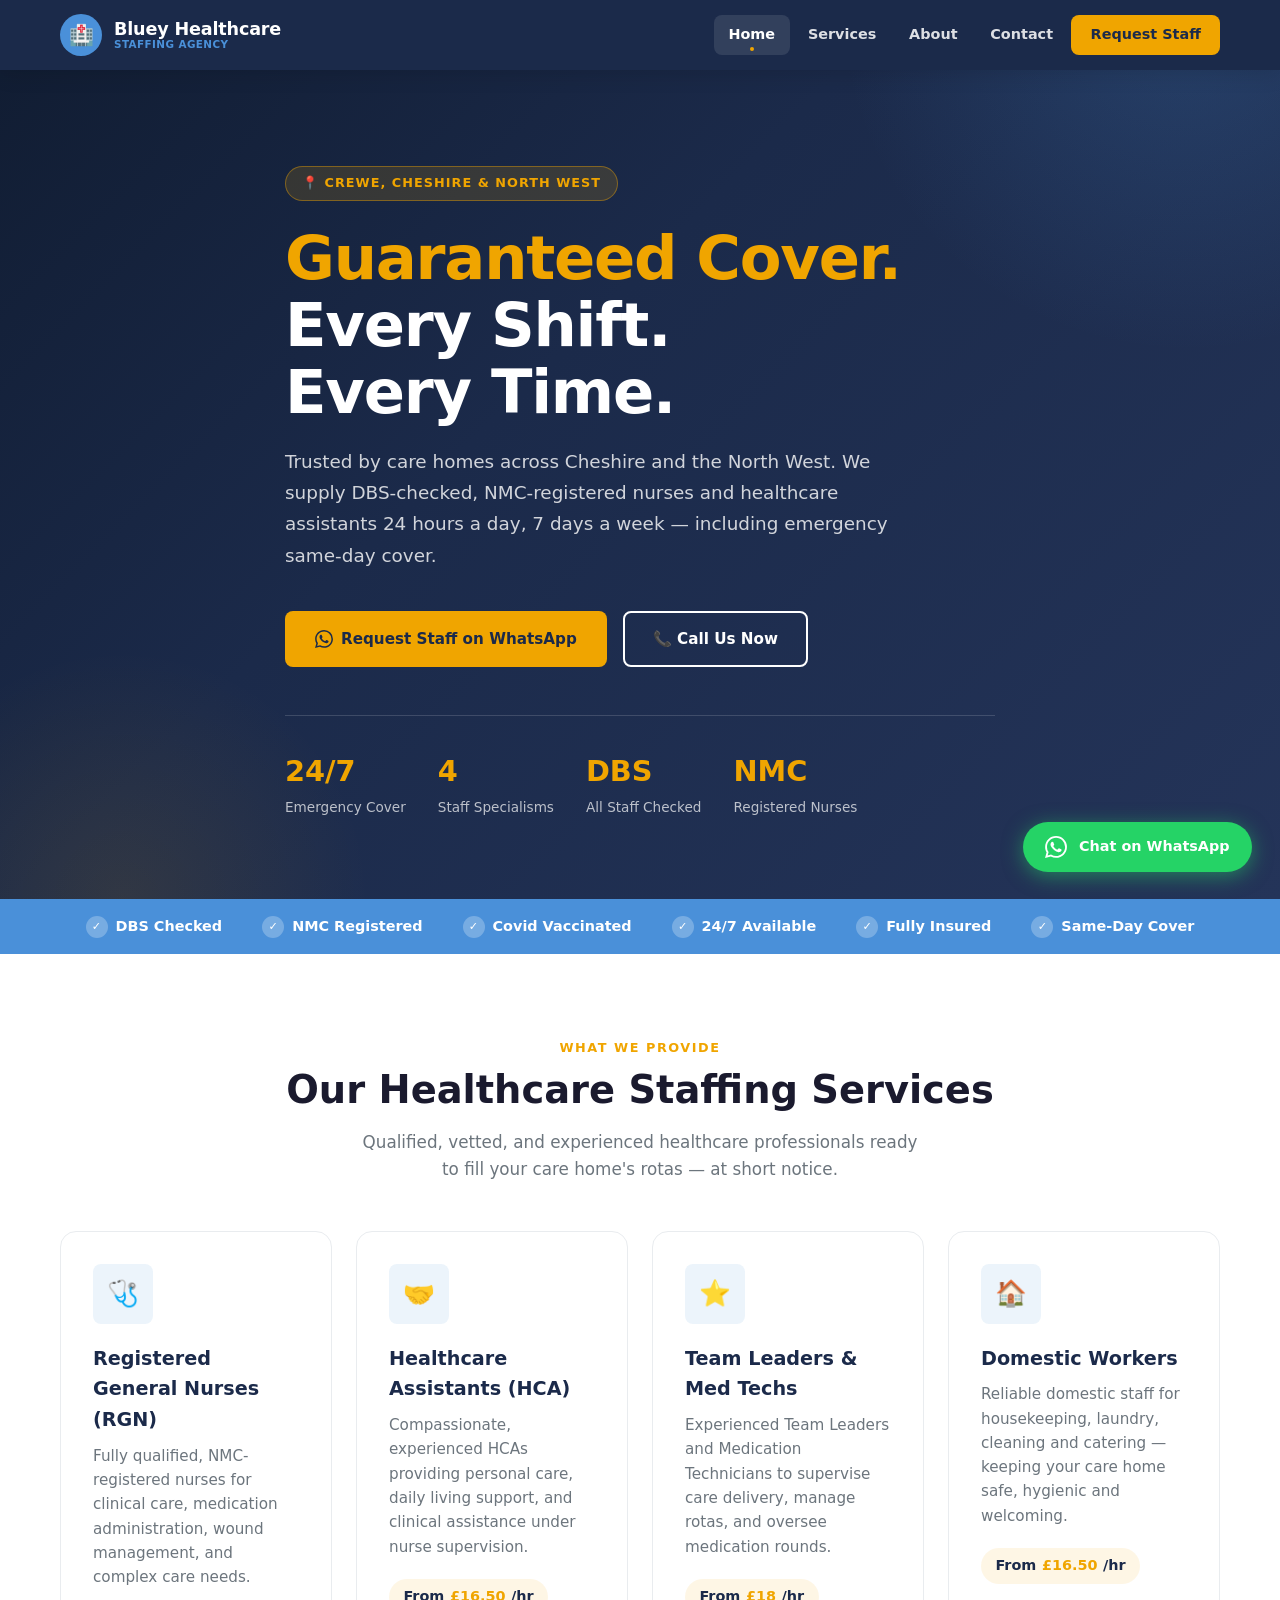
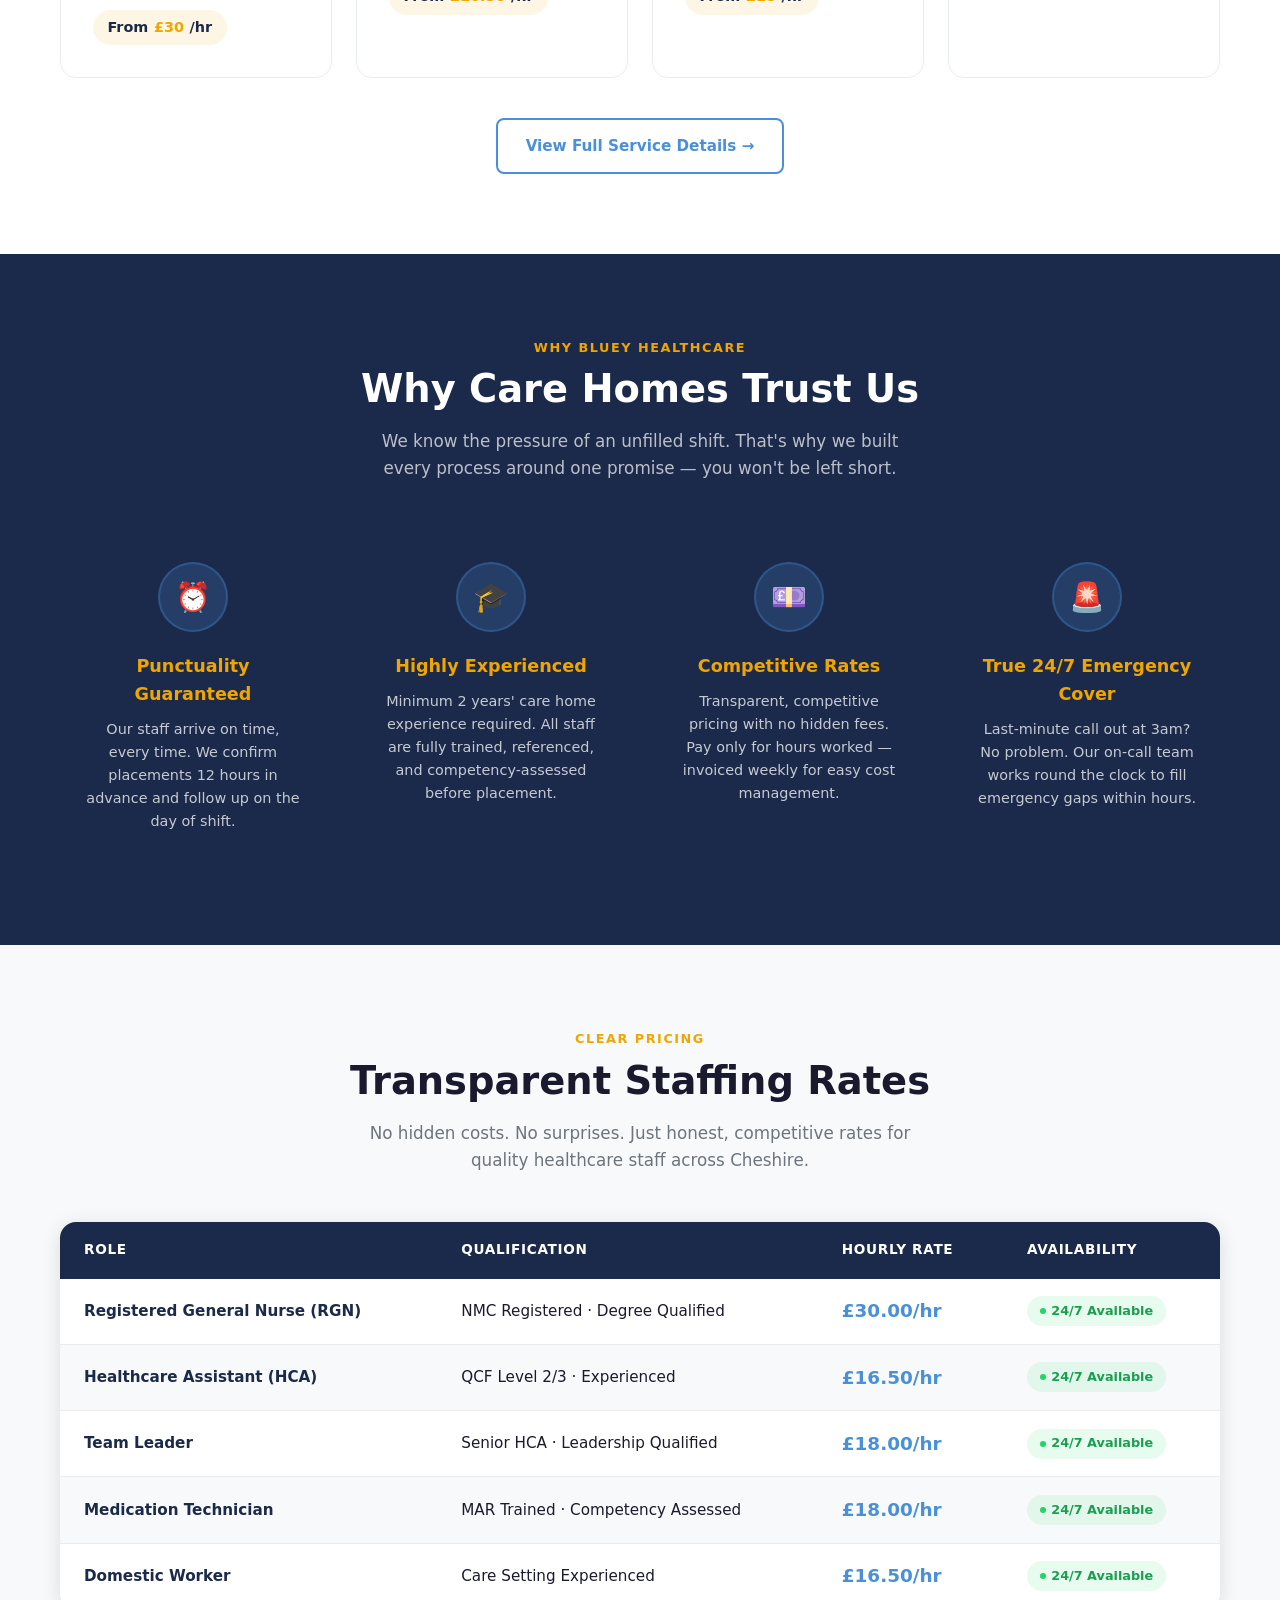
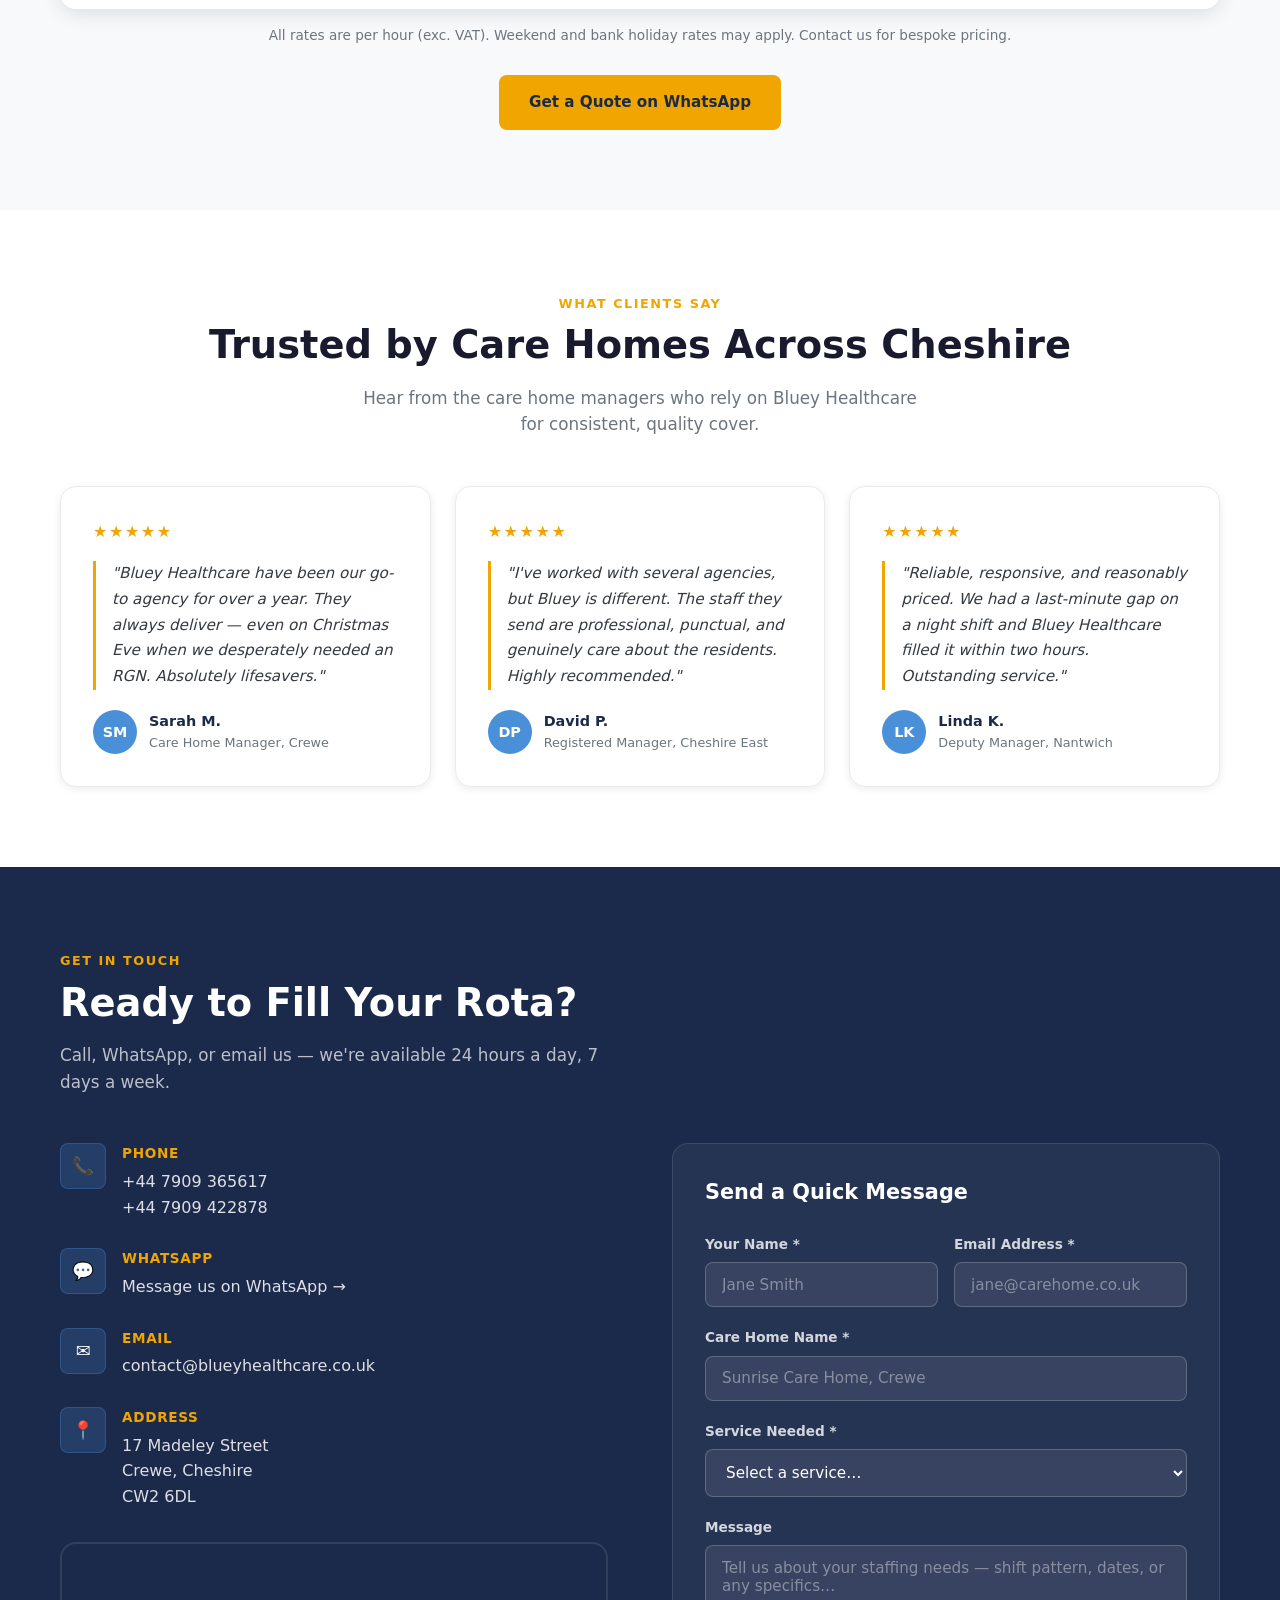
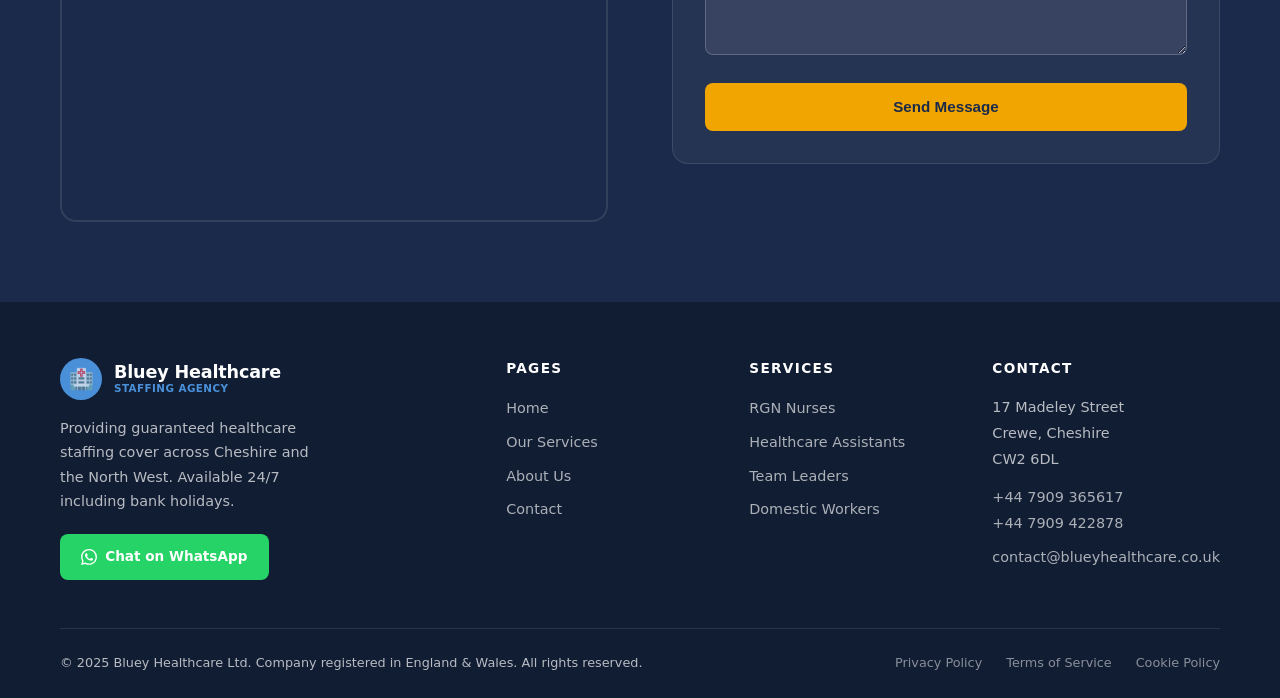
==== index.html @ 4f4f13a7 "Build complete Bluey Healthcare Ltd website 4-page static HTML/CSS/JS site for blueyhealthcare.co.uk" ====
<!DOCTYPE html>
<html lang="en">
<head>
  <meta charset="UTF-8">
  <meta name="viewport" content="width=device-width, initial-scale=1.0">

  <!-- SEO -->
  <title>Bluey Healthcare Ltd | Healthcare Staffing Agency Cheshire | Guaranteed Cover</title>
  <meta name="description" content="Bluey Healthcare Ltd provides guaranteed, 24/7 healthcare staffing in Cheshire and the North West. RGNs, HCAs, Team Leaders & Domestic Workers for care homes. Call +44 7909 365617.">
  <meta name="keywords" content="healthcare staffing agency Cheshire, emergency nursing cover Crewe, agency nurses North West UK, HCA agency Cheshire, care home staff cover Crewe, RGN agency Cheshire, healthcare recruitment Crewe">
  <meta name="author" content="Bluey Healthcare Ltd">
  <meta name="robots" content="index, follow">
  <link rel="canonical" href="https://blueyhealthcare.co.uk/">

  <!-- Open Graph -->
  <meta property="og:title" content="Bluey Healthcare Ltd | Guaranteed Healthcare Staffing Cover">
  <meta property="og:description" content="24/7 healthcare staffing for care homes across Cheshire & North West. DBS checked, NMC registered, fully insured staff. Call now.">
  <meta property="og:type" content="website">
  <meta property="og:url" content="https://blueyhealthcare.co.uk/">
  <meta property="og:locale" content="en_GB">

  <!-- Schema Markup -->
  <script type="application/ld+json">
  {
    "@context": "https://schema.org",
    "@type": "LocalBusiness",
    "name": "Bluey Healthcare Ltd",
    "description": "Healthcare staffing agency providing RGNs, HCAs, Team Leaders and Domestic Workers to care homes across Cheshire and the North West.",
    "url": "https://blueyhealthcare.co.uk",
    "telephone": ["+447909365617", "+447909422878"],
    "email": "contact@blueyhealthcare.co.uk",
    "address": {
      "@type": "PostalAddress",
      "streetAddress": "17 Madeley Street",
      "addressLocality": "Crewe",
      "addressRegion": "Cheshire",
      "postalCode": "CW2 6DL",
      "addressCountry": "GB"
    },
    "geo": {
      "@type": "GeoCoordinates",
      "latitude": "53.0908",
      "longitude": "-2.4390"
    },
    "openingHoursSpecification": {
      "@type": "OpeningHoursSpecification",
      "dayOfWeek": ["Monday","Tuesday","Wednesday","Thursday","Friday","Saturday","Sunday"],
      "opens": "00:00",
      "closes": "23:59"
    },
    "sameAs": [],
    "priceRange": "££",
    "currenciesAccepted": "GBP",
    "paymentAccepted": "Invoice",
    "areaServed": {
      "@type": "State",
      "name": "Cheshire, North West England"
    }
  }
  </script>

  <!-- Google Analytics placeholder -->
  <!-- Replace UA-XXXXXXXX-X with your actual GA4 Measurement ID -->
  <!--
  <script async src="https://www.googletagmanager.com/gtag/js?id=G-XXXXXXXXXX"></script>
  <script>
    window.dataLayer = window.dataLayer || [];
    function gtag(){dataLayer.push(arguments);}
    gtag('js', new Date());
    gtag('config', 'G-XXXXXXXXXX');
  </script>
  -->

  <link rel="stylesheet" href="css/style.css">
</head>
<body>

  <!-- Skip to main content (a11y) -->
  <a href="#main" class="skip-link">Skip to main content</a>

  <!-- ── Header ─────────────────────────────────────────────── -->
  <header class="site-header" role="banner">
    <div class="container nav-inner">
      <a href="index.html" class="nav-logo" aria-label="Bluey Healthcare Ltd home">
        <div class="nav-logo-icon" aria-hidden="true">🏥</div>
        <div class="nav-logo-text">
          <span class="nav-logo-name">Bluey Healthcare</span>
          <span class="nav-logo-sub">Staffing Agency</span>
        </div>
      </a>

      <button class="nav-burger" aria-label="Toggle navigation menu" aria-expanded="false">
        <span></span><span></span><span></span>
      </button>

      <nav class="nav-links" aria-label="Main navigation">
        <a href="index.html">Home</a>
        <a href="services.html">Services</a>
        <a href="about.html">About</a>
        <a href="contact.html">Contact</a>
        <a href="https://wa.me/447909365617" class="nav-cta" target="_blank" rel="noopener">Request Staff</a>
      </nav>
    </div>
  </header>

  <!-- ── Main Content ───────────────────────────────────────── -->
  <main id="main" class="page-content">

    <!-- Hero -->
    <section class="hero" aria-labelledby="hero-heading">
      <div class="container hero-inner">
        <div class="hero-badge" aria-label="Service area">
          📍 Crewe, Cheshire &amp; North West
        </div>

        <h1 id="hero-heading">
          <span>Guaranteed Cover.</span><br>
          Every Shift.<br>Every Time.
        </h1>

        <p class="hero-sub">
          Trusted by care homes across Cheshire and the North West. We supply DBS-checked, NMC-registered nurses and healthcare assistants 24 hours a day, 7 days a week — including emergency same-day cover.
        </p>

        <div class="hero-ctas">
          <a href="https://wa.me/447909365617?text=Hello%2C%20I%20need%20to%20request%20healthcare%20staff%20cover."
             class="btn btn-primary"
             target="_blank"
             rel="noopener"
             aria-label="Request staff via WhatsApp">
            <svg width="18" height="18" viewBox="0 0 24 24" fill="currentColor" aria-hidden="true"><path d="M17.472 14.382c-.297-.149-1.758-.867-2.03-.967-.273-.099-.471-.148-.67.15-.197.297-.767.966-.94 1.164-.173.199-.347.223-.644.075-.297-.15-1.255-.463-2.39-1.475-.883-.788-1.48-1.761-1.653-2.059-.173-.297-.018-.458.13-.606.134-.133.298-.347.446-.52.149-.174.198-.298.298-.497.099-.198.05-.371-.025-.52-.075-.149-.669-1.612-.916-2.207-.242-.579-.487-.5-.669-.51-.173-.008-.371-.01-.57-.01-.198 0-.52.074-.792.372-.272.297-1.04 1.016-1.04 2.479 0 1.462 1.065 2.875 1.213 3.074.149.198 2.096 3.2 5.077 4.487.709.306 1.262.489 1.694.625.712.227 1.36.195 1.871.118.571-.085 1.758-.719 2.006-1.413.248-.694.248-1.289.173-1.413-.074-.124-.272-.198-.57-.347m-5.421 7.403h-.004a9.87 9.87 0 01-5.031-1.378l-.361-.214-3.741.982.998-3.648-.235-.374a9.86 9.86 0 01-1.51-5.26c.001-5.45 4.436-9.884 9.888-9.884 2.64 0 5.122 1.03 6.988 2.898a9.825 9.825 0 012.893 6.994c-.003 5.45-4.437 9.884-9.885 9.884m8.413-18.297A11.815 11.815 0 0012.05 0C5.495 0 .16 5.335.157 11.892c0 2.096.547 4.142 1.588 5.945L.057 24l6.305-1.654a11.882 11.882 0 005.683 1.448h.005c6.554 0 11.89-5.335 11.893-11.893a11.821 11.821 0 00-3.48-8.413z"/></svg>
            Request Staff on WhatsApp
          </a>
          <a href="tel:+447909365617" class="btn btn-secondary" aria-label="Call us on +44 7909 365617">
            📞 Call Us Now
          </a>
        </div>

        <div class="hero-stats" role="list" aria-label="Key statistics">
          <div class="hero-stat" role="listitem">
            <strong>24/7</strong>
            <span>Emergency Cover</span>
          </div>
          <div class="hero-stat" role="listitem">
            <strong>4</strong>
            <span>Staff Specialisms</span>
          </div>
          <div class="hero-stat" role="listitem">
            <strong>DBS</strong>
            <span>All Staff Checked</span>
          </div>
          <div class="hero-stat" role="listitem">
            <strong>NMC</strong>
            <span>Registered Nurses</span>
          </div>
        </div>
      </div>
    </section>

    <!-- Trust Bar -->
    <section class="trust-bar" aria-label="Quality assurances">
      <div class="container trust-bar-inner">
        <div class="trust-item">
          <span class="trust-icon" aria-hidden="true">✓</span>
          DBS Checked
        </div>
        <div class="trust-item">
          <span class="trust-icon" aria-hidden="true">✓</span>
          NMC Registered
        </div>
        <div class="trust-item">
          <span class="trust-icon" aria-hidden="true">✓</span>
          Covid Vaccinated
        </div>
        <div class="trust-item">
          <span class="trust-icon" aria-hidden="true">✓</span>
          24/7 Available
        </div>
        <div class="trust-item">
          <span class="trust-icon" aria-hidden="true">✓</span>
          Fully Insured
        </div>
        <div class="trust-item">
          <span class="trust-icon" aria-hidden="true">✓</span>
          Same-Day Cover
        </div>
      </div>
    </section>

    <!-- Services -->
    <section class="section" id="services" aria-labelledby="services-heading">
      <div class="container">
        <header class="section-header text-center">
          <p class="section-label" aria-hidden="true">What We Provide</p>
          <h2 class="section-title" id="services-heading">Our Healthcare Staffing Services</h2>
          <p class="section-subtitle">
            Qualified, vetted, and experienced healthcare professionals ready to fill your care home's rotas — at short notice.
          </p>
        </header>

        <div class="services-grid">
          <article class="service-card fade-in" aria-labelledby="service-rgn">
            <div class="service-icon" aria-hidden="true">🩺</div>
            <h3 id="service-rgn">Registered General Nurses (RGN)</h3>
            <p>Fully qualified, NMC-registered nurses for clinical care, medication administration, wound management, and complex care needs.</p>
            <div class="service-rate">From <span>£30</span>/hr</div>
          </article>

          <article class="service-card fade-in" aria-labelledby="service-hca">
            <div class="service-icon" aria-hidden="true">🤝</div>
            <h3 id="service-hca">Healthcare Assistants (HCA)</h3>
            <p>Compassionate, experienced HCAs providing personal care, daily living support, and clinical assistance under nurse supervision.</p>
            <div class="service-rate">From <span>£16.50</span>/hr</div>
          </article>

          <article class="service-card fade-in" aria-labelledby="service-tl">
            <div class="service-icon" aria-hidden="true">⭐</div>
            <h3 id="service-tl">Team Leaders &amp; Med Techs</h3>
            <p>Experienced Team Leaders and Medication Technicians to supervise care delivery, manage rotas, and oversee medication rounds.</p>
            <div class="service-rate">From <span>£18</span>/hr</div>
          </article>

          <article class="service-card fade-in" aria-labelledby="service-dom">
            <div class="service-icon" aria-hidden="true">🏠</div>
            <h3 id="service-dom">Domestic Workers</h3>
            <p>Reliable domestic staff for housekeeping, laundry, cleaning and catering — keeping your care home safe, hygienic and welcoming.</p>
            <div class="service-rate">From <span>£16.50</span>/hr</div>
          </article>
        </div>

        <div style="text-align:center; margin-top:2.5rem;">
          <a href="services.html" class="btn btn-outline">View Full Service Details →</a>
        </div>
      </div>
    </section>

    <!-- Why Choose Bluey -->
    <section class="section why-choose" aria-labelledby="why-heading">
      <div class="container">
        <header class="section-header text-center">
          <p class="section-label" aria-hidden="true">Why Bluey Healthcare</p>
          <h2 class="section-title" id="why-heading" style="color:#fff;">Why Care Homes Trust Us</h2>
          <p class="section-subtitle" style="color:rgba(255,255,255,.7); margin-inline:auto;">
            We know the pressure of an unfilled shift. That's why we built every process around one promise — you won't be left short.
          </p>
        </header>

        <div class="why-grid">
          <div class="why-card fade-in">
            <div class="why-icon" aria-hidden="true">⏰</div>
            <h3>Punctuality Guaranteed</h3>
            <p>Our staff arrive on time, every time. We confirm placements 12 hours in advance and follow up on the day of shift.</p>
          </div>
          <div class="why-card fade-in">
            <div class="why-icon" aria-hidden="true">🎓</div>
            <h3>Highly Experienced</h3>
            <p>Minimum 2 years' care home experience required. All staff are fully trained, referenced, and competency-assessed before placement.</p>
          </div>
          <div class="why-card fade-in">
            <div class="why-icon" aria-hidden="true">💷</div>
            <h3>Competitive Rates</h3>
            <p>Transparent, competitive pricing with no hidden fees. Pay only for hours worked — invoiced weekly for easy cost management.</p>
          </div>
          <div class="why-card fade-in">
            <div class="why-icon" aria-hidden="true">🚨</div>
            <h3>True 24/7 Emergency Cover</h3>
            <p>Last-minute call out at 3am? No problem. Our on-call team works round the clock to fill emergency gaps within hours.</p>
          </div>
        </div>
      </div>
    </section>

    <!-- Rates Table -->
    <section class="section rates-section" id="rates" aria-labelledby="rates-heading">
      <div class="container">
        <header class="section-header text-center">
          <p class="section-label" aria-hidden="true">Clear Pricing</p>
          <h2 class="section-title" id="rates-heading">Transparent Staffing Rates</h2>
          <p class="section-subtitle">
            No hidden costs. No surprises. Just honest, competitive rates for quality healthcare staff across Cheshire.
          </p>
        </header>

        <div class="rates-table-wrap fade-in">
          <table class="rates-table" role="table" aria-label="Staffing rates by role">
            <thead>
              <tr>
                <th scope="col">Role</th>
                <th scope="col">Qualification</th>
                <th scope="col">Hourly Rate</th>
                <th scope="col">Availability</th>
              </tr>
            </thead>
            <tbody>
              <tr>
                <td><span class="role-name">Registered General Nurse (RGN)</span></td>
                <td>NMC Registered · Degree Qualified</td>
                <td><span class="rate-price">£30.00/hr</span></td>
                <td><span class="availability-badge">24/7 Available</span></td>
              </tr>
              <tr>
                <td><span class="role-name">Healthcare Assistant (HCA)</span></td>
                <td>QCF Level 2/3 · Experienced</td>
                <td><span class="rate-price">£16.50/hr</span></td>
                <td><span class="availability-badge">24/7 Available</span></td>
              </tr>
              <tr>
                <td><span class="role-name">Team Leader</span></td>
                <td>Senior HCA · Leadership Qualified</td>
                <td><span class="rate-price">£18.00/hr</span></td>
                <td><span class="availability-badge">24/7 Available</span></td>
              </tr>
              <tr>
                <td><span class="role-name">Medication Technician</span></td>
                <td>MAR Trained · Competency Assessed</td>
                <td><span class="rate-price">£18.00/hr</span></td>
                <td><span class="availability-badge">24/7 Available</span></td>
              </tr>
              <tr>
                <td><span class="role-name">Domestic Worker</span></td>
                <td>Care Setting Experienced</td>
                <td><span class="rate-price">£16.50/hr</span></td>
                <td><span class="availability-badge">24/7 Available</span></td>
              </tr>
            </tbody>
          </table>
        </div>

        <p style="text-align:center; color:var(--gray-600); font-size:.85rem; margin-top:1rem;">
          All rates are per hour (exc. VAT). Weekend and bank holiday rates may apply. Contact us for bespoke pricing.
        </p>

        <div style="text-align:center; margin-top:1.75rem;">
          <a href="https://wa.me/447909365617?text=Hello%2C%20I%27d%20like%20to%20request%20staff%20and%20discuss%20rates."
             class="btn btn-primary"
             target="_blank"
             rel="noopener">
            Get a Quote on WhatsApp
          </a>
        </div>
      </div>
    </section>

    <!-- Testimonials -->
    <section class="section" id="testimonials" aria-labelledby="testimonials-heading">
      <div class="container">
        <header class="section-header text-center">
          <p class="section-label" aria-hidden="true">What Clients Say</p>
          <h2 class="section-title" id="testimonials-heading">Trusted by Care Homes Across Cheshire</h2>
          <p class="section-subtitle">
            Hear from the care home managers who rely on Bluey Healthcare for consistent, quality cover.
          </p>
        </header>

        <div class="testimonials-grid">
          <article class="testimonial-card fade-in" aria-label="Testimonial from Sarah M.">
            <div class="testimonial-stars" aria-label="5 out of 5 stars">★★★★★</div>
            <blockquote>
              "Bluey Healthcare have been our go-to agency for over a year. They always deliver — even on Christmas Eve when we desperately needed an RGN. Absolutely lifesavers."
            </blockquote>
            <div class="testimonial-author">
              <div class="testimonial-avatar" aria-hidden="true">SM</div>
              <div>
                <div class="testimonial-name">Sarah M.</div>
                <div class="testimonial-role">Care Home Manager, Crewe</div>
              </div>
            </div>
          </article>

          <article class="testimonial-card fade-in" aria-label="Testimonial from David P.">
            <div class="testimonial-stars" aria-label="5 out of 5 stars">★★★★★</div>
            <blockquote>
              "I've worked with several agencies, but Bluey is different. The staff they send are professional, punctual, and genuinely care about the residents. Highly recommended."
            </blockquote>
            <div class="testimonial-author">
              <div class="testimonial-avatar" aria-hidden="true">DP</div>
              <div>
                <div class="testimonial-name">David P.</div>
                <div class="testimonial-role">Registered Manager, Cheshire East</div>
              </div>
            </div>
          </article>

          <article class="testimonial-card fade-in" aria-label="Testimonial from Linda K.">
            <div class="testimonial-stars" aria-label="5 out of 5 stars">★★★★★</div>
            <blockquote>
              "Reliable, responsive, and reasonably priced. We had a last-minute gap on a night shift and Bluey Healthcare filled it within two hours. Outstanding service."
            </blockquote>
            <div class="testimonial-author">
              <div class="testimonial-avatar" aria-hidden="true">LK</div>
              <div>
                <div class="testimonial-name">Linda K.</div>
                <div class="testimonial-role">Deputy Manager, Nantwich</div>
              </div>
            </div>
          </article>
        </div>
      </div>
    </section>

    <!-- Contact Section -->
    <section class="section contact-section" id="contact" aria-labelledby="contact-heading">
      <div class="container">
        <header class="section-header">
          <p class="section-label" aria-hidden="true">Get In Touch</p>
          <h2 class="section-title" id="contact-heading" style="color:#fff;">Ready to Fill Your Rota?</h2>
          <p class="section-subtitle" style="color:rgba(255,255,255,.7);">
            Call, WhatsApp, or email us — we're available 24 hours a day, 7 days a week.
          </p>
        </header>

        <div class="contact-grid">
          <!-- Contact Info -->
          <div>
            <div class="contact-item">
              <div class="contact-item-icon" aria-hidden="true">📞</div>
              <div class="contact-item-text">
                <strong>Phone</strong>
                <a href="tel:+447909365617">+44 7909 365617</a><br>
                <a href="tel:+447909422878">+44 7909 422878</a>
              </div>
            </div>

            <div class="contact-item">
              <div class="contact-item-icon" aria-hidden="true">💬</div>
              <div class="contact-item-text">
                <strong>WhatsApp</strong>
                <a href="https://wa.me/447909365617?text=Hello%2C%20I%20need%20to%20request%20healthcare%20staff."
                   target="_blank" rel="noopener">
                  Message us on WhatsApp →
                </a>
              </div>
            </div>

            <div class="contact-item">
              <div class="contact-item-icon" aria-hidden="true">✉️</div>
              <div class="contact-item-text">
                <strong>Email</strong>
                <a href="mailto:contact@blueyhealthcare.co.uk">contact@blueyhealthcare.co.uk</a>
              </div>
            </div>

            <div class="contact-item">
              <div class="contact-item-icon" aria-hidden="true">📍</div>
              <div class="contact-item-text">
                <strong>Address</strong>
                <address style="font-style:normal; color:rgba(255,255,255,.85); line-height:1.6;">
                  17 Madeley Street<br>
                  Crewe, Cheshire<br>
                  CW2 6DL
                </address>
              </div>
            </div>

            <div class="map-embed" aria-label="Map showing Bluey Healthcare office location in Crewe">
              <iframe
                src="https://maps.google.com/maps?q=17+Madeley+Street+Crewe+CW2+6DL&output=embed&z=15"
                title="Bluey Healthcare Ltd office location map"
                loading="lazy"
                allowfullscreen>
              </iframe>
            </div>
          </div>

          <!-- Quick Contact Form -->
          <div class="contact-form-wrap">
            <h3>Send a Quick Message</h3>
            <form class="contact-form" novalidate aria-label="Quick contact form">
              <div class="form-row">
                <div class="form-group">
                  <label for="name">Your Name *</label>
                  <input type="text" id="name" name="name" placeholder="Jane Smith" required autocomplete="name">
                </div>
                <div class="form-group">
                  <label for="email">Email Address *</label>
                  <input type="email" id="email" name="email" placeholder="jane@carehome.co.uk" required autocomplete="email">
                </div>
              </div>
              <div class="form-group">
                <label for="care-home">Care Home Name *</label>
                <input type="text" id="care-home" name="care_home" placeholder="Sunrise Care Home, Crewe" required>
              </div>
              <div class="form-group">
                <label for="service">Service Needed *</label>
                <select id="service" name="service" required>
                  <option value="" disabled selected>Select a service…</option>
                  <option value="rgn">Registered General Nurse (RGN)</option>
                  <option value="hca">Healthcare Assistant (HCA)</option>
                  <option value="team-leader">Team Leader</option>
                  <option value="med-tech">Medication Technician</option>
                  <option value="domestic">Domestic Worker</option>
                  <option value="other">Other / Multiple</option>
                </select>
              </div>
              <div class="form-group">
                <label for="message">Message</label>
                <textarea id="message" name="message" placeholder="Tell us about your staffing needs — shift pattern, dates, or any specifics…"></textarea>
              </div>
              <button type="submit" class="btn btn-primary" style="width:100%; justify-content:center;">
                Send Message
              </button>
              <div class="form-success" role="alert" aria-live="polite">
                ✓ Message sent! We'll get back to you within the hour.
              </div>
            </form>
          </div>
        </div>
      </div>
    </section>

  </main>

  <!-- ── Footer ─────────────────────────────────────────────── -->
  <footer class="site-footer" role="contentinfo">
    <div class="container">
      <div class="footer-grid">
        <div class="footer-brand">
          <a href="index.html" class="nav-logo" aria-label="Bluey Healthcare Ltd home">
            <div class="nav-logo-icon" aria-hidden="true">🏥</div>
            <div class="nav-logo-text">
              <span class="nav-logo-name">Bluey Healthcare</span>
              <span class="nav-logo-sub">Staffing Agency</span>
            </div>
          </a>
          <p>Providing guaranteed healthcare staffing cover across Cheshire and the North West. Available 24/7 including bank holidays.</p>
          <a href="https://wa.me/447909365617" class="btn btn-whatsapp" target="_blank" rel="noopener" style="font-size:.85rem; padding:.65rem 1.2rem;">
            <svg width="16" height="16" viewBox="0 0 24 24" fill="currentColor" aria-hidden="true"><path d="M17.472 14.382c-.297-.149-1.758-.867-2.03-.967-.273-.099-.471-.148-.67.15-.197.297-.767.966-.94 1.164-.173.199-.347.223-.644.075-.297-.15-1.255-.463-2.39-1.475-.883-.788-1.48-1.761-1.653-2.059-.173-.297-.018-.458.13-.606.134-.133.298-.347.446-.52.149-.174.198-.298.298-.497.099-.198.05-.371-.025-.52-.075-.149-.669-1.612-.916-2.207-.242-.579-.487-.5-.669-.51-.173-.008-.371-.01-.57-.01-.198 0-.52.074-.792.372-.272.297-1.04 1.016-1.04 2.479 0 1.462 1.065 2.875 1.213 3.074.149.198 2.096 3.2 5.077 4.487.709.306 1.262.489 1.694.625.712.227 1.36.195 1.871.118.571-.085 1.758-.719 2.006-1.413.248-.694.248-1.289.173-1.413-.074-.124-.272-.198-.57-.347m-5.421 7.403h-.004a9.87 9.87 0 01-5.031-1.378l-.361-.214-3.741.982.998-3.648-.235-.374a9.86 9.86 0 01-1.51-5.26c.001-5.45 4.436-9.884 9.888-9.884 2.64 0 5.122 1.03 6.988 2.898a9.825 9.825 0 012.893 6.994c-.003 5.45-4.437 9.884-9.885 9.884m8.413-18.297A11.815 11.815 0 0012.05 0C5.495 0 .16 5.335.157 11.892c0 2.096.547 4.142 1.588 5.945L.057 24l6.305-1.654a11.882 11.882 0 005.683 1.448h.005c6.554 0 11.89-5.335 11.893-11.893a11.821 11.821 0 00-3.48-8.413z"/></svg>
            Chat on WhatsApp
          </a>
        </div>

        <div class="footer-col">
          <h4>Pages</h4>
          <ul>
            <li><a href="index.html">Home</a></li>
            <li><a href="services.html">Our Services</a></li>
            <li><a href="about.html">About Us</a></li>
            <li><a href="contact.html">Contact</a></li>
          </ul>
        </div>

        <div class="footer-col">
          <h4>Services</h4>
          <ul>
            <li><a href="services.html#rgn">RGN Nurses</a></li>
            <li><a href="services.html#hca">Healthcare Assistants</a></li>
            <li><a href="services.html#team-leader">Team Leaders</a></li>
            <li><a href="services.html#domestic">Domestic Workers</a></li>
          </ul>
        </div>

        <div class="footer-col">
          <h4>Contact</h4>
          <address>
            <p>17 Madeley Street<br>Crewe, Cheshire<br>CW2 6DL</p>
            <p style="margin-top:.75rem;">
              <a href="tel:+447909365617" style="color:rgba(255,255,255,.65);">+44 7909 365617</a><br>
              <a href="tel:+447909422878" style="color:rgba(255,255,255,.65);">+44 7909 422878</a>
            </p>
            <p style="margin-top:.5rem;">
              <a href="mailto:contact@blueyhealthcare.co.uk" style="color:rgba(255,255,255,.65);">contact@blueyhealthcare.co.uk</a>
            </p>
          </address>
        </div>
      </div>

      <div class="footer-bottom">
        <p>&copy; 2025 Bluey Healthcare Ltd. Company registered in England &amp; Wales. All rights reserved.</p>
        <nav class="footer-bottom-links" aria-label="Legal links">
          <a href="#">Privacy Policy</a>
          <a href="#">Terms of Service</a>
          <a href="#">Cookie Policy</a>
        </nav>
      </div>
    </div>
  </footer>

  <!-- Floating WhatsApp Button -->
  <a href="https://wa.me/447909365617?text=Hello%2C%20I%20need%20healthcare%20staff%20cover."
     class="whatsapp-float"
     target="_blank"
     rel="noopener"
     aria-label="Chat with us on WhatsApp">
    <svg viewBox="0 0 24 24" aria-hidden="true"><path d="M17.472 14.382c-.297-.149-1.758-.867-2.03-.967-.273-.099-.471-.148-.67.15-.197.297-.767.966-.94 1.164-.173.199-.347.223-.644.075-.297-.15-1.255-.463-2.39-1.475-.883-.788-1.48-1.761-1.653-2.059-.173-.297-.018-.458.13-.606.134-.133.298-.347.446-.52.149-.174.198-.298.298-.497.099-.198.05-.371-.025-.52-.075-.149-.669-1.612-.916-2.207-.242-.579-.487-.5-.669-.51-.173-.008-.371-.01-.57-.01-.198 0-.52.074-.792.372-.272.297-1.04 1.016-1.04 2.479 0 1.462 1.065 2.875 1.213 3.074.149.198 2.096 3.2 5.077 4.487.709.306 1.262.489 1.694.625.712.227 1.36.195 1.871.118.571-.085 1.758-.719 2.006-1.413.248-.694.248-1.289.173-1.413-.074-.124-.272-.198-.57-.347m-5.421 7.403h-.004a9.87 9.87 0 01-5.031-1.378l-.361-.214-3.741.982.998-3.648-.235-.374a9.86 9.86 0 01-1.51-5.26c.001-5.45 4.436-9.884 9.888-9.884 2.64 0 5.122 1.03 6.988 2.898a9.825 9.825 0 012.893 6.994c-.003 5.45-4.437 9.884-9.885 9.884m8.413-18.297A11.815 11.815 0 0012.05 0C5.495 0 .16 5.335.157 11.892c0 2.096.547 4.142 1.588 5.945L.057 24l6.305-1.654a11.882 11.882 0 005.683 1.448h.005c6.554 0 11.89-5.335 11.893-11.893a11.821 11.821 0 00-3.48-8.413z"/></svg>
    <span>Chat on WhatsApp</span>
  </a>

  <script src="js/main.js" defer></script>
</body>
</html>
---- css/style.css ----
/* ============================================================
   Bluey Healthcare Ltd — Main Stylesheet
   Brand: Navy #1B2A4A | Sky Blue #4A90D9 | White #FFFFFF | Gold #F0A500
   ============================================================ */

:root {
  --navy:   #1B2A4A;
  --blue:   #4A90D9;
  --white:  #FFFFFF;
  --gold:   #F0A500;
  --navy-light: #243459;
  --navy-dark:  #111d33;
  --blue-dark:  #3578c5;
  --gray-100:   #f8f9fa;
  --gray-200:   #e9ecef;
  --gray-600:   #6c757d;
  --gray-800:   #343a40;
  --text-dark:  #1a1a2e;
  --shadow-sm:  0 2px 8px rgba(0,0,0,.08);
  --shadow-md:  0 4px 20px rgba(0,0,0,.12);
  --shadow-lg:  0 8px 40px rgba(0,0,0,.18);
  --radius:     8px;
  --radius-lg:  16px;
  --transition: .25s ease;
  --max-width:  1200px;
}

/* ── Reset ─────────────────────────────────────────────────── */
*, *::before, *::after { box-sizing: border-box; margin: 0; padding: 0; }

html {
  scroll-behavior: smooth;
  font-size: 16px;
}

body {
  font-family: 'Segoe UI', system-ui, -apple-system, sans-serif;
  color: var(--text-dark);
  background: var(--white);
  line-height: 1.6;
  overflow-x: hidden;
}

img { max-width: 100%; height: auto; display: block; }

a { color: inherit; text-decoration: none; }

ul { list-style: none; }

/* ── Utilities ─────────────────────────────────────────────── */
.container {
  width: 100%;
  max-width: var(--max-width);
  margin-inline: auto;
  padding-inline: 1.25rem;
}

.section-label {
  display: inline-block;
  font-size: .8rem;
  font-weight: 700;
  letter-spacing: .12em;
  text-transform: uppercase;
  color: var(--gold);
  margin-bottom: .5rem;
}

.section-title {
  font-size: clamp(1.6rem, 4vw, 2.4rem);
  font-weight: 800;
  line-height: 1.2;
  margin-bottom: 1rem;
}

.section-subtitle {
  font-size: 1.05rem;
  color: var(--gray-600);
  max-width: 52ch;
}

.text-center { text-align: center; }
.text-center .section-subtitle { margin-inline: auto; }

.btn {
  display: inline-flex;
  align-items: center;
  gap: .5rem;
  padding: .85rem 1.75rem;
  border-radius: var(--radius);
  font-weight: 700;
  font-size: .95rem;
  cursor: pointer;
  transition: all var(--transition);
  border: 2px solid transparent;
  white-space: nowrap;
  text-decoration: none;
}

.btn-primary {
  background: var(--gold);
  color: var(--navy);
}
.btn-primary:hover {
  background: #d4940a;
  transform: translateY(-2px);
  box-shadow: 0 6px 20px rgba(240,165,0,.4);
}

.btn-secondary {
  background: transparent;
  color: var(--white);
  border-color: var(--white);
}
.btn-secondary:hover {
  background: var(--white);
  color: var(--navy);
  transform: translateY(-2px);
}

.btn-outline {
  background: transparent;
  color: var(--blue);
  border-color: var(--blue);
}
.btn-outline:hover {
  background: var(--blue);
  color: var(--white);
}

.btn-whatsapp {
  background: #25D366;
  color: var(--white);
}
.btn-whatsapp:hover {
  background: #1ebe5b;
  transform: translateY(-2px);
  box-shadow: 0 6px 20px rgba(37,211,102,.4);
}

/* ── Skip Link (a11y) ──────────────────────────────────────── */
.skip-link {
  position: absolute;
  top: -100%;
  left: 1rem;
  background: var(--gold);
  color: var(--navy);
  padding: .5rem 1rem;
  font-weight: 700;
  border-radius: var(--radius);
  z-index: 9999;
  transition: top var(--transition);
}
.skip-link:focus { top: 1rem; }

/* ── Header / Navigation ───────────────────────────────────── */
.site-header {
  position: fixed;
  top: 0;
  left: 0;
  right: 0;
  z-index: 1000;
  background: var(--navy);
  box-shadow: var(--shadow-md);
  transition: background var(--transition);
}

.nav-inner {
  display: flex;
  align-items: center;
  justify-content: space-between;
  height: 70px;
}

.nav-logo {
  display: flex;
  align-items: center;
  gap: .75rem;
  text-decoration: none;
}

.nav-logo-icon {
  width: 42px;
  height: 42px;
  background: var(--blue);
  border-radius: 50%;
  display: flex;
  align-items: center;
  justify-content: center;
  font-size: 1.25rem;
  flex-shrink: 0;
}

.nav-logo-text {
  display: flex;
  flex-direction: column;
  line-height: 1.1;
}

.nav-logo-name {
  font-size: 1.1rem;
  font-weight: 800;
  color: var(--white);
  letter-spacing: -.01em;
}

.nav-logo-sub {
  font-size: .65rem;
  color: var(--blue);
  font-weight: 600;
  letter-spacing: .04em;
  text-transform: uppercase;
}

.nav-links {
  display: flex;
  align-items: center;
  gap: .25rem;
}

.nav-links a {
  padding: .5rem .9rem;
  color: rgba(255,255,255,.85);
  font-weight: 600;
  font-size: .9rem;
  border-radius: var(--radius);
  transition: all var(--transition);
  position: relative;
}

.nav-links a:hover,
.nav-links a.active {
  color: var(--white);
  background: rgba(255,255,255,.1);
}

.nav-links a.active::after {
  content: '';
  position: absolute;
  bottom: 4px;
  left: 50%;
  transform: translateX(-50%);
  width: 4px;
  height: 4px;
  background: var(--gold);
  border-radius: 50%;
}

.nav-cta {
  background: var(--gold);
  color: var(--navy) !important;
  padding: .5rem 1.2rem !important;
  border-radius: var(--radius) !important;
  font-weight: 700 !important;
}
.nav-cta:hover {
  background: #d4940a !important;
  transform: translateY(-1px);
}

.nav-burger {
  display: none;
  flex-direction: column;
  gap: 5px;
  cursor: pointer;
  padding: .5rem;
  background: none;
  border: none;
  aria-label: "Menu";
}

.nav-burger span {
  display: block;
  width: 24px;
  height: 2px;
  background: var(--white);
  border-radius: 2px;
  transition: all var(--transition);
}

.nav-burger.open span:nth-child(1) { transform: translateY(7px) rotate(45deg); }
.nav-burger.open span:nth-child(2) { opacity: 0; }
.nav-burger.open span:nth-child(3) { transform: translateY(-7px) rotate(-45deg); }

@media (max-width: 768px) {
  .nav-burger { display: flex; }

  .nav-links {
    display: none;
    flex-direction: column;
    position: fixed;
    top: 70px;
    left: 0;
    right: 0;
    background: var(--navy-dark);
    padding: 1.5rem 1.25rem;
    gap: .5rem;
    box-shadow: var(--shadow-lg);
    align-items: flex-start;
  }

  .nav-links.open { display: flex; }

  .nav-links a {
    width: 100%;
    padding: .75rem 1rem;
    font-size: 1rem;
  }

  .nav-cta { width: 100%; text-align: center; justify-content: center; }
}

/* ── Page Padding (below fixed header) ─────────────────────── */
.page-content { padding-top: 70px; }

/* ── Hero ──────────────────────────────────────────────────── */
.hero {
  position: relative;
  background: linear-gradient(135deg, var(--navy-dark) 0%, var(--navy) 40%, var(--navy-light) 100%);
  color: var(--white);
  padding: 6rem 0 5rem;
  overflow: hidden;
  min-height: 90vh;
  display: flex;
  align-items: center;
}

.hero::before {
  content: '';
  position: absolute;
  top: -50%;
  right: -20%;
  width: 700px;
  height: 700px;
  background: radial-gradient(circle, rgba(74,144,217,.2) 0%, transparent 70%);
  pointer-events: none;
}

.hero::after {
  content: '';
  position: absolute;
  bottom: -30%;
  left: -10%;
  width: 500px;
  height: 500px;
  background: radial-gradient(circle, rgba(240,165,0,.1) 0%, transparent 70%);
  pointer-events: none;
}

.hero-inner {
  position: relative;
  z-index: 1;
  max-width: 750px;
}

.hero-badge {
  display: inline-flex;
  align-items: center;
  gap: .5rem;
  background: rgba(240,165,0,.15);
  border: 1px solid rgba(240,165,0,.4);
  color: var(--gold);
  padding: .4rem 1rem;
  border-radius: 50px;
  font-size: .8rem;
  font-weight: 700;
  letter-spacing: .08em;
  text-transform: uppercase;
  margin-bottom: 1.5rem;
}

.hero h1 {
  font-size: clamp(2.2rem, 6vw, 3.8rem);
  font-weight: 900;
  line-height: 1.1;
  margin-bottom: 1.25rem;
  letter-spacing: -.02em;
}

.hero h1 span { color: var(--gold); }

.hero-sub {
  font-size: 1.15rem;
  color: rgba(255,255,255,.8);
  margin-bottom: 2.5rem;
  max-width: 55ch;
  line-height: 1.7;
}

.hero-ctas {
  display: flex;
  flex-wrap: wrap;
  gap: 1rem;
  margin-bottom: 3rem;
}

.hero-stats {
  display: flex;
  flex-wrap: wrap;
  gap: 2rem;
  padding-top: 2rem;
  border-top: 1px solid rgba(255,255,255,.15);
}

.hero-stat strong {
  display: block;
  font-size: 1.8rem;
  font-weight: 900;
  color: var(--gold);
}

.hero-stat span {
  font-size: .85rem;
  color: rgba(255,255,255,.7);
}

/* ── Trust Bar ─────────────────────────────────────────────── */
.trust-bar {
  background: var(--blue);
  padding: 1rem 0;
}

.trust-bar-inner {
  display: flex;
  flex-wrap: wrap;
  justify-content: center;
  gap: 1rem 2.5rem;
}

.trust-item {
  display: flex;
  align-items: center;
  gap: .5rem;
  color: var(--white);
  font-weight: 700;
  font-size: .9rem;
}

.trust-icon {
  width: 22px;
  height: 22px;
  background: rgba(255,255,255,.25);
  border-radius: 50%;
  display: flex;
  align-items: center;
  justify-content: center;
  font-size: .7rem;
  flex-shrink: 0;
}

/* ── Section spacing ───────────────────────────────────────── */
.section { padding: 5rem 0; }
.section-sm { padding: 3rem 0; }
.section-lg { padding: 7rem 0; }

.section-header { margin-bottom: 3rem; }

/* ── Services Section ──────────────────────────────────────── */
.services-grid {
  display: grid;
  grid-template-columns: repeat(auto-fit, minmax(260px, 1fr));
  gap: 1.5rem;
}

.service-card {
  background: var(--white);
  border: 1px solid var(--gray-200);
  border-radius: var(--radius-lg);
  padding: 2rem;
  transition: all var(--transition);
  position: relative;
  overflow: hidden;
}

.service-card::before {
  content: '';
  position: absolute;
  top: 0;
  left: 0;
  right: 0;
  height: 4px;
  background: var(--blue);
  transform: scaleX(0);
  transform-origin: left;
  transition: transform var(--transition);
}

.service-card:hover {
  transform: translateY(-6px);
  box-shadow: var(--shadow-lg);
  border-color: var(--blue);
}

.service-card:hover::before { transform: scaleX(1); }

.service-icon {
  width: 60px;
  height: 60px;
  background: rgba(74,144,217,.1);
  border-radius: var(--radius);
  display: flex;
  align-items: center;
  justify-content: center;
  font-size: 1.6rem;
  margin-bottom: 1.25rem;
}

.service-card h3 {
  font-size: 1.2rem;
  font-weight: 800;
  margin-bottom: .5rem;
  color: var(--navy);
}

.service-card p {
  color: var(--gray-600);
  font-size: .95rem;
  margin-bottom: 1.25rem;
  line-height: 1.6;
}

.service-rate {
  display: inline-flex;
  align-items: center;
  gap: .35rem;
  background: rgba(240,165,0,.1);
  color: var(--navy);
  padding: .4rem .9rem;
  border-radius: 50px;
  font-weight: 800;
  font-size: .9rem;
}

.service-rate span { color: var(--gold); }

/* ── Why Choose ────────────────────────────────────────────── */
.why-choose { background: var(--navy); color: var(--white); }

.why-grid {
  display: grid;
  grid-template-columns: repeat(auto-fit, minmax(230px, 1fr));
  gap: 2rem;
}

.why-card {
  text-align: center;
  padding: 2rem 1.5rem;
}

.why-icon {
  width: 70px;
  height: 70px;
  background: rgba(74,144,217,.2);
  border-radius: 50%;
  display: flex;
  align-items: center;
  justify-content: center;
  font-size: 1.8rem;
  margin: 0 auto 1.25rem;
  border: 2px solid rgba(74,144,217,.3);
}

.why-card h3 {
  font-size: 1.1rem;
  font-weight: 700;
  margin-bottom: .6rem;
  color: var(--gold);
}

.why-card p {
  color: rgba(255,255,255,.75);
  font-size: .9rem;
  line-height: 1.6;
}

/* ── Rates Table ───────────────────────────────────────────── */
.rates-section { background: var(--gray-100); }

.rates-table-wrap {
  overflow-x: auto;
  border-radius: var(--radius-lg);
  box-shadow: var(--shadow-md);
}

.rates-table {
  width: 100%;
  border-collapse: collapse;
  background: var(--white);
  font-size: .95rem;
}

.rates-table thead {
  background: var(--navy);
  color: var(--white);
}

.rates-table th {
  padding: 1.1rem 1.5rem;
  text-align: left;
  font-weight: 700;
  font-size: .85rem;
  letter-spacing: .05em;
  text-transform: uppercase;
}

.rates-table td {
  padding: 1.1rem 1.5rem;
  border-bottom: 1px solid var(--gray-200);
  vertical-align: middle;
}

.rates-table tbody tr:last-child td { border-bottom: none; }

.rates-table tbody tr:hover { background: rgba(74,144,217,.04); }

.rates-table tbody tr:nth-child(even) { background: var(--gray-100); }
.rates-table tbody tr:nth-child(even):hover { background: rgba(74,144,217,.04); }

.role-name { font-weight: 700; color: var(--navy); }

.rate-price {
  font-weight: 900;
  font-size: 1.15rem;
  color: var(--blue);
}

.availability-badge {
  display: inline-flex;
  align-items: center;
  gap: .35rem;
  background: rgba(37,211,102,.1);
  color: #1a9e50;
  padding: .3rem .8rem;
  border-radius: 50px;
  font-size: .8rem;
  font-weight: 700;
}

.availability-badge::before {
  content: '';
  width: 6px;
  height: 6px;
  background: #25D366;
  border-radius: 50%;
}

/* ── Testimonials ──────────────────────────────────────────── */
.testimonials-grid {
  display: grid;
  grid-template-columns: repeat(auto-fit, minmax(280px, 1fr));
  gap: 1.5rem;
}

.testimonial-card {
  background: var(--white);
  border-radius: var(--radius-lg);
  padding: 2rem;
  box-shadow: var(--shadow-sm);
  border: 1px solid var(--gray-200);
  transition: all var(--transition);
}

.testimonial-card:hover {
  transform: translateY(-4px);
  box-shadow: var(--shadow-md);
}

.testimonial-stars {
  color: var(--gold);
  font-size: 1rem;
  margin-bottom: 1rem;
  letter-spacing: .1em;
}

.testimonial-card blockquote {
  color: var(--gray-800);
  font-size: .95rem;
  line-height: 1.7;
  font-style: italic;
  margin-bottom: 1.25rem;
  border-left: 3px solid var(--gold);
  padding-left: 1rem;
}

.testimonial-author {
  display: flex;
  align-items: center;
  gap: .75rem;
}

.testimonial-avatar {
  width: 44px;
  height: 44px;
  border-radius: 50%;
  background: var(--blue);
  display: flex;
  align-items: center;
  justify-content: center;
  color: var(--white);
  font-weight: 800;
  font-size: .9rem;
  flex-shrink: 0;
}

.testimonial-name { font-weight: 700; color: var(--navy); font-size: .9rem; }
.testimonial-role { color: var(--gray-600); font-size: .8rem; }

/* ── Contact Section ───────────────────────────────────────── */
.contact-section { background: var(--navy); color: var(--white); }

.contact-grid {
  display: grid;
  grid-template-columns: 1fr 1fr;
  gap: 4rem;
  align-items: start;
}

@media (max-width: 768px) {
  .contact-grid { grid-template-columns: 1fr; gap: 2.5rem; }
}

.contact-item {
  display: flex;
  align-items: flex-start;
  gap: 1rem;
  margin-bottom: 1.75rem;
}

.contact-item-icon {
  width: 46px;
  height: 46px;
  background: rgba(74,144,217,.2);
  border-radius: var(--radius);
  display: flex;
  align-items: center;
  justify-content: center;
  font-size: 1.1rem;
  flex-shrink: 0;
  border: 1px solid rgba(74,144,217,.3);
}

.contact-item-text strong {
  display: block;
  font-weight: 700;
  margin-bottom: .25rem;
  color: var(--gold);
  font-size: .85rem;
  text-transform: uppercase;
  letter-spacing: .05em;
}

.contact-item-text a {
  color: rgba(255,255,255,.85);
  font-size: 1rem;
  transition: color var(--transition);
}

.contact-item-text a:hover { color: var(--white); }

.map-embed {
  width: 100%;
  height: 280px;
  border-radius: var(--radius-lg);
  overflow: hidden;
  margin-top: 2rem;
  border: 2px solid rgba(255,255,255,.1);
}

.map-embed iframe {
  width: 100%;
  height: 100%;
  border: none;
}

/* ── Contact Form ──────────────────────────────────────────── */
.contact-form-wrap {
  background: rgba(255,255,255,.05);
  border: 1px solid rgba(255,255,255,.1);
  border-radius: var(--radius-lg);
  padding: 2rem;
}

.contact-form-wrap h3 {
  font-size: 1.3rem;
  font-weight: 700;
  margin-bottom: 1.5rem;
  color: var(--white);
}

.form-group { margin-bottom: 1.25rem; }

.form-group label {
  display: block;
  font-size: .85rem;
  font-weight: 600;
  margin-bottom: .4rem;
  color: rgba(255,255,255,.8);
}

.form-group input,
.form-group select,
.form-group textarea {
  width: 100%;
  padding: .8rem 1rem;
  background: rgba(255,255,255,.08);
  border: 1px solid rgba(255,255,255,.2);
  border-radius: var(--radius);
  color: var(--white);
  font-size: .95rem;
  font-family: inherit;
  transition: border-color var(--transition), background var(--transition);
}

.form-group input::placeholder,
.form-group textarea::placeholder {
  color: rgba(255,255,255,.4);
}

.form-group select option { background: var(--navy); color: var(--white); }

.form-group input:focus,
.form-group select:focus,
.form-group textarea:focus {
  outline: none;
  border-color: var(--blue);
  background: rgba(255,255,255,.12);
  box-shadow: 0 0 0 3px rgba(74,144,217,.2);
}

.form-group textarea { resize: vertical; min-height: 110px; }

.form-row {
  display: grid;
  grid-template-columns: 1fr 1fr;
  gap: 1rem;
}

@media (max-width: 480px) {
  .form-row { grid-template-columns: 1fr; }
}

.form-success {
  display: none;
  background: rgba(37,211,102,.15);
  border: 1px solid rgba(37,211,102,.4);
  color: #25D366;
  padding: 1rem;
  border-radius: var(--radius);
  text-align: center;
  font-weight: 600;
  margin-top: 1rem;
}

/* ── Services Page Hero ────────────────────────────────────── */
.page-hero {
  background: linear-gradient(135deg, var(--navy-dark) 0%, var(--navy) 100%);
  color: var(--white);
  padding: 4rem 0 3rem;
  text-align: center;
}

.page-hero .section-label { color: var(--gold); }
.page-hero .section-title { color: var(--white); margin-bottom: .75rem; }
.page-hero p { color: rgba(255,255,255,.75); max-width: 60ch; margin-inline: auto; }

/* ── Service Detail Cards ──────────────────────────────────── */
.service-detail {
  display: grid;
  grid-template-columns: 1fr 1fr;
  gap: 4rem;
  align-items: center;
  padding: 4rem 0;
  border-bottom: 1px solid var(--gray-200);
}

.service-detail:last-child { border-bottom: none; }

.service-detail.reverse { direction: rtl; }
.service-detail.reverse > * { direction: ltr; }

@media (max-width: 768px) {
  .service-detail,
  .service-detail.reverse {
    grid-template-columns: 1fr;
    direction: ltr;
  }
}

.service-detail-visual {
  background: linear-gradient(135deg, rgba(74,144,217,.1) 0%, rgba(27,42,74,.05) 100%);
  border-radius: var(--radius-lg);
  padding: 3rem;
  text-align: center;
  border: 1px solid rgba(74,144,217,.2);
}

.service-detail-icon {
  font-size: 4rem;
  margin-bottom: 1rem;
}

.service-detail-title {
  font-size: 1.5rem;
  font-weight: 800;
  color: var(--navy);
}

.service-detail-price {
  font-size: 2.5rem;
  font-weight: 900;
  color: var(--blue);
  margin: .5rem 0 .25rem;
}

.service-detail-price-sub {
  color: var(--gray-600);
  font-size: .85rem;
}

.service-detail-content h2 {
  font-size: 1.75rem;
  font-weight: 800;
  color: var(--navy);
  margin-bottom: 1rem;
}

.service-detail-content p {
  color: var(--gray-600);
  margin-bottom: 1.5rem;
  line-height: 1.7;
}

.duties-list {
  margin-bottom: 2rem;
}

.duties-list li {
  display: flex;
  align-items: flex-start;
  gap: .6rem;
  padding: .4rem 0;
  color: var(--gray-800);
  font-size: .95rem;
}

.duties-list li::before {
  content: '✓';
  background: var(--blue);
  color: var(--white);
  width: 20px;
  height: 20px;
  border-radius: 50%;
  display: flex;
  align-items: center;
  justify-content: center;
  font-size: .7rem;
  font-weight: 700;
  flex-shrink: 0;
  margin-top: 2px;
}

/* ── About Page ────────────────────────────────────────────── */
.mission-section {
  background: var(--navy);
  color: var(--white);
  text-align: center;
  padding: 5rem 0;
}

.mission-section .section-title { color: var(--white); }

.mission-quote {
  font-size: clamp(1.2rem, 3vw, 1.6rem);
  font-style: italic;
  color: rgba(255,255,255,.85);
  max-width: 65ch;
  margin: 1.5rem auto 0;
  line-height: 1.7;
  border-left: 4px solid var(--gold);
  padding-left: 1.5rem;
  text-align: left;
}

.values-grid {
  display: grid;
  grid-template-columns: repeat(auto-fit, minmax(250px, 1fr));
  gap: 2rem;
}

.value-card {
  text-align: center;
  padding: 2.5rem 2rem;
  background: var(--white);
  border-radius: var(--radius-lg);
  border: 1px solid var(--gray-200);
  transition: all var(--transition);
}

.value-card:hover {
  transform: translateY(-6px);
  box-shadow: var(--shadow-lg);
  border-color: var(--blue);
}

.value-icon {
  width: 80px;
  height: 80px;
  background: linear-gradient(135deg, var(--blue) 0%, var(--navy) 100%);
  border-radius: 50%;
  display: flex;
  align-items: center;
  justify-content: center;
  font-size: 2rem;
  margin: 0 auto 1.5rem;
}

.value-card h3 {
  font-size: 1.2rem;
  font-weight: 800;
  color: var(--navy);
  margin-bottom: .75rem;
}

.value-card p {
  color: var(--gray-600);
  font-size: .95rem;
  line-height: 1.6;
}

.team-grid {
  display: grid;
  grid-template-columns: repeat(auto-fit, minmax(220px, 1fr));
  gap: 2rem;
}

.team-card {
  text-align: center;
  padding: 2rem 1.5rem;
  background: var(--white);
  border-radius: var(--radius-lg);
  border: 1px solid var(--gray-200);
  transition: all var(--transition);
}

.team-card:hover {
  transform: translateY(-4px);
  box-shadow: var(--shadow-md);
}

.team-avatar {
  width: 90px;
  height: 90px;
  border-radius: 50%;
  background: linear-gradient(135deg, var(--blue) 0%, var(--navy) 100%);
  display: flex;
  align-items: center;
  justify-content: center;
  color: var(--white);
  font-size: 2rem;
  font-weight: 700;
  margin: 0 auto 1.25rem;
  border: 4px solid var(--gray-200);
}

.team-card h3 { font-size: 1rem; font-weight: 700; color: var(--navy); margin-bottom: .25rem; }
.team-card p { color: var(--gray-600); font-size: .85rem; }

.stats-bar {
  background: var(--gray-100);
  padding: 3rem 0;
}

.stats-bar-inner {
  display: flex;
  flex-wrap: wrap;
  justify-content: center;
  gap: 2rem 4rem;
}

.stat-block { text-align: center; }

.stat-block strong {
  display: block;
  font-size: 2.5rem;
  font-weight: 900;
  color: var(--navy);
  line-height: 1;
}

.stat-block span {
  color: var(--gray-600);
  font-size: .9rem;
  font-weight: 500;
}

/* ── Contact Page ──────────────────────────────────────────── */
.contact-page-grid {
  display: grid;
  grid-template-columns: 1fr 1fr;
  gap: 3rem;
  align-items: start;
}

@media (max-width: 768px) {
  .contact-page-grid { grid-template-columns: 1fr; }
}

.contact-info-card {
  background: var(--navy);
  color: var(--white);
  border-radius: var(--radius-lg);
  padding: 2.5rem;
}

.contact-info-card h3 {
  font-size: 1.3rem;
  font-weight: 700;
  margin-bottom: 2rem;
  padding-bottom: 1rem;
  border-bottom: 1px solid rgba(255,255,255,.15);
}

.contact-form-card {
  background: var(--white);
  border: 1px solid var(--gray-200);
  border-radius: var(--radius-lg);
  padding: 2.5rem;
  box-shadow: var(--shadow-md);
}

.contact-form-card h3 {
  font-size: 1.3rem;
  font-weight: 700;
  color: var(--navy);
  margin-bottom: 1.5rem;
}

.contact-form-card .form-group label { color: var(--gray-800); }

.contact-form-card .form-group input,
.contact-form-card .form-group select,
.contact-form-card .form-group textarea {
  background: var(--gray-100);
  border: 1px solid var(--gray-200);
  color: var(--text-dark);
}

.contact-form-card .form-group input::placeholder,
.contact-form-card .form-group textarea::placeholder { color: var(--gray-600); }

.contact-form-card .form-group select option { background: var(--white); color: var(--text-dark); }

.contact-form-card .form-group input:focus,
.contact-form-card .form-group select:focus,
.contact-form-card .form-group textarea:focus {
  background: var(--white);
  border-color: var(--blue);
}

.large-map {
  width: 100%;
  height: 380px;
  border-radius: var(--radius-lg);
  overflow: hidden;
  margin-top: 2rem;
  box-shadow: var(--shadow-md);
}

.large-map iframe { width: 100%; height: 100%; border: none; }

/* ── CTA Banner ────────────────────────────────────────────── */
.cta-banner {
  background: linear-gradient(135deg, var(--blue) 0%, var(--navy) 100%);
  color: var(--white);
  text-align: center;
  padding: 4rem 0;
}

.cta-banner h2 {
  font-size: clamp(1.5rem, 4vw, 2.2rem);
  font-weight: 800;
  margin-bottom: 1rem;
}

.cta-banner p {
  color: rgba(255,255,255,.8);
  margin-bottom: 2rem;
  font-size: 1.05rem;
}

.cta-buttons {
  display: flex;
  flex-wrap: wrap;
  justify-content: center;
  gap: 1rem;
}

/* ── Footer ────────────────────────────────────────────────── */
.site-footer {
  background: var(--navy-dark);
  color: rgba(255,255,255,.7);
  padding: 3.5rem 0 1.5rem;
}

.footer-grid {
  display: grid;
  grid-template-columns: 2fr 1fr 1fr 1fr;
  gap: 2.5rem;
  margin-bottom: 3rem;
}

@media (max-width: 900px) {
  .footer-grid { grid-template-columns: 1fr 1fr; }
}

@media (max-width: 480px) {
  .footer-grid { grid-template-columns: 1fr; }
}

.footer-brand .nav-logo { margin-bottom: 1rem; }

.footer-brand p {
  font-size: .9rem;
  line-height: 1.7;
  max-width: 30ch;
  margin-bottom: 1.25rem;
}

.footer-col h4 {
  font-size: .85rem;
  font-weight: 700;
  text-transform: uppercase;
  letter-spacing: .1em;
  color: var(--white);
  margin-bottom: 1rem;
}

.footer-col ul li {
  margin-bottom: .5rem;
}

.footer-col ul li a {
  color: rgba(255,255,255,.65);
  font-size: .9rem;
  transition: color var(--transition);
}

.footer-col ul li a:hover { color: var(--gold); }

.footer-col address {
  font-style: normal;
  font-size: .9rem;
  line-height: 1.8;
}

.footer-bottom {
  border-top: 1px solid rgba(255,255,255,.1);
  padding-top: 1.5rem;
  display: flex;
  flex-wrap: wrap;
  justify-content: space-between;
  align-items: center;
  gap: 1rem;
  font-size: .8rem;
}

.footer-bottom-links {
  display: flex;
  gap: 1.5rem;
}

.footer-bottom-links a {
  color: rgba(255,255,255,.5);
  transition: color var(--transition);
}

.footer-bottom-links a:hover { color: var(--gold); }

/* ── Floating WhatsApp Button ──────────────────────────────── */
.whatsapp-float {
  position: fixed;
  bottom: 1.75rem;
  right: 1.75rem;
  z-index: 999;
  display: flex;
  align-items: center;
  gap: .75rem;
  background: #25D366;
  color: var(--white);
  padding: .85rem 1.4rem;
  border-radius: 50px;
  font-weight: 700;
  font-size: .9rem;
  box-shadow: 0 4px 20px rgba(37,211,102,.5);
  text-decoration: none;
  transition: all var(--transition);
  animation: pulseWa 2.5s infinite;
}

.whatsapp-float:hover {
  transform: scale(1.05) translateY(-2px);
  box-shadow: 0 8px 30px rgba(37,211,102,.6);
  animation: none;
}

.whatsapp-float svg {
  width: 22px;
  height: 22px;
  fill: var(--white);
  flex-shrink: 0;
}

@keyframes pulseWa {
  0%, 100% { box-shadow: 0 4px 20px rgba(37,211,102,.5); }
  50% { box-shadow: 0 4px 30px rgba(37,211,102,.8), 0 0 0 8px rgba(37,211,102,.1); }
}

@media (max-width: 480px) {
  .whatsapp-float span { display: none; }
  .whatsapp-float { padding: 1rem; border-radius: 50%; }
}

/* ── Scroll Animations ─────────────────────────────────────── */
.fade-in {
  opacity: 0;
  transform: translateY(30px);
  transition: opacity .6s ease, transform .6s ease;
}

.fade-in.visible {
  opacity: 1;
  transform: translateY(0);
}

/* ── Accessibility focus styles ────────────────────────────── */
:focus-visible {
  outline: 3px solid var(--gold);
  outline-offset: 2px;
  border-radius: 4px;
}

/* ── Responsive tweaks ─────────────────────────────────────── */
@media (max-width: 900px) {
  .hero { min-height: 80vh; padding: 5rem 0 4rem; }
}

@media (max-width: 600px) {
  .hero { min-height: auto; padding: 4rem 0 3rem; }
  .section { padding: 3.5rem 0; }
  .section-lg { padding: 4rem 0; }
  .hero-stats { gap: 1.5rem; }
}
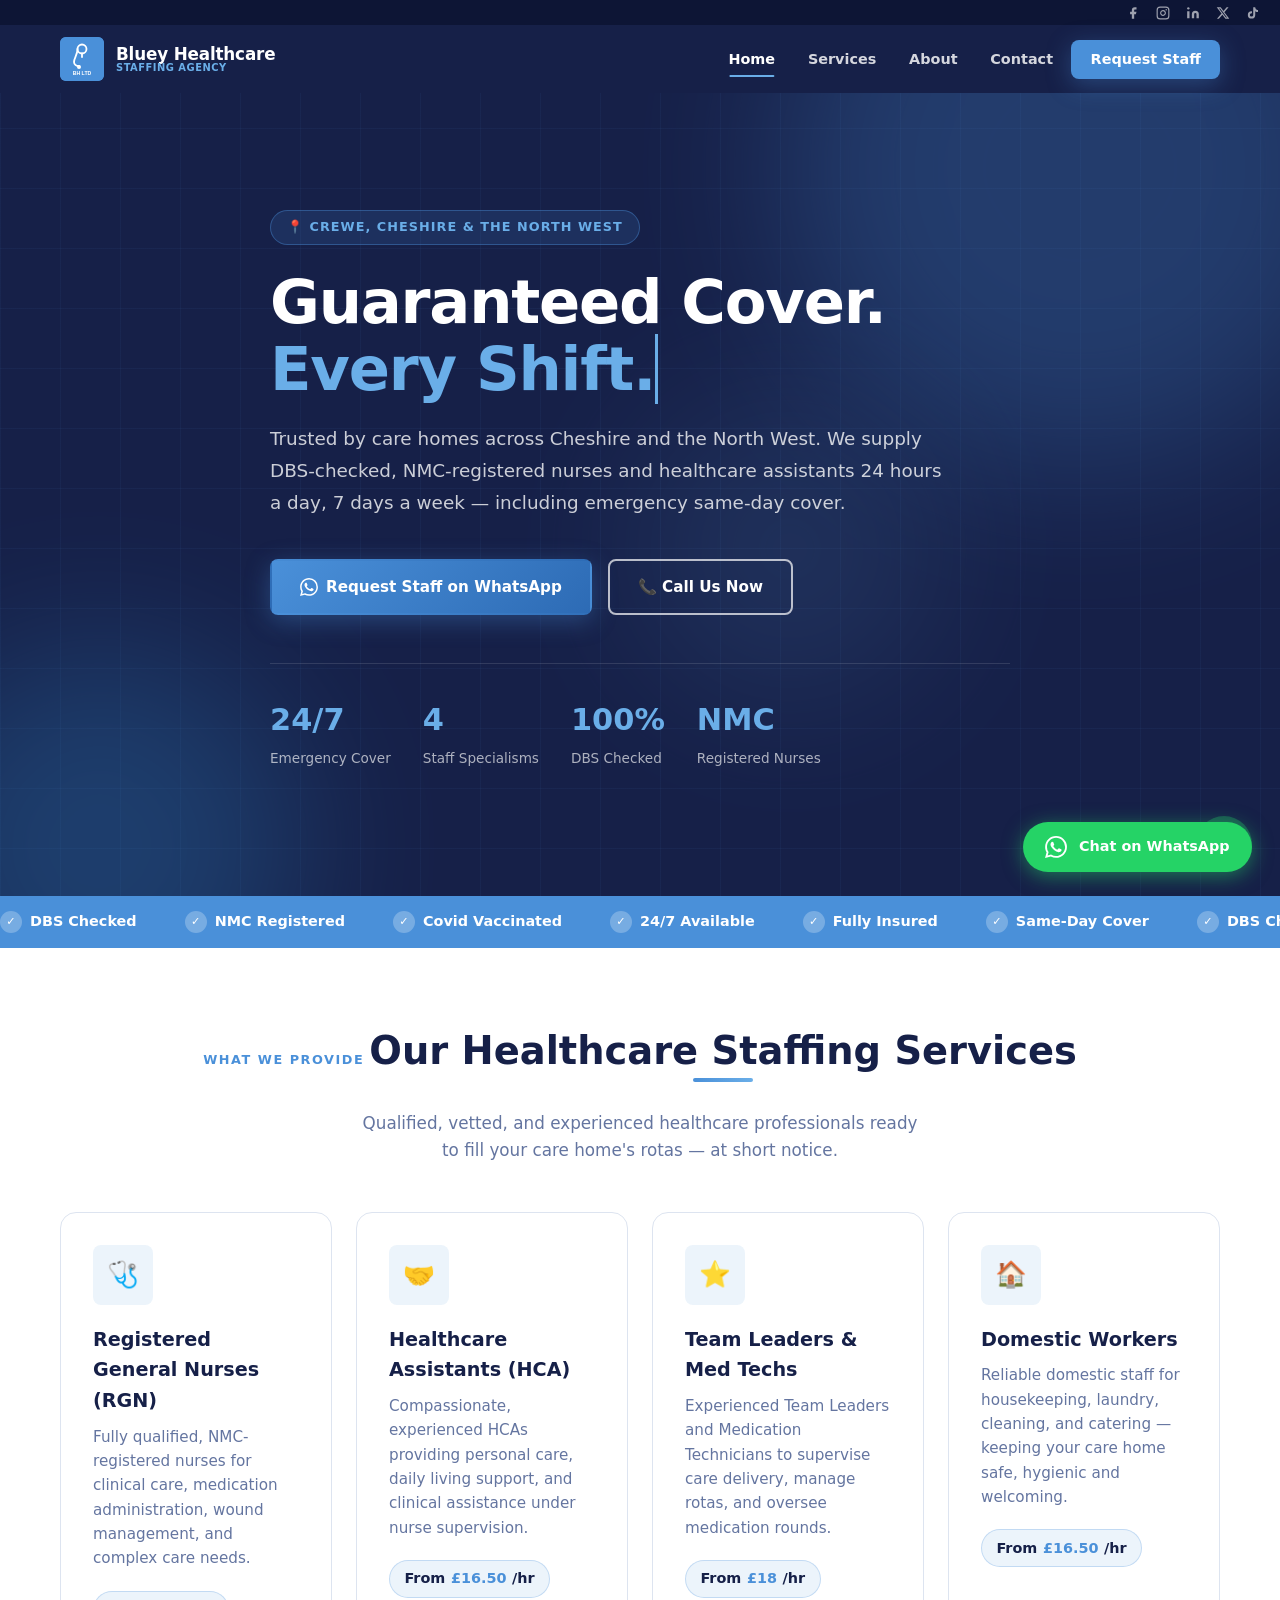
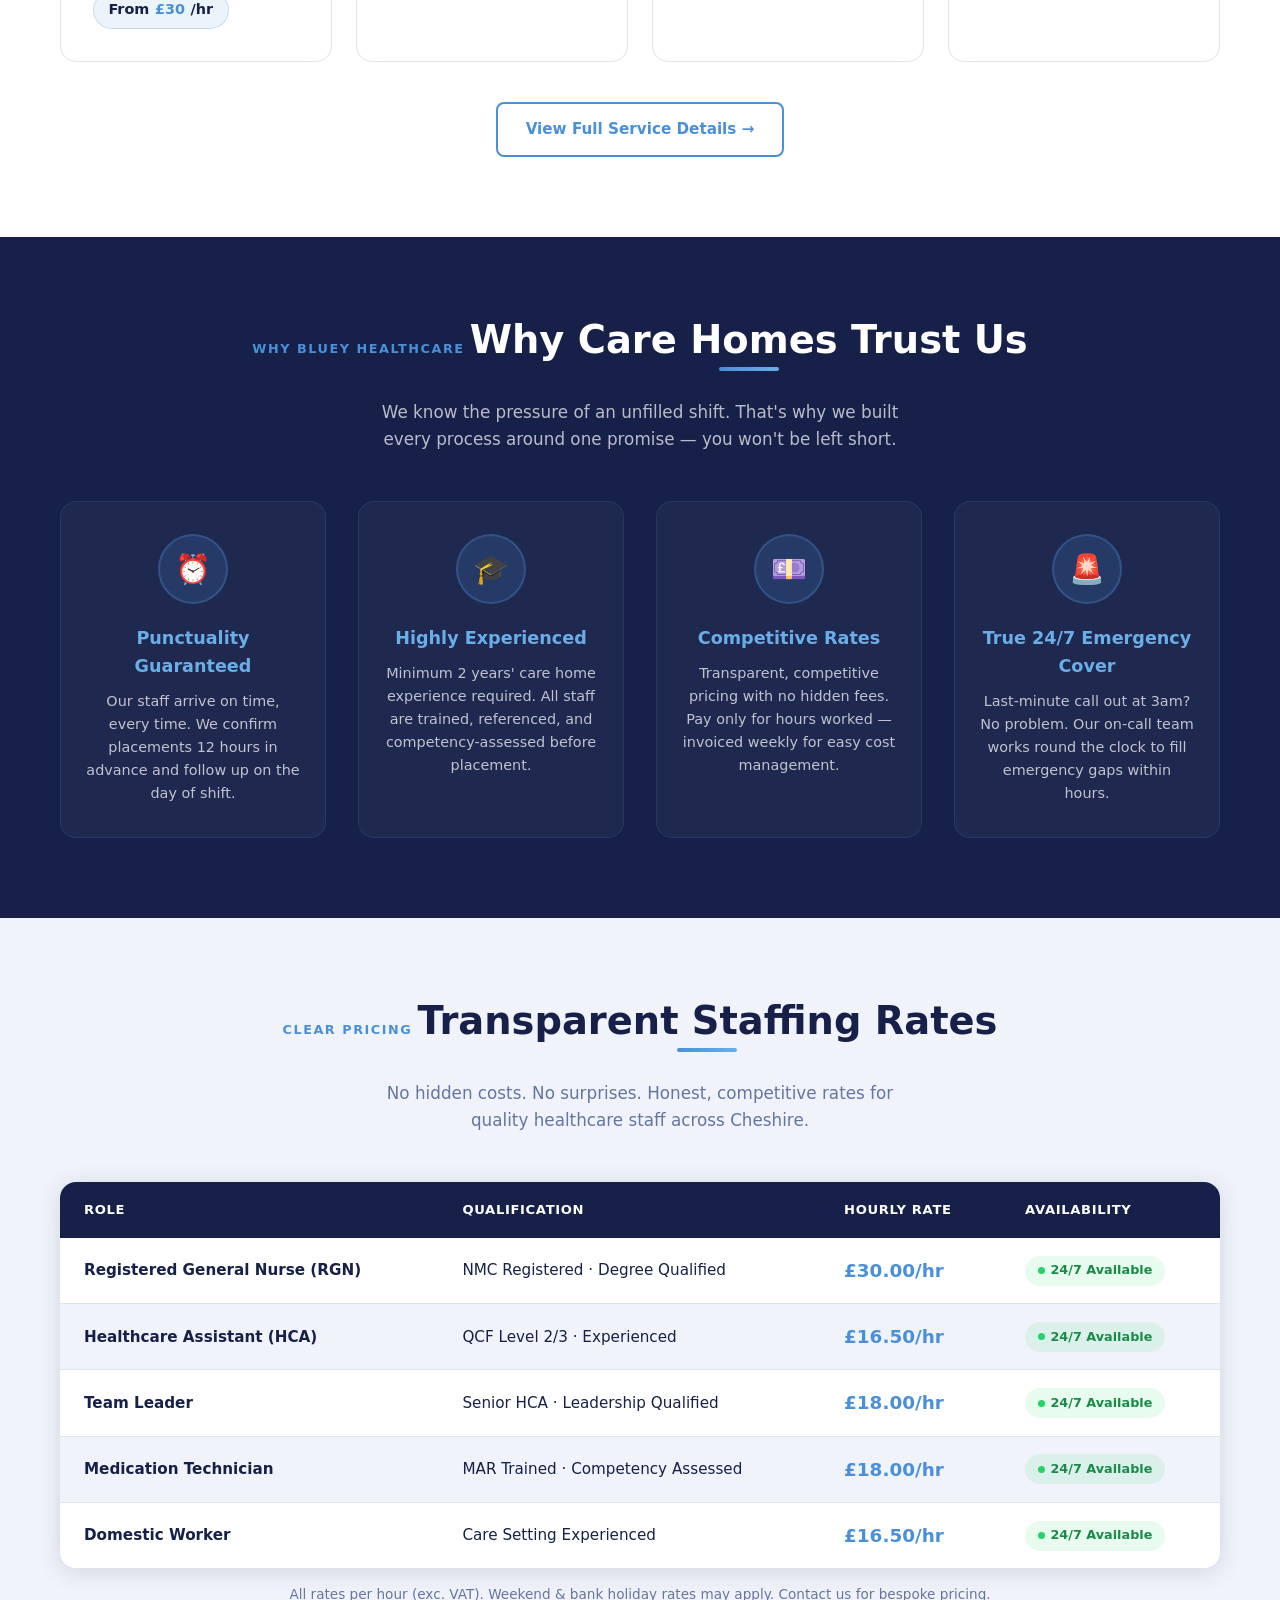
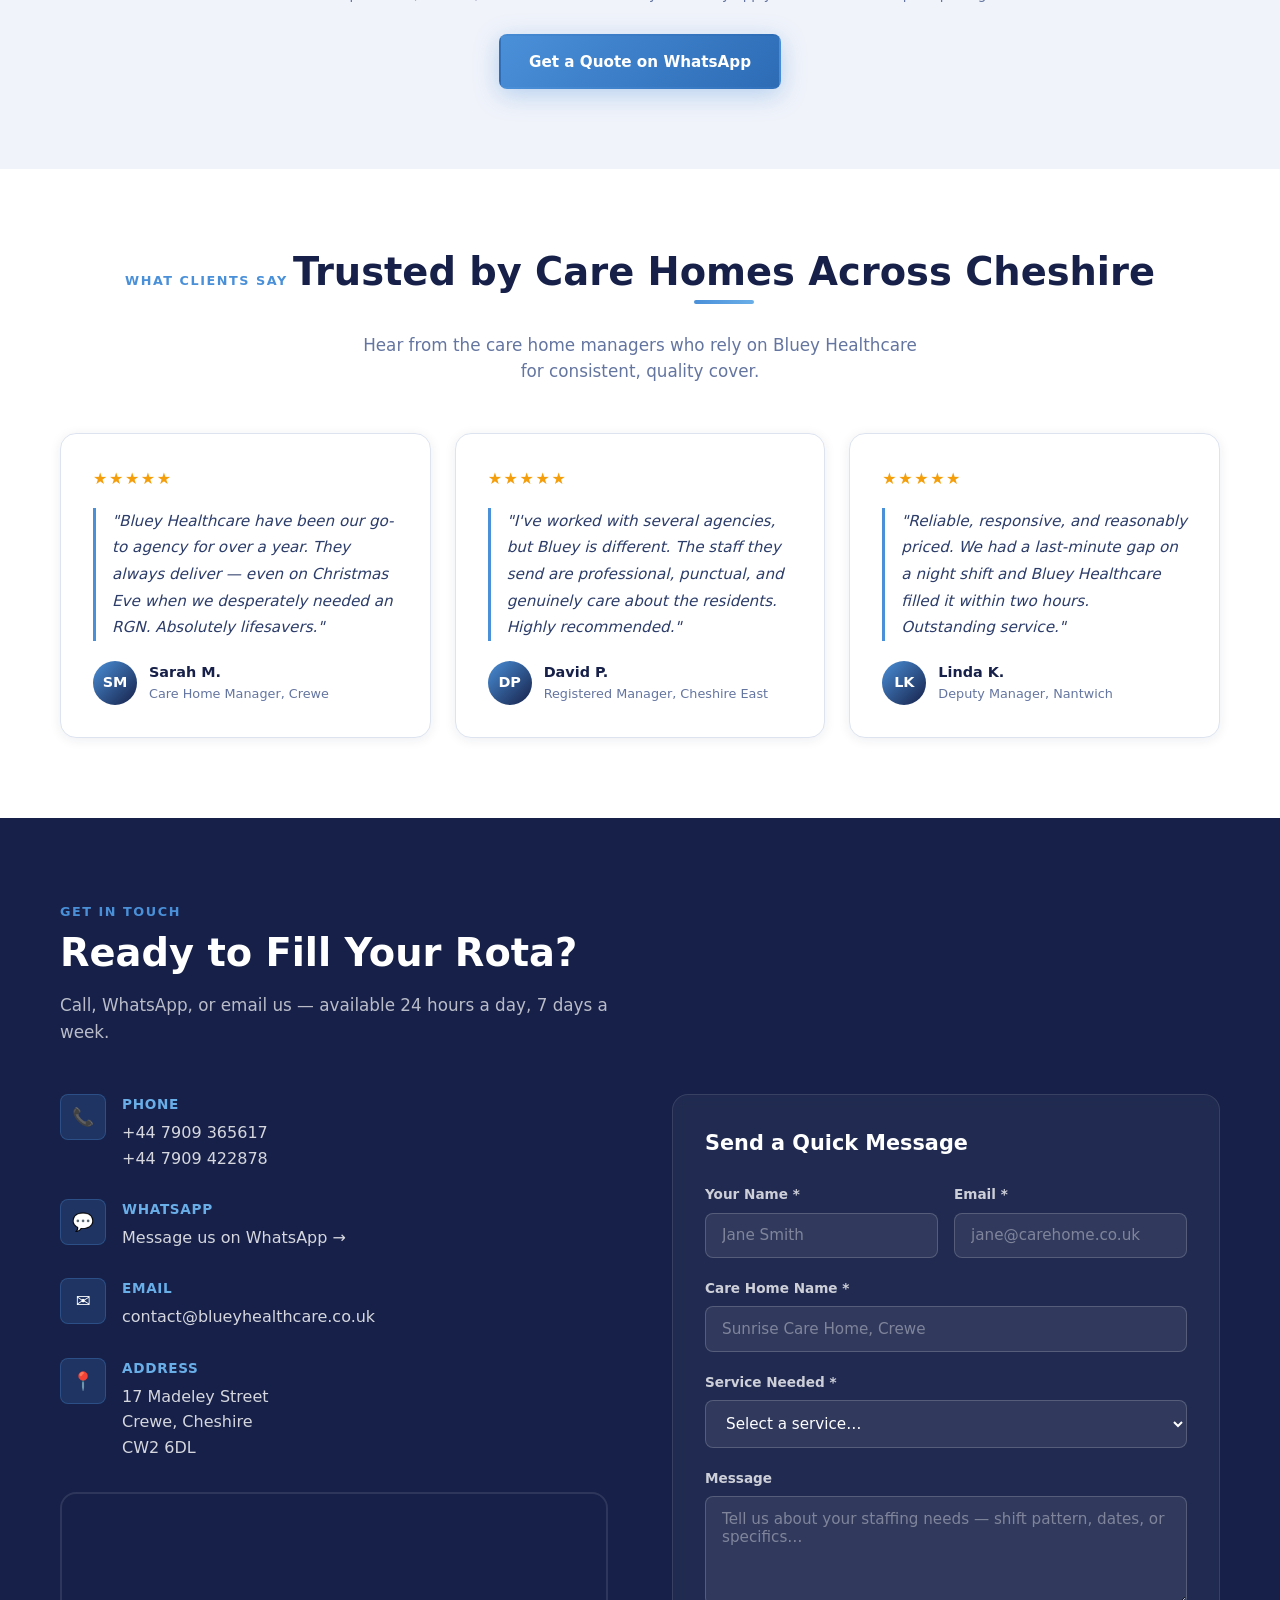
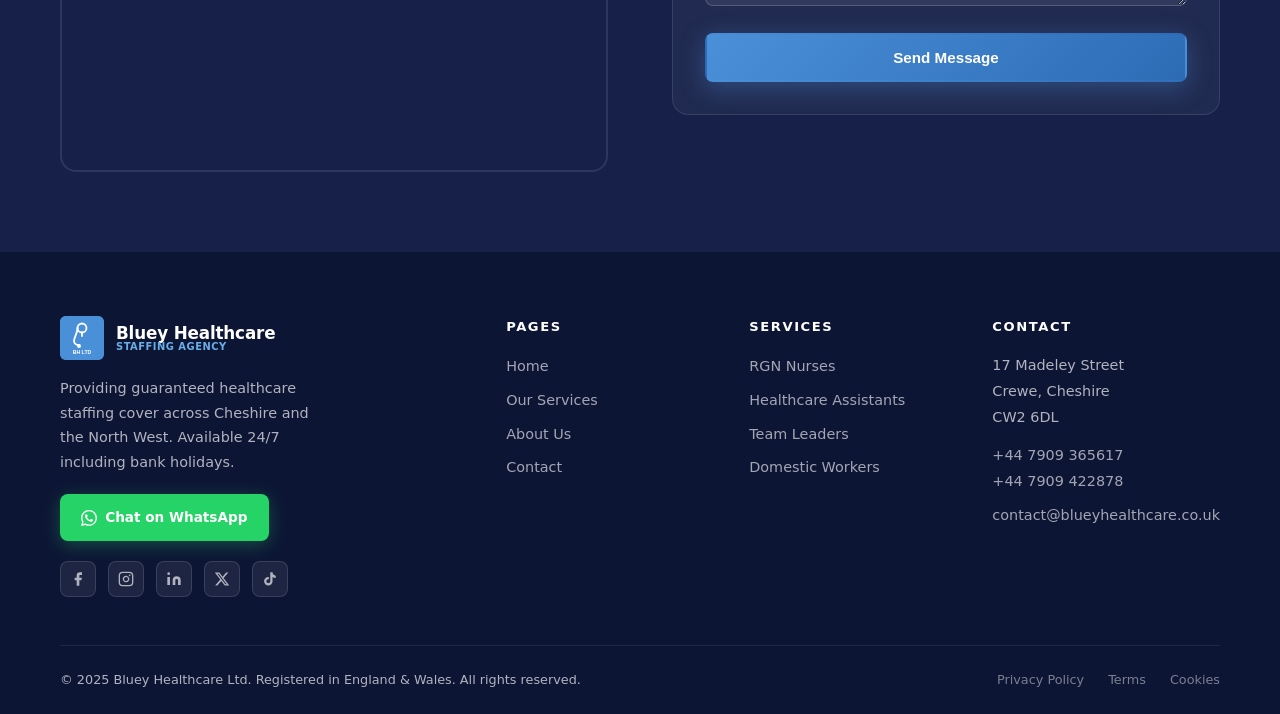
==== commit a499c931: "Redesign v2: match original brand colours, add animations & social media - Colours: updated to deep " ====
--- a/index.html
+++ b/index.html
@@ -3,588 +3,549 @@
 <head>
   <meta charset="UTF-8">
   <meta name="viewport" content="width=device-width, initial-scale=1.0">
-
-  <!-- SEO -->
   <title>Bluey Healthcare Ltd | Healthcare Staffing Agency Cheshire | Guaranteed Cover</title>
-  <meta name="description" content="Bluey Healthcare Ltd provides guaranteed, 24/7 healthcare staffing in Cheshire and the North West. RGNs, HCAs, Team Leaders & Domestic Workers for care homes. Call +44 7909 365617.">
-  <meta name="keywords" content="healthcare staffing agency Cheshire, emergency nursing cover Crewe, agency nurses North West UK, HCA agency Cheshire, care home staff cover Crewe, RGN agency Cheshire, healthcare recruitment Crewe">
+  <meta name="description" content="Bluey Healthcare Ltd provides guaranteed, 24/7 healthcare staffing in Cheshire and the North West. RGNs, HCAs, Team Leaders &amp; Domestic Workers for care homes. Call +44 7909 365617.">
+  <meta name="keywords" content="healthcare staffing agency Cheshire, emergency nursing cover Crewe, agency nurses North West UK, HCA agency Cheshire, care home staff cover Crewe, RGN agency Cheshire">
   <meta name="author" content="Bluey Healthcare Ltd">
   <meta name="robots" content="index, follow">
   <link rel="canonical" href="https://blueyhealthcare.co.uk/">
-
-  <!-- Open Graph -->
   <meta property="og:title" content="Bluey Healthcare Ltd | Guaranteed Healthcare Staffing Cover">
-  <meta property="og:description" content="24/7 healthcare staffing for care homes across Cheshire & North West. DBS checked, NMC registered, fully insured staff. Call now.">
+  <meta property="og:description" content="24/7 healthcare staffing for care homes across Cheshire &amp; North West. DBS checked, NMC registered staff. Call now.">
   <meta property="og:type" content="website">
   <meta property="og:url" content="https://blueyhealthcare.co.uk/">
   <meta property="og:locale" content="en_GB">
-
-  <!-- Schema Markup -->
   <script type="application/ld+json">
-  {
-    "@context": "https://schema.org",
-    "@type": "LocalBusiness",
-    "name": "Bluey Healthcare Ltd",
-    "description": "Healthcare staffing agency providing RGNs, HCAs, Team Leaders and Domestic Workers to care homes across Cheshire and the North West.",
-    "url": "https://blueyhealthcare.co.uk",
-    "telephone": ["+447909365617", "+447909422878"],
-    "email": "contact@blueyhealthcare.co.uk",
-    "address": {
-      "@type": "PostalAddress",
-      "streetAddress": "17 Madeley Street",
-      "addressLocality": "Crewe",
-      "addressRegion": "Cheshire",
-      "postalCode": "CW2 6DL",
-      "addressCountry": "GB"
-    },
-    "geo": {
-      "@type": "GeoCoordinates",
-      "latitude": "53.0908",
-      "longitude": "-2.4390"
-    },
-    "openingHoursSpecification": {
-      "@type": "OpeningHoursSpecification",
-      "dayOfWeek": ["Monday","Tuesday","Wednesday","Thursday","Friday","Saturday","Sunday"],
-      "opens": "00:00",
-      "closes": "23:59"
-    },
-    "sameAs": [],
-    "priceRange": "££",
-    "currenciesAccepted": "GBP",
-    "paymentAccepted": "Invoice",
-    "areaServed": {
-      "@type": "State",
-      "name": "Cheshire, North West England"
-    }
-  }
+  {"@context":"https://schema.org","@type":"LocalBusiness","name":"Bluey Healthcare Ltd","description":"Healthcare staffing agency providing RGNs, HCAs, Team Leaders and Domestic Workers to care homes across Cheshire and the North West.","url":"https://blueyhealthcare.co.uk","telephone":["+447909365617","+447909422878"],"email":"contact@blueyhealthcare.co.uk","address":{"@type":"PostalAddress","streetAddress":"17 Madeley Street","addressLocality":"Crewe","addressRegion":"Cheshire","postalCode":"CW2 6DL","addressCountry":"GB"},"openingHoursSpecification":{"@type":"OpeningHoursSpecification","dayOfWeek":["Monday","Tuesday","Wednesday","Thursday","Friday","Saturday","Sunday"],"opens":"00:00","closes":"23:59"}}
   </script>
-
-  <!-- Google Analytics placeholder -->
-  <!-- Replace UA-XXXXXXXX-X with your actual GA4 Measurement ID -->
-  <!--
-  <script async src="https://www.googletagmanager.com/gtag/js?id=G-XXXXXXXXXX"></script>
-  <script>
-    window.dataLayer = window.dataLayer || [];
-    function gtag(){dataLayer.push(arguments);}
-    gtag('js', new Date());
-    gtag('config', 'G-XXXXXXXXXX');
-  </script>
-  -->
-
+  <!-- GA4 placeholder: replace G-XXXXXXXXXX -->
+  <!--<script async src="https://www.googletagmanager.com/gtag/js?id=G-XXXXXXXXXX"></script>
+  <script>window.dataLayer=window.dataLayer||[];function gtag(){dataLayer.push(arguments);}gtag('js',new Date());gtag('config','G-XXXXXXXXXX');</script>-->
   <link rel="stylesheet" href="css/style.css">
 </head>
 <body>
 
-  <!-- Skip to main content (a11y) -->
-  <a href="#main" class="skip-link">Skip to main content</a>
-
-  <!-- ── Header ─────────────────────────────────────────────── -->
-  <header class="site-header" role="banner">
-    <div class="container nav-inner">
-      <a href="index.html" class="nav-logo" aria-label="Bluey Healthcare Ltd home">
-        <div class="nav-logo-icon" aria-hidden="true">🏥</div>
-        <div class="nav-logo-text">
-          <span class="nav-logo-name">Bluey Healthcare</span>
-          <span class="nav-logo-sub">Staffing Agency</span>
-        </div>
-      </a>
-
-      <button class="nav-burger" aria-label="Toggle navigation menu" aria-expanded="false">
-        <span></span><span></span><span></span>
-      </button>
-
-      <nav class="nav-links" aria-label="Main navigation">
-        <a href="index.html">Home</a>
-        <a href="services.html">Services</a>
-        <a href="about.html">About</a>
-        <a href="contact.html">Contact</a>
-        <a href="https://wa.me/447909365617" class="nav-cta" target="_blank" rel="noopener">Request Staff</a>
-      </nav>
-    </div>
-  </header>
-
-  <!-- ── Main Content ───────────────────────────────────────── -->
-  <main id="main" class="page-content">
-
-    <!-- Hero -->
-    <section class="hero" aria-labelledby="hero-heading">
-      <div class="container hero-inner">
-        <div class="hero-badge" aria-label="Service area">
-          📍 Crewe, Cheshire &amp; North West
-        </div>
-
-        <h1 id="hero-heading">
-          <span>Guaranteed Cover.</span><br>
-          Every Shift.<br>Every Time.
-        </h1>
-
-        <p class="hero-sub">
-          Trusted by care homes across Cheshire and the North West. We supply DBS-checked, NMC-registered nurses and healthcare assistants 24 hours a day, 7 days a week — including emergency same-day cover.
+<div class="scroll-progress" role="progressbar" aria-hidden="true"></div>
+<a href="#main" class="skip-link">Skip to main content</a>
+
+<!-- ── Header ───────────────────────────────────────────────── -->
+<header class="site-header" role="banner">
+  <!-- Social strip -->
+  <div class="nav-social-strip" aria-label="Social media links">
+    <a href="https://facebook.com/blueyhealthcare" target="_blank" rel="noopener" aria-label="Facebook">
+      <svg viewBox="0 0 24 24"><path d="M18 2h-3a5 5 0 00-5 5v3H7v4h3v8h4v-8h3l1-4h-4V7a1 1 0 011-1h3z"/></svg>
+    </a>
+    <a href="https://instagram.com/blueyhealthcare" target="_blank" rel="noopener" aria-label="Instagram">
+      <svg viewBox="0 0 24 24"><rect x="2" y="2" width="20" height="20" rx="5" ry="5" fill="none" stroke="currentColor" stroke-width="2"/><path d="M16 11.37A4 4 0 1112.63 8 4 4 0 0116 11.37z" fill="none" stroke="currentColor" stroke-width="2"/><line x1="17.5" y1="6.5" x2="17.51" y2="6.5" stroke="currentColor" stroke-width="2.5" stroke-linecap="round"/></svg>
+    </a>
+    <a href="https://linkedin.com/company/blueyhealthcare" target="_blank" rel="noopener" aria-label="LinkedIn">
+      <svg viewBox="0 0 24 24"><path d="M16 8a6 6 0 016 6v7h-4v-7a2 2 0 00-2-2 2 2 0 00-2 2v7h-4v-7a6 6 0 016-6zM2 9h4v12H2z"/><circle cx="4" cy="4" r="2"/></svg>
+    </a>
+    <a href="https://x.com/blueyhealthcare" target="_blank" rel="noopener" aria-label="Twitter / X">
+      <svg viewBox="0 0 24 24"><path d="M18.244 2.25h3.308l-7.227 8.26 8.502 11.24H16.17l-5.214-6.817L4.99 21.75H1.68l7.73-8.835L1.254 2.25H8.08l4.713 6.231zm-1.161 17.52h1.833L7.084 4.126H5.117z"/></svg>
+    </a>
+    <a href="https://tiktok.com/@blueyhealthcare" target="_blank" rel="noopener" aria-label="TikTok">
+      <svg viewBox="0 0 24 24"><path d="M19.59 6.69a4.83 4.83 0 01-3.77-4.25V2h-3.45v13.67a2.89 2.89 0 01-2.88 2.5 2.89 2.89 0 01-2.89-2.89 2.89 2.89 0 012.89-2.89c.28 0 .54.04.79.1V9.01a6.33 6.33 0 00-.79-.05 6.34 6.34 0 00-6.34 6.34 6.34 6.34 0 006.34 6.34 6.34 6.34 0 006.33-6.34V8.94a8.18 8.18 0 004.78 1.53V7.04a4.85 4.85 0 01-1.01-.35z"/></svg>
+    </a>
+  </div>
+
+  <div class="container nav-inner">
+    <a href="index.html" class="nav-logo" aria-label="Bluey Healthcare Ltd home">
+      <div class="nav-logo-img">
+        <svg viewBox="0 0 44 44" xmlns="http://www.w3.org/2000/svg" aria-hidden="true">
+          <rect width="44" height="44" fill="#4A90D9" rx="5"/>
+          <!-- stethoscope-like icon -->
+          <circle cx="22" cy="12" r="4.5" fill="none" stroke="#fff" stroke-width="1.8"/>
+          <path d="M17.5 12 C17.5 18 14 21 14 25 C14 27.5 16.5 29 19 29" fill="none" stroke="#fff" stroke-width="1.8" stroke-linecap="round"/>
+          <circle cx="19" cy="30" r="2" fill="#fff"/>
+          <line x1="22" y1="16.5" x2="22" y2="20" stroke="#fff" stroke-width="1.8" stroke-linecap="round"/>
+          <text x="22" y="37.5" text-anchor="middle" fill="#fff" font-family="Arial,sans-serif" font-weight="bold" font-size="5.2">BH LTD</text>
+        </svg>
+      </div>
+      <div class="nav-logo-text">
+        <span class="nav-logo-name">Bluey Healthcare</span>
+        <span class="nav-logo-sub">Staffing Agency</span>
+      </div>
+    </a>
+
+    <button class="nav-burger" aria-label="Toggle navigation menu" aria-expanded="false">
+      <span></span><span></span><span></span>
+    </button>
+
+    <nav class="nav-links" aria-label="Main navigation">
+      <a href="index.html">Home</a>
+      <a href="services.html">Services</a>
+      <a href="about.html">About</a>
+      <a href="contact.html">Contact</a>
+      <a href="https://wa.me/447909365617" class="nav-cta" target="_blank" rel="noopener">Request Staff</a>
+    </nav>
+  </div>
+</header>
+
+<!-- ── Main ──────────────────────────────────────────────────── -->
+<main id="main" class="page-content">
+
+  <!-- Hero -->
+  <section class="hero" aria-labelledby="hero-heading">
+    <div class="hero-orb hero-orb-1" aria-hidden="true"></div>
+    <div class="hero-orb hero-orb-2" aria-hidden="true"></div>
+    <div class="hero-orb hero-orb-3" aria-hidden="true"></div>
+
+    <div class="container hero-inner">
+      <div class="hero-badge" aria-label="Service location">
+        📍 Crewe, Cheshire &amp; the North West
+      </div>
+
+      <h1 id="hero-heading">
+        Guaranteed Cover.<br>
+        <span class="highlight typewriter typewriter-text">Every Shift.</span>
+      </h1>
+
+      <p class="hero-sub">
+        Trusted by care homes across Cheshire and the North West. We supply DBS-checked, NMC-registered nurses and healthcare assistants 24 hours a day, 7 days a week — including emergency same-day cover.
+      </p>
+
+      <div class="hero-ctas">
+        <a href="https://wa.me/447909365617?text=Hello%2C%20I%20need%20to%20request%20healthcare%20staff%20cover."
+           class="btn btn-primary"
+           target="_blank" rel="noopener"
+           aria-label="Request staff via WhatsApp">
+          <svg width="18" height="18" viewBox="0 0 24 24" fill="currentColor" aria-hidden="true"><path d="M17.472 14.382c-.297-.149-1.758-.867-2.03-.967-.273-.099-.471-.148-.67.15-.197.297-.767.966-.94 1.164-.173.199-.347.223-.644.075-.297-.15-1.255-.463-2.39-1.475-.883-.788-1.48-1.761-1.653-2.059-.173-.297-.018-.458.13-.606.134-.133.298-.347.446-.52.149-.174.198-.298.298-.497.099-.198.05-.371-.025-.52-.075-.149-.669-1.612-.916-2.207-.242-.579-.487-.5-.669-.51-.173-.008-.371-.01-.57-.01-.198 0-.52.074-.792.372-.272.297-1.04 1.016-1.04 2.479 0 1.462 1.065 2.875 1.213 3.074.149.198 2.096 3.2 5.077 4.487.709.306 1.262.489 1.694.625.712.227 1.36.195 1.871.118.571-.085 1.758-.719 2.006-1.413.248-.694.248-1.289.173-1.413-.074-.124-.272-.198-.57-.347m-5.421 7.403h-.004a9.87 9.87 0 01-5.031-1.378l-.361-.214-3.741.982.998-3.648-.235-.374a9.86 9.86 0 01-1.51-5.26c.001-5.45 4.436-9.884 9.888-9.884 2.64 0 5.122 1.03 6.988 2.898a9.825 9.825 0 012.893 6.994c-.003 5.45-4.437 9.884-9.885 9.884m8.413-18.297A11.815 11.815 0 0012.05 0C5.495 0 .16 5.335.157 11.892c0 2.096.547 4.142 1.588 5.945L.057 24l6.305-1.654a11.882 11.882 0 005.683 1.448h.005c6.554 0 11.89-5.335 11.893-11.893a11.821 11.821 0 00-3.48-8.413z"/></svg>
+          Request Staff on WhatsApp
+        </a>
+        <a href="tel:+447909365617" class="btn btn-secondary" aria-label="Call +44 7909 365617">
+          📞 Call Us Now
+        </a>
+      </div>
+
+      <div class="hero-stats" role="list" aria-label="Key figures">
+        <div class="hero-stat" role="listitem">
+          <strong>24/7</strong>
+          <span>Emergency Cover</span>
+        </div>
+        <div class="hero-stat" role="listitem">
+          <strong>4</strong>
+          <span>Staff Specialisms</span>
+        </div>
+        <div class="hero-stat" role="listitem">
+          <strong>100%</strong>
+          <span>DBS Checked</span>
+        </div>
+        <div class="hero-stat" role="listitem">
+          <strong>NMC</strong>
+          <span>Registered Nurses</span>
+        </div>
+      </div>
+    </div>
+  </section>
+
+  <!-- Trust Bar — marquee -->
+  <section class="trust-bar" aria-label="Quality assurances">
+    <div class="trust-marquee-wrap">
+      <!-- duplicated for seamless loop -->
+      <div class="trust-marquee" aria-hidden="true">
+        <span class="trust-item"><span class="trust-icon">✓</span>DBS Checked</span>
+        <span class="trust-item"><span class="trust-icon">✓</span>NMC Registered</span>
+        <span class="trust-item"><span class="trust-icon">✓</span>Covid Vaccinated</span>
+        <span class="trust-item"><span class="trust-icon">✓</span>24/7 Available</span>
+        <span class="trust-item"><span class="trust-icon">✓</span>Fully Insured</span>
+        <span class="trust-item"><span class="trust-icon">✓</span>Same-Day Cover</span>
+        <span class="trust-item"><span class="trust-icon">✓</span>DBS Checked</span>
+        <span class="trust-item"><span class="trust-icon">✓</span>NMC Registered</span>
+        <span class="trust-item"><span class="trust-icon">✓</span>Covid Vaccinated</span>
+        <span class="trust-item"><span class="trust-icon">✓</span>24/7 Available</span>
+        <span class="trust-item"><span class="trust-icon">✓</span>Fully Insured</span>
+        <span class="trust-item"><span class="trust-icon">✓</span>Same-Day Cover</span>
+      </div>
+    </div>
+  </section>
+
+  <!-- Services -->
+  <section class="section" id="services" aria-labelledby="services-heading">
+    <div class="container">
+      <header class="section-header text-center">
+        <p class="section-label" aria-hidden="true">What We Provide</p>
+        <h2 class="section-title section-title-underline" id="services-heading">Our Healthcare Staffing Services</h2>
+        <p class="section-subtitle" style="margin-top:1.25rem;">
+          Qualified, vetted, and experienced healthcare professionals ready to fill your care home's rotas — at short notice.
         </p>
-
-        <div class="hero-ctas">
-          <a href="https://wa.me/447909365617?text=Hello%2C%20I%20need%20to%20request%20healthcare%20staff%20cover."
-             class="btn btn-primary"
-             target="_blank"
-             rel="noopener"
-             aria-label="Request staff via WhatsApp">
-            <svg width="18" height="18" viewBox="0 0 24 24" fill="currentColor" aria-hidden="true"><path d="M17.472 14.382c-.297-.149-1.758-.867-2.03-.967-.273-.099-.471-.148-.67.15-.197.297-.767.966-.94 1.164-.173.199-.347.223-.644.075-.297-.15-1.255-.463-2.39-1.475-.883-.788-1.48-1.761-1.653-2.059-.173-.297-.018-.458.13-.606.134-.133.298-.347.446-.52.149-.174.198-.298.298-.497.099-.198.05-.371-.025-.52-.075-.149-.669-1.612-.916-2.207-.242-.579-.487-.5-.669-.51-.173-.008-.371-.01-.57-.01-.198 0-.52.074-.792.372-.272.297-1.04 1.016-1.04 2.479 0 1.462 1.065 2.875 1.213 3.074.149.198 2.096 3.2 5.077 4.487.709.306 1.262.489 1.694.625.712.227 1.36.195 1.871.118.571-.085 1.758-.719 2.006-1.413.248-.694.248-1.289.173-1.413-.074-.124-.272-.198-.57-.347m-5.421 7.403h-.004a9.87 9.87 0 01-5.031-1.378l-.361-.214-3.741.982.998-3.648-.235-.374a9.86 9.86 0 01-1.51-5.26c.001-5.45 4.436-9.884 9.888-9.884 2.64 0 5.122 1.03 6.988 2.898a9.825 9.825 0 012.893 6.994c-.003 5.45-4.437 9.884-9.885 9.884m8.413-18.297A11.815 11.815 0 0012.05 0C5.495 0 .16 5.335.157 11.892c0 2.096.547 4.142 1.588 5.945L.057 24l6.305-1.654a11.882 11.882 0 005.683 1.448h.005c6.554 0 11.89-5.335 11.893-11.893a11.821 11.821 0 00-3.48-8.413z"/></svg>
-            Request Staff on WhatsApp
-          </a>
-          <a href="tel:+447909365617" class="btn btn-secondary" aria-label="Call us on +44 7909 365617">
-            📞 Call Us Now
-          </a>
-        </div>
-
-        <div class="hero-stats" role="list" aria-label="Key statistics">
-          <div class="hero-stat" role="listitem">
-            <strong>24/7</strong>
-            <span>Emergency Cover</span>
-          </div>
-          <div class="hero-stat" role="listitem">
-            <strong>4</strong>
-            <span>Staff Specialisms</span>
-          </div>
-          <div class="hero-stat" role="listitem">
-            <strong>DBS</strong>
-            <span>All Staff Checked</span>
-          </div>
-          <div class="hero-stat" role="listitem">
-            <strong>NMC</strong>
-            <span>Registered Nurses</span>
-          </div>
-        </div>
-      </div>
-    </section>
-
-    <!-- Trust Bar -->
-    <section class="trust-bar" aria-label="Quality assurances">
-      <div class="container trust-bar-inner">
-        <div class="trust-item">
-          <span class="trust-icon" aria-hidden="true">✓</span>
-          DBS Checked
-        </div>
-        <div class="trust-item">
-          <span class="trust-icon" aria-hidden="true">✓</span>
-          NMC Registered
-        </div>
-        <div class="trust-item">
-          <span class="trust-icon" aria-hidden="true">✓</span>
-          Covid Vaccinated
-        </div>
-        <div class="trust-item">
-          <span class="trust-icon" aria-hidden="true">✓</span>
-          24/7 Available
-        </div>
-        <div class="trust-item">
-          <span class="trust-icon" aria-hidden="true">✓</span>
-          Fully Insured
-        </div>
-        <div class="trust-item">
-          <span class="trust-icon" aria-hidden="true">✓</span>
-          Same-Day Cover
-        </div>
-      </div>
-    </section>
-
-    <!-- Services -->
-    <section class="section" id="services" aria-labelledby="services-heading">
-      <div class="container">
-        <header class="section-header text-center">
-          <p class="section-label" aria-hidden="true">What We Provide</p>
-          <h2 class="section-title" id="services-heading">Our Healthcare Staffing Services</h2>
-          <p class="section-subtitle">
-            Qualified, vetted, and experienced healthcare professionals ready to fill your care home's rotas — at short notice.
-          </p>
-        </header>
-
-        <div class="services-grid">
-          <article class="service-card fade-in" aria-labelledby="service-rgn">
-            <div class="service-icon" aria-hidden="true">🩺</div>
-            <h3 id="service-rgn">Registered General Nurses (RGN)</h3>
-            <p>Fully qualified, NMC-registered nurses for clinical care, medication administration, wound management, and complex care needs.</p>
-            <div class="service-rate">From <span>£30</span>/hr</div>
-          </article>
-
-          <article class="service-card fade-in" aria-labelledby="service-hca">
-            <div class="service-icon" aria-hidden="true">🤝</div>
-            <h3 id="service-hca">Healthcare Assistants (HCA)</h3>
-            <p>Compassionate, experienced HCAs providing personal care, daily living support, and clinical assistance under nurse supervision.</p>
-            <div class="service-rate">From <span>£16.50</span>/hr</div>
-          </article>
-
-          <article class="service-card fade-in" aria-labelledby="service-tl">
-            <div class="service-icon" aria-hidden="true">⭐</div>
-            <h3 id="service-tl">Team Leaders &amp; Med Techs</h3>
-            <p>Experienced Team Leaders and Medication Technicians to supervise care delivery, manage rotas, and oversee medication rounds.</p>
-            <div class="service-rate">From <span>£18</span>/hr</div>
-          </article>
-
-          <article class="service-card fade-in" aria-labelledby="service-dom">
-            <div class="service-icon" aria-hidden="true">🏠</div>
-            <h3 id="service-dom">Domestic Workers</h3>
-            <p>Reliable domestic staff for housekeeping, laundry, cleaning and catering — keeping your care home safe, hygienic and welcoming.</p>
-            <div class="service-rate">From <span>£16.50</span>/hr</div>
-          </article>
-        </div>
-
-        <div style="text-align:center; margin-top:2.5rem;">
-          <a href="services.html" class="btn btn-outline">View Full Service Details →</a>
-        </div>
-      </div>
-    </section>
-
-    <!-- Why Choose Bluey -->
-    <section class="section why-choose" aria-labelledby="why-heading">
-      <div class="container">
-        <header class="section-header text-center">
-          <p class="section-label" aria-hidden="true">Why Bluey Healthcare</p>
-          <h2 class="section-title" id="why-heading" style="color:#fff;">Why Care Homes Trust Us</h2>
-          <p class="section-subtitle" style="color:rgba(255,255,255,.7); margin-inline:auto;">
-            We know the pressure of an unfilled shift. That's why we built every process around one promise — you won't be left short.
-          </p>
-        </header>
-
-        <div class="why-grid">
-          <div class="why-card fade-in">
-            <div class="why-icon" aria-hidden="true">⏰</div>
-            <h3>Punctuality Guaranteed</h3>
-            <p>Our staff arrive on time, every time. We confirm placements 12 hours in advance and follow up on the day of shift.</p>
-          </div>
-          <div class="why-card fade-in">
-            <div class="why-icon" aria-hidden="true">🎓</div>
-            <h3>Highly Experienced</h3>
-            <p>Minimum 2 years' care home experience required. All staff are fully trained, referenced, and competency-assessed before placement.</p>
-          </div>
-          <div class="why-card fade-in">
-            <div class="why-icon" aria-hidden="true">💷</div>
-            <h3>Competitive Rates</h3>
-            <p>Transparent, competitive pricing with no hidden fees. Pay only for hours worked — invoiced weekly for easy cost management.</p>
-          </div>
-          <div class="why-card fade-in">
-            <div class="why-icon" aria-hidden="true">🚨</div>
-            <h3>True 24/7 Emergency Cover</h3>
-            <p>Last-minute call out at 3am? No problem. Our on-call team works round the clock to fill emergency gaps within hours.</p>
-          </div>
-        </div>
-      </div>
-    </section>
-
-    <!-- Rates Table -->
-    <section class="section rates-section" id="rates" aria-labelledby="rates-heading">
-      <div class="container">
-        <header class="section-header text-center">
-          <p class="section-label" aria-hidden="true">Clear Pricing</p>
-          <h2 class="section-title" id="rates-heading">Transparent Staffing Rates</h2>
-          <p class="section-subtitle">
-            No hidden costs. No surprises. Just honest, competitive rates for quality healthcare staff across Cheshire.
-          </p>
-        </header>
-
-        <div class="rates-table-wrap fade-in">
-          <table class="rates-table" role="table" aria-label="Staffing rates by role">
-            <thead>
-              <tr>
-                <th scope="col">Role</th>
-                <th scope="col">Qualification</th>
-                <th scope="col">Hourly Rate</th>
-                <th scope="col">Availability</th>
-              </tr>
-            </thead>
-            <tbody>
-              <tr>
-                <td><span class="role-name">Registered General Nurse (RGN)</span></td>
-                <td>NMC Registered · Degree Qualified</td>
-                <td><span class="rate-price">£30.00/hr</span></td>
-                <td><span class="availability-badge">24/7 Available</span></td>
-              </tr>
-              <tr>
-                <td><span class="role-name">Healthcare Assistant (HCA)</span></td>
-                <td>QCF Level 2/3 · Experienced</td>
-                <td><span class="rate-price">£16.50/hr</span></td>
-                <td><span class="availability-badge">24/7 Available</span></td>
-              </tr>
-              <tr>
-                <td><span class="role-name">Team Leader</span></td>
-                <td>Senior HCA · Leadership Qualified</td>
-                <td><span class="rate-price">£18.00/hr</span></td>
-                <td><span class="availability-badge">24/7 Available</span></td>
-              </tr>
-              <tr>
-                <td><span class="role-name">Medication Technician</span></td>
-                <td>MAR Trained · Competency Assessed</td>
-                <td><span class="rate-price">£18.00/hr</span></td>
-                <td><span class="availability-badge">24/7 Available</span></td>
-              </tr>
-              <tr>
-                <td><span class="role-name">Domestic Worker</span></td>
-                <td>Care Setting Experienced</td>
-                <td><span class="rate-price">£16.50/hr</span></td>
-                <td><span class="availability-badge">24/7 Available</span></td>
-              </tr>
-            </tbody>
-          </table>
-        </div>
-
-        <p style="text-align:center; color:var(--gray-600); font-size:.85rem; margin-top:1rem;">
-          All rates are per hour (exc. VAT). Weekend and bank holiday rates may apply. Contact us for bespoke pricing.
+      </header>
+
+      <div class="services-grid">
+        <article class="service-card" aria-labelledby="svc-rgn">
+          <div class="service-icon" aria-hidden="true">🩺</div>
+          <h3 id="svc-rgn">Registered General Nurses (RGN)</h3>
+          <p>Fully qualified, NMC-registered nurses for clinical care, medication administration, wound management, and complex care needs.</p>
+          <div class="service-rate">From <span>£30</span>/hr</div>
+        </article>
+        <article class="service-card" aria-labelledby="svc-hca">
+          <div class="service-icon" aria-hidden="true">🤝</div>
+          <h3 id="svc-hca">Healthcare Assistants (HCA)</h3>
+          <p>Compassionate, experienced HCAs providing personal care, daily living support, and clinical assistance under nurse supervision.</p>
+          <div class="service-rate">From <span>£16.50</span>/hr</div>
+        </article>
+        <article class="service-card" aria-labelledby="svc-tl">
+          <div class="service-icon" aria-hidden="true">⭐</div>
+          <h3 id="svc-tl">Team Leaders &amp; Med Techs</h3>
+          <p>Experienced Team Leaders and Medication Technicians to supervise care delivery, manage rotas, and oversee medication rounds.</p>
+          <div class="service-rate">From <span>£18</span>/hr</div>
+        </article>
+        <article class="service-card" aria-labelledby="svc-dom">
+          <div class="service-icon" aria-hidden="true">🏠</div>
+          <h3 id="svc-dom">Domestic Workers</h3>
+          <p>Reliable domestic staff for housekeeping, laundry, cleaning, and catering — keeping your care home safe, hygienic and welcoming.</p>
+          <div class="service-rate">From <span>£16.50</span>/hr</div>
+        </article>
+      </div>
+
+      <div style="text-align:center; margin-top:2.5rem;">
+        <a href="services.html" class="btn btn-outline">View Full Service Details →</a>
+      </div>
+    </div>
+  </section>
+
+  <!-- Why Choose -->
+  <section class="section why-choose" aria-labelledby="why-heading">
+    <div class="container">
+      <header class="section-header text-center">
+        <p class="section-label" aria-hidden="true">Why Bluey Healthcare</p>
+        <h2 class="section-title section-title-underline" id="why-heading" style="color:#fff;">Why Care Homes Trust Us</h2>
+        <p class="section-subtitle" style="color:rgba(255,255,255,.7); margin-inline:auto; margin-top:1.25rem;">
+          We know the pressure of an unfilled shift. That's why we built every process around one promise — you won't be left short.
         </p>
-
-        <div style="text-align:center; margin-top:1.75rem;">
-          <a href="https://wa.me/447909365617?text=Hello%2C%20I%27d%20like%20to%20request%20staff%20and%20discuss%20rates."
-             class="btn btn-primary"
-             target="_blank"
-             rel="noopener">
-            Get a Quote on WhatsApp
-          </a>
-        </div>
-      </div>
-    </section>
-
-    <!-- Testimonials -->
-    <section class="section" id="testimonials" aria-labelledby="testimonials-heading">
-      <div class="container">
-        <header class="section-header text-center">
-          <p class="section-label" aria-hidden="true">What Clients Say</p>
-          <h2 class="section-title" id="testimonials-heading">Trusted by Care Homes Across Cheshire</h2>
-          <p class="section-subtitle">
-            Hear from the care home managers who rely on Bluey Healthcare for consistent, quality cover.
-          </p>
-        </header>
-
-        <div class="testimonials-grid">
-          <article class="testimonial-card fade-in" aria-label="Testimonial from Sarah M.">
-            <div class="testimonial-stars" aria-label="5 out of 5 stars">★★★★★</div>
-            <blockquote>
-              "Bluey Healthcare have been our go-to agency for over a year. They always deliver — even on Christmas Eve when we desperately needed an RGN. Absolutely lifesavers."
-            </blockquote>
-            <div class="testimonial-author">
-              <div class="testimonial-avatar" aria-hidden="true">SM</div>
-              <div>
-                <div class="testimonial-name">Sarah M.</div>
-                <div class="testimonial-role">Care Home Manager, Crewe</div>
-              </div>
-            </div>
-          </article>
-
-          <article class="testimonial-card fade-in" aria-label="Testimonial from David P.">
-            <div class="testimonial-stars" aria-label="5 out of 5 stars">★★★★★</div>
-            <blockquote>
-              "I've worked with several agencies, but Bluey is different. The staff they send are professional, punctual, and genuinely care about the residents. Highly recommended."
-            </blockquote>
-            <div class="testimonial-author">
-              <div class="testimonial-avatar" aria-hidden="true">DP</div>
-              <div>
-                <div class="testimonial-name">David P.</div>
-                <div class="testimonial-role">Registered Manager, Cheshire East</div>
-              </div>
-            </div>
-          </article>
-
-          <article class="testimonial-card fade-in" aria-label="Testimonial from Linda K.">
-            <div class="testimonial-stars" aria-label="5 out of 5 stars">★★★★★</div>
-            <blockquote>
-              "Reliable, responsive, and reasonably priced. We had a last-minute gap on a night shift and Bluey Healthcare filled it within two hours. Outstanding service."
-            </blockquote>
-            <div class="testimonial-author">
-              <div class="testimonial-avatar" aria-hidden="true">LK</div>
-              <div>
-                <div class="testimonial-name">Linda K.</div>
-                <div class="testimonial-role">Deputy Manager, Nantwich</div>
-              </div>
-            </div>
-          </article>
-        </div>
-      </div>
-    </section>
-
-    <!-- Contact Section -->
-    <section class="section contact-section" id="contact" aria-labelledby="contact-heading">
-      <div class="container">
-        <header class="section-header">
-          <p class="section-label" aria-hidden="true">Get In Touch</p>
-          <h2 class="section-title" id="contact-heading" style="color:#fff;">Ready to Fill Your Rota?</h2>
-          <p class="section-subtitle" style="color:rgba(255,255,255,.7);">
-            Call, WhatsApp, or email us — we're available 24 hours a day, 7 days a week.
-          </p>
-        </header>
-
-        <div class="contact-grid">
-          <!-- Contact Info -->
-          <div>
-            <div class="contact-item">
-              <div class="contact-item-icon" aria-hidden="true">📞</div>
-              <div class="contact-item-text">
-                <strong>Phone</strong>
-                <a href="tel:+447909365617">+44 7909 365617</a><br>
-                <a href="tel:+447909422878">+44 7909 422878</a>
-              </div>
-            </div>
-
-            <div class="contact-item">
-              <div class="contact-item-icon" aria-hidden="true">💬</div>
-              <div class="contact-item-text">
-                <strong>WhatsApp</strong>
-                <a href="https://wa.me/447909365617?text=Hello%2C%20I%20need%20to%20request%20healthcare%20staff."
-                   target="_blank" rel="noopener">
-                  Message us on WhatsApp →
-                </a>
-              </div>
-            </div>
-
-            <div class="contact-item">
-              <div class="contact-item-icon" aria-hidden="true">✉️</div>
-              <div class="contact-item-text">
-                <strong>Email</strong>
-                <a href="mailto:contact@blueyhealthcare.co.uk">contact@blueyhealthcare.co.uk</a>
-              </div>
-            </div>
-
-            <div class="contact-item">
-              <div class="contact-item-icon" aria-hidden="true">📍</div>
-              <div class="contact-item-text">
-                <strong>Address</strong>
-                <address style="font-style:normal; color:rgba(255,255,255,.85); line-height:1.6;">
-                  17 Madeley Street<br>
-                  Crewe, Cheshire<br>
-                  CW2 6DL
-                </address>
-              </div>
-            </div>
-
-            <div class="map-embed" aria-label="Map showing Bluey Healthcare office location in Crewe">
-              <iframe
-                src="https://maps.google.com/maps?q=17+Madeley+Street+Crewe+CW2+6DL&output=embed&z=15"
-                title="Bluey Healthcare Ltd office location map"
-                loading="lazy"
-                allowfullscreen>
-              </iframe>
-            </div>
-          </div>
-
-          <!-- Quick Contact Form -->
-          <div class="contact-form-wrap">
-            <h3>Send a Quick Message</h3>
-            <form class="contact-form" novalidate aria-label="Quick contact form">
-              <div class="form-row">
-                <div class="form-group">
-                  <label for="name">Your Name *</label>
-                  <input type="text" id="name" name="name" placeholder="Jane Smith" required autocomplete="name">
-                </div>
-                <div class="form-group">
-                  <label for="email">Email Address *</label>
-                  <input type="email" id="email" name="email" placeholder="jane@carehome.co.uk" required autocomplete="email">
-                </div>
+      </header>
+      <div class="why-grid">
+        <div class="why-card">
+          <div class="why-icon" aria-hidden="true">⏰</div>
+          <h3>Punctuality Guaranteed</h3>
+          <p>Our staff arrive on time, every time. We confirm placements 12 hours in advance and follow up on the day of shift.</p>
+        </div>
+        <div class="why-card">
+          <div class="why-icon" aria-hidden="true">🎓</div>
+          <h3>Highly Experienced</h3>
+          <p>Minimum 2 years' care home experience required. All staff are trained, referenced, and competency-assessed before placement.</p>
+        </div>
+        <div class="why-card">
+          <div class="why-icon" aria-hidden="true">💷</div>
+          <h3>Competitive Rates</h3>
+          <p>Transparent, competitive pricing with no hidden fees. Pay only for hours worked — invoiced weekly for easy cost management.</p>
+        </div>
+        <div class="why-card">
+          <div class="why-icon" aria-hidden="true">🚨</div>
+          <h3>True 24/7 Emergency Cover</h3>
+          <p>Last-minute call out at 3am? No problem. Our on-call team works round the clock to fill emergency gaps within hours.</p>
+        </div>
+      </div>
+    </div>
+  </section>
+
+  <!-- Rates Table -->
+  <section class="section rates-section" id="rates" aria-labelledby="rates-heading">
+    <div class="container">
+      <header class="section-header text-center">
+        <p class="section-label" aria-hidden="true">Clear Pricing</p>
+        <h2 class="section-title section-title-underline" id="rates-heading">Transparent Staffing Rates</h2>
+        <p class="section-subtitle" style="margin-top:1.25rem;">
+          No hidden costs. No surprises. Honest, competitive rates for quality healthcare staff across Cheshire.
+        </p>
+      </header>
+
+      <div class="rates-table-wrap fade-in">
+        <table class="rates-table" role="table" aria-label="Staffing rates by role">
+          <thead>
+            <tr>
+              <th scope="col">Role</th>
+              <th scope="col">Qualification</th>
+              <th scope="col">Hourly Rate</th>
+              <th scope="col">Availability</th>
+            </tr>
+          </thead>
+          <tbody>
+            <tr>
+              <td><span class="role-name">Registered General Nurse (RGN)</span></td>
+              <td>NMC Registered · Degree Qualified</td>
+              <td><span class="rate-price">£30.00/hr</span></td>
+              <td><span class="availability-badge">24/7 Available</span></td>
+            </tr>
+            <tr>
+              <td><span class="role-name">Healthcare Assistant (HCA)</span></td>
+              <td>QCF Level 2/3 · Experienced</td>
+              <td><span class="rate-price">£16.50/hr</span></td>
+              <td><span class="availability-badge">24/7 Available</span></td>
+            </tr>
+            <tr>
+              <td><span class="role-name">Team Leader</span></td>
+              <td>Senior HCA · Leadership Qualified</td>
+              <td><span class="rate-price">£18.00/hr</span></td>
+              <td><span class="availability-badge">24/7 Available</span></td>
+            </tr>
+            <tr>
+              <td><span class="role-name">Medication Technician</span></td>
+              <td>MAR Trained · Competency Assessed</td>
+              <td><span class="rate-price">£18.00/hr</span></td>
+              <td><span class="availability-badge">24/7 Available</span></td>
+            </tr>
+            <tr>
+              <td><span class="role-name">Domestic Worker</span></td>
+              <td>Care Setting Experienced</td>
+              <td><span class="rate-price">£16.50/hr</span></td>
+              <td><span class="availability-badge">24/7 Available</span></td>
+            </tr>
+          </tbody>
+        </table>
+      </div>
+      <p style="text-align:center;color:var(--gray-600);font-size:.85rem;margin-top:1rem;">
+        All rates per hour (exc. VAT). Weekend &amp; bank holiday rates may apply. Contact us for bespoke pricing.
+      </p>
+      <div style="text-align:center;margin-top:1.75rem;">
+        <a href="https://wa.me/447909365617?text=Hello%2C%20I%27d%20like%20to%20discuss%20rates%20and%20request%20staff."
+           class="btn btn-primary" target="_blank" rel="noopener">
+          Get a Quote on WhatsApp
+        </a>
+      </div>
+    </div>
+  </section>
+
+  <!-- Testimonials -->
+  <section class="section" id="testimonials" aria-labelledby="testimonials-heading">
+    <div class="container">
+      <header class="section-header text-center">
+        <p class="section-label" aria-hidden="true">What Clients Say</p>
+        <h2 class="section-title section-title-underline" id="testimonials-heading">Trusted by Care Homes Across Cheshire</h2>
+        <p class="section-subtitle" style="margin-top:1.25rem;">
+          Hear from the care home managers who rely on Bluey Healthcare for consistent, quality cover.
+        </p>
+      </header>
+      <div class="testimonials-grid">
+        <article class="testimonial-card" aria-label="Testimonial from Sarah M.">
+          <div class="testimonial-stars" aria-label="5 out of 5 stars">★★★★★</div>
+          <blockquote>"Bluey Healthcare have been our go-to agency for over a year. They always deliver — even on Christmas Eve when we desperately needed an RGN. Absolutely lifesavers."</blockquote>
+          <div class="testimonial-author">
+            <div class="testimonial-avatar" aria-hidden="true">SM</div>
+            <div>
+              <div class="testimonial-name">Sarah M.</div>
+              <div class="testimonial-role">Care Home Manager, Crewe</div>
+            </div>
+          </div>
+        </article>
+        <article class="testimonial-card" aria-label="Testimonial from David P.">
+          <div class="testimonial-stars" aria-label="5 out of 5 stars">★★★★★</div>
+          <blockquote>"I've worked with several agencies, but Bluey is different. The staff they send are professional, punctual, and genuinely care about the residents. Highly recommended."</blockquote>
+          <div class="testimonial-author">
+            <div class="testimonial-avatar" aria-hidden="true">DP</div>
+            <div>
+              <div class="testimonial-name">David P.</div>
+              <div class="testimonial-role">Registered Manager, Cheshire East</div>
+            </div>
+          </div>
+        </article>
+        <article class="testimonial-card" aria-label="Testimonial from Linda K.">
+          <div class="testimonial-stars" aria-label="5 out of 5 stars">★★★★★</div>
+          <blockquote>"Reliable, responsive, and reasonably priced. We had a last-minute gap on a night shift and Bluey Healthcare filled it within two hours. Outstanding service."</blockquote>
+          <div class="testimonial-author">
+            <div class="testimonial-avatar" aria-hidden="true">LK</div>
+            <div>
+              <div class="testimonial-name">Linda K.</div>
+              <div class="testimonial-role">Deputy Manager, Nantwich</div>
+            </div>
+          </div>
+        </article>
+      </div>
+    </div>
+  </section>
+
+  <!-- Contact -->
+  <section class="section contact-section" id="contact" aria-labelledby="contact-heading">
+    <div class="container">
+      <header class="section-header">
+        <p class="section-label" aria-hidden="true">Get In Touch</p>
+        <h2 class="section-title" id="contact-heading" style="color:#fff;">Ready to Fill Your Rota?</h2>
+        <p class="section-subtitle" style="color:rgba(255,255,255,.7);">
+          Call, WhatsApp, or email us — available 24 hours a day, 7 days a week.
+        </p>
+      </header>
+
+      <div class="contact-grid">
+        <div>
+          <div class="contact-item">
+            <div class="contact-item-icon" aria-hidden="true">📞</div>
+            <div class="contact-item-text">
+              <strong>Phone</strong>
+              <a href="tel:+447909365617">+44 7909 365617</a><br>
+              <a href="tel:+447909422878">+44 7909 422878</a>
+            </div>
+          </div>
+          <div class="contact-item">
+            <div class="contact-item-icon" aria-hidden="true">💬</div>
+            <div class="contact-item-text">
+              <strong>WhatsApp</strong>
+              <a href="https://wa.me/447909365617?text=Hello%2C%20I%20need%20healthcare%20staff." target="_blank" rel="noopener">Message us on WhatsApp →</a>
+            </div>
+          </div>
+          <div class="contact-item">
+            <div class="contact-item-icon" aria-hidden="true">✉️</div>
+            <div class="contact-item-text">
+              <strong>Email</strong>
+              <a href="mailto:contact@blueyhealthcare.co.uk">contact@blueyhealthcare.co.uk</a>
+            </div>
+          </div>
+          <div class="contact-item">
+            <div class="contact-item-icon" aria-hidden="true">📍</div>
+            <div class="contact-item-text">
+              <strong>Address</strong>
+              <address style="font-style:normal;color:rgba(255,255,255,.82);line-height:1.6;">17 Madeley Street<br>Crewe, Cheshire<br>CW2 6DL</address>
+            </div>
+          </div>
+          <div class="map-embed" aria-label="Office location map">
+            <iframe src="https://maps.google.com/maps?q=17+Madeley+Street+Crewe+CW2+6DL&output=embed&z=15" title="Bluey Healthcare Ltd location" loading="lazy" allowfullscreen></iframe>
+          </div>
+        </div>
+
+        <div class="contact-form-wrap">
+          <h3>Send a Quick Message</h3>
+          <form class="contact-form" novalidate aria-label="Quick contact form">
+            <div class="form-row">
+              <div class="form-group">
+                <label for="name">Your Name *</label>
+                <input type="text" id="name" name="name" placeholder="Jane Smith" required autocomplete="name">
               </div>
               <div class="form-group">
-                <label for="care-home">Care Home Name *</label>
-                <input type="text" id="care-home" name="care_home" placeholder="Sunrise Care Home, Crewe" required>
+                <label for="email">Email *</label>
+                <input type="email" id="email" name="email" placeholder="jane@carehome.co.uk" required autocomplete="email">
               </div>
-              <div class="form-group">
-                <label for="service">Service Needed *</label>
-                <select id="service" name="service" required>
-                  <option value="" disabled selected>Select a service…</option>
-                  <option value="rgn">Registered General Nurse (RGN)</option>
-                  <option value="hca">Healthcare Assistant (HCA)</option>
-                  <option value="team-leader">Team Leader</option>
-                  <option value="med-tech">Medication Technician</option>
-                  <option value="domestic">Domestic Worker</option>
-                  <option value="other">Other / Multiple</option>
-                </select>
-              </div>
-              <div class="form-group">
-                <label for="message">Message</label>
-                <textarea id="message" name="message" placeholder="Tell us about your staffing needs — shift pattern, dates, or any specifics…"></textarea>
-              </div>
-              <button type="submit" class="btn btn-primary" style="width:100%; justify-content:center;">
-                Send Message
-              </button>
-              <div class="form-success" role="alert" aria-live="polite">
-                ✓ Message sent! We'll get back to you within the hour.
-              </div>
-            </form>
-          </div>
-        </div>
-      </div>
-    </section>
-
-  </main>
-
-  <!-- ── Footer ─────────────────────────────────────────────── -->
-  <footer class="site-footer" role="contentinfo">
-    <div class="container">
-      <div class="footer-grid">
-        <div class="footer-brand">
-          <a href="index.html" class="nav-logo" aria-label="Bluey Healthcare Ltd home">
-            <div class="nav-logo-icon" aria-hidden="true">🏥</div>
-            <div class="nav-logo-text">
-              <span class="nav-logo-name">Bluey Healthcare</span>
-              <span class="nav-logo-sub">Staffing Agency</span>
-            </div>
+            </div>
+            <div class="form-group">
+              <label for="care-home">Care Home Name *</label>
+              <input type="text" id="care-home" name="care_home" placeholder="Sunrise Care Home, Crewe" required>
+            </div>
+            <div class="form-group">
+              <label for="service">Service Needed *</label>
+              <select id="service" name="service" required>
+                <option value="" disabled selected>Select a service…</option>
+                <option value="rgn">Registered General Nurse (RGN)</option>
+                <option value="hca">Healthcare Assistant (HCA)</option>
+                <option value="team-leader">Team Leader</option>
+                <option value="med-tech">Medication Technician</option>
+                <option value="domestic">Domestic Worker</option>
+                <option value="other">Other / Multiple</option>
+              </select>
+            </div>
+            <div class="form-group">
+              <label for="message">Message</label>
+              <textarea id="message" name="message" placeholder="Tell us about your staffing needs — shift pattern, dates, or specifics…"></textarea>
+            </div>
+            <button type="submit" class="btn btn-primary" style="width:100%;justify-content:center;">Send Message</button>
+            <div class="form-success" role="alert" aria-live="polite">✓ Message sent! We'll get back to you within the hour.</div>
+          </form>
+        </div>
+      </div>
+    </div>
+  </section>
+
+</main>
+
+<!-- ── Footer ────────────────────────────────────────────────── -->
+<footer class="site-footer" role="contentinfo">
+  <div class="container">
+    <div class="footer-grid">
+      <div class="footer-brand">
+        <a href="index.html" class="nav-logo" aria-label="Bluey Healthcare Ltd home">
+          <div class="nav-logo-img">
+            <svg viewBox="0 0 44 44" xmlns="http://www.w3.org/2000/svg" aria-hidden="true">
+              <rect width="44" height="44" fill="#4A90D9" rx="5"/>
+              <circle cx="22" cy="12" r="4.5" fill="none" stroke="#fff" stroke-width="1.8"/>
+              <path d="M17.5 12 C17.5 18 14 21 14 25 C14 27.5 16.5 29 19 29" fill="none" stroke="#fff" stroke-width="1.8" stroke-linecap="round"/>
+              <circle cx="19" cy="30" r="2" fill="#fff"/>
+              <line x1="22" y1="16.5" x2="22" y2="20" stroke="#fff" stroke-width="1.8" stroke-linecap="round"/>
+              <text x="22" y="37.5" text-anchor="middle" fill="#fff" font-family="Arial,sans-serif" font-weight="bold" font-size="5.2">BH LTD</text>
+            </svg>
+          </div>
+          <div class="nav-logo-text">
+            <span class="nav-logo-name">Bluey Healthcare</span>
+            <span class="nav-logo-sub">Staffing Agency</span>
+          </div>
+        </a>
+        <p>Providing guaranteed healthcare staffing cover across Cheshire and the North West. Available 24/7 including bank holidays.</p>
+        <a href="https://wa.me/447909365617" class="btn btn-whatsapp" target="_blank" rel="noopener" style="font-size:.85rem;padding:.65rem 1.2rem;">
+          <svg width="16" height="16" viewBox="0 0 24 24" fill="currentColor" aria-hidden="true"><path d="M17.472 14.382c-.297-.149-1.758-.867-2.03-.967-.273-.099-.471-.148-.67.15-.197.297-.767.966-.94 1.164-.173.199-.347.223-.644.075-.297-.15-1.255-.463-2.39-1.475-.883-.788-1.48-1.761-1.653-2.059-.173-.297-.018-.458.13-.606.134-.133.298-.347.446-.52.149-.174.198-.298.298-.497.099-.198.05-.371-.025-.52-.075-.149-.669-1.612-.916-2.207-.242-.579-.487-.5-.669-.51-.173-.008-.371-.01-.57-.01-.198 0-.52.074-.792.372-.272.297-1.04 1.016-1.04 2.479 0 1.462 1.065 2.875 1.213 3.074.149.198 2.096 3.2 5.077 4.487.709.306 1.262.489 1.694.625.712.227 1.36.195 1.871.118.571-.085 1.758-.719 2.006-1.413.248-.694.248-1.289.173-1.413-.074-.124-.272-.198-.57-.347m-5.421 7.403h-.004a9.87 9.87 0 01-5.031-1.378l-.361-.214-3.741.982.998-3.648-.235-.374a9.86 9.86 0 01-1.51-5.26c.001-5.45 4.436-9.884 9.888-9.884 2.64 0 5.122 1.03 6.988 2.898a9.825 9.825 0 012.893 6.994c-.003 5.45-4.437 9.884-9.885 9.884m8.413-18.297A11.815 11.815 0 0012.05 0C5.495 0 .16 5.335.157 11.892c0 2.096.547 4.142 1.588 5.945L.057 24l6.305-1.654a11.882 11.882 0 005.683 1.448h.005c6.554 0 11.89-5.335 11.893-11.893a11.821 11.821 0 00-3.48-8.413z"/></svg>
+          Chat on WhatsApp
+        </a>
+        <!-- Social Icons -->
+        <div class="footer-social" aria-label="Social media">
+          <a href="https://facebook.com/blueyhealthcare" target="_blank" rel="noopener" aria-label="Facebook">
+            <svg viewBox="0 0 24 24"><path d="M18 2h-3a5 5 0 00-5 5v3H7v4h3v8h4v-8h3l1-4h-4V7a1 1 0 011-1h3z"/></svg>
           </a>
-          <p>Providing guaranteed healthcare staffing cover across Cheshire and the North West. Available 24/7 including bank holidays.</p>
-          <a href="https://wa.me/447909365617" class="btn btn-whatsapp" target="_blank" rel="noopener" style="font-size:.85rem; padding:.65rem 1.2rem;">
-            <svg width="16" height="16" viewBox="0 0 24 24" fill="currentColor" aria-hidden="true"><path d="M17.472 14.382c-.297-.149-1.758-.867-2.03-.967-.273-.099-.471-.148-.67.15-.197.297-.767.966-.94 1.164-.173.199-.347.223-.644.075-.297-.15-1.255-.463-2.39-1.475-.883-.788-1.48-1.761-1.653-2.059-.173-.297-.018-.458.13-.606.134-.133.298-.347.446-.52.149-.174.198-.298.298-.497.099-.198.05-.371-.025-.52-.075-.149-.669-1.612-.916-2.207-.242-.579-.487-.5-.669-.51-.173-.008-.371-.01-.57-.01-.198 0-.52.074-.792.372-.272.297-1.04 1.016-1.04 2.479 0 1.462 1.065 2.875 1.213 3.074.149.198 2.096 3.2 5.077 4.487.709.306 1.262.489 1.694.625.712.227 1.36.195 1.871.118.571-.085 1.758-.719 2.006-1.413.248-.694.248-1.289.173-1.413-.074-.124-.272-.198-.57-.347m-5.421 7.403h-.004a9.87 9.87 0 01-5.031-1.378l-.361-.214-3.741.982.998-3.648-.235-.374a9.86 9.86 0 01-1.51-5.26c.001-5.45 4.436-9.884 9.888-9.884 2.64 0 5.122 1.03 6.988 2.898a9.825 9.825 0 012.893 6.994c-.003 5.45-4.437 9.884-9.885 9.884m8.413-18.297A11.815 11.815 0 0012.05 0C5.495 0 .16 5.335.157 11.892c0 2.096.547 4.142 1.588 5.945L.057 24l6.305-1.654a11.882 11.882 0 005.683 1.448h.005c6.554 0 11.89-5.335 11.893-11.893a11.821 11.821 0 00-3.48-8.413z"/></svg>
-            Chat on WhatsApp
+          <a href="https://instagram.com/blueyhealthcare" target="_blank" rel="noopener" aria-label="Instagram">
+            <svg viewBox="0 0 24 24"><rect x="2" y="2" width="20" height="20" rx="5" ry="5" fill="none" stroke="currentColor" stroke-width="2"/><path d="M16 11.37A4 4 0 1112.63 8 4 4 0 0116 11.37z" fill="none" stroke="currentColor" stroke-width="2"/><line x1="17.5" y1="6.5" x2="17.51" y2="6.5" stroke="currentColor" stroke-width="2.5" stroke-linecap="round"/></svg>
           </a>
-        </div>
-
-        <div class="footer-col">
-          <h4>Pages</h4>
-          <ul>
-            <li><a href="index.html">Home</a></li>
-            <li><a href="services.html">Our Services</a></li>
-            <li><a href="about.html">About Us</a></li>
-            <li><a href="contact.html">Contact</a></li>
-          </ul>
-        </div>
-
-        <div class="footer-col">
-          <h4>Services</h4>
-          <ul>
-            <li><a href="services.html#rgn">RGN Nurses</a></li>
-            <li><a href="services.html#hca">Healthcare Assistants</a></li>
-            <li><a href="services.html#team-leader">Team Leaders</a></li>
-            <li><a href="services.html#domestic">Domestic Workers</a></li>
-          </ul>
-        </div>
-
-        <div class="footer-col">
-          <h4>Contact</h4>
-          <address>
-            <p>17 Madeley Street<br>Crewe, Cheshire<br>CW2 6DL</p>
-            <p style="margin-top:.75rem;">
-              <a href="tel:+447909365617" style="color:rgba(255,255,255,.65);">+44 7909 365617</a><br>
-              <a href="tel:+447909422878" style="color:rgba(255,255,255,.65);">+44 7909 422878</a>
-            </p>
-            <p style="margin-top:.5rem;">
-              <a href="mailto:contact@blueyhealthcare.co.uk" style="color:rgba(255,255,255,.65);">contact@blueyhealthcare.co.uk</a>
-            </p>
-          </address>
-        </div>
-      </div>
-
-      <div class="footer-bottom">
-        <p>&copy; 2025 Bluey Healthcare Ltd. Company registered in England &amp; Wales. All rights reserved.</p>
-        <nav class="footer-bottom-links" aria-label="Legal links">
-          <a href="#">Privacy Policy</a>
-          <a href="#">Terms of Service</a>
-          <a href="#">Cookie Policy</a>
-        </nav>
-      </div>
-    </div>
-  </footer>
-
-  <!-- Floating WhatsApp Button -->
-  <a href="https://wa.me/447909365617?text=Hello%2C%20I%20need%20healthcare%20staff%20cover."
-     class="whatsapp-float"
-     target="_blank"
-     rel="noopener"
-     aria-label="Chat with us on WhatsApp">
-    <svg viewBox="0 0 24 24" aria-hidden="true"><path d="M17.472 14.382c-.297-.149-1.758-.867-2.03-.967-.273-.099-.471-.148-.67.15-.197.297-.767.966-.94 1.164-.173.199-.347.223-.644.075-.297-.15-1.255-.463-2.39-1.475-.883-.788-1.48-1.761-1.653-2.059-.173-.297-.018-.458.13-.606.134-.133.298-.347.446-.52.149-.174.198-.298.298-.497.099-.198.05-.371-.025-.52-.075-.149-.669-1.612-.916-2.207-.242-.579-.487-.5-.669-.51-.173-.008-.371-.01-.57-.01-.198 0-.52.074-.792.372-.272.297-1.04 1.016-1.04 2.479 0 1.462 1.065 2.875 1.213 3.074.149.198 2.096 3.2 5.077 4.487.709.306 1.262.489 1.694.625.712.227 1.36.195 1.871.118.571-.085 1.758-.719 2.006-1.413.248-.694.248-1.289.173-1.413-.074-.124-.272-.198-.57-.347m-5.421 7.403h-.004a9.87 9.87 0 01-5.031-1.378l-.361-.214-3.741.982.998-3.648-.235-.374a9.86 9.86 0 01-1.51-5.26c.001-5.45 4.436-9.884 9.888-9.884 2.64 0 5.122 1.03 6.988 2.898a9.825 9.825 0 012.893 6.994c-.003 5.45-4.437 9.884-9.885 9.884m8.413-18.297A11.815 11.815 0 0012.05 0C5.495 0 .16 5.335.157 11.892c0 2.096.547 4.142 1.588 5.945L.057 24l6.305-1.654a11.882 11.882 0 005.683 1.448h.005c6.554 0 11.89-5.335 11.893-11.893a11.821 11.821 0 00-3.48-8.413z"/></svg>
-    <span>Chat on WhatsApp</span>
-  </a>
-
-  <script src="js/main.js" defer></script>
+          <a href="https://linkedin.com/company/blueyhealthcare" target="_blank" rel="noopener" aria-label="LinkedIn">
+            <svg viewBox="0 0 24 24"><path d="M16 8a6 6 0 016 6v7h-4v-7a2 2 0 00-2-2 2 2 0 00-2 2v7h-4v-7a6 6 0 016-6zM2 9h4v12H2z"/><circle cx="4" cy="4" r="2"/></svg>
+          </a>
+          <a href="https://x.com/blueyhealthcare" target="_blank" rel="noopener" aria-label="Twitter / X">
+            <svg viewBox="0 0 24 24"><path d="M18.244 2.25h3.308l-7.227 8.26 8.502 11.24H16.17l-5.214-6.817L4.99 21.75H1.68l7.73-8.835L1.254 2.25H8.08l4.713 6.231zm-1.161 17.52h1.833L7.084 4.126H5.117z"/></svg>
+          </a>
+          <a href="https://tiktok.com/@blueyhealthcare" target="_blank" rel="noopener" aria-label="TikTok">
+            <svg viewBox="0 0 24 24"><path d="M19.59 6.69a4.83 4.83 0 01-3.77-4.25V2h-3.45v13.67a2.89 2.89 0 01-2.88 2.5 2.89 2.89 0 01-2.89-2.89 2.89 2.89 0 012.89-2.89c.28 0 .54.04.79.1V9.01a6.33 6.33 0 00-.79-.05 6.34 6.34 0 00-6.34 6.34 6.34 6.34 0 006.34 6.34 6.34 6.34 0 006.33-6.34V8.94a8.18 8.18 0 004.78 1.53V7.04a4.85 4.85 0 01-1.01-.35z"/></svg>
+          </a>
+        </div>
+      </div>
+
+      <div class="footer-col">
+        <h4>Pages</h4>
+        <ul>
+          <li><a href="index.html">Home</a></li>
+          <li><a href="services.html">Our Services</a></li>
+          <li><a href="about.html">About Us</a></li>
+          <li><a href="contact.html">Contact</a></li>
+        </ul>
+      </div>
+
+      <div class="footer-col">
+        <h4>Services</h4>
+        <ul>
+          <li><a href="services.html#rgn">RGN Nurses</a></li>
+          <li><a href="services.html#hca">Healthcare Assistants</a></li>
+          <li><a href="services.html#team-leader">Team Leaders</a></li>
+          <li><a href="services.html#domestic">Domestic Workers</a></li>
+        </ul>
+      </div>
+
+      <div class="footer-col">
+        <h4>Contact</h4>
+        <address>
+          <p>17 Madeley Street<br>Crewe, Cheshire<br>CW2 6DL</p>
+          <p style="margin-top:.75rem;">
+            <a href="tel:+447909365617" style="color:rgba(255,255,255,.62);">+44 7909 365617</a><br>
+            <a href="tel:+447909422878" style="color:rgba(255,255,255,.62);">+44 7909 422878</a>
+          </p>
+          <p style="margin-top:.5rem;">
+            <a href="mailto:contact@blueyhealthcare.co.uk" style="color:rgba(255,255,255,.62);">contact@blueyhealthcare.co.uk</a>
+          </p>
+        </address>
+      </div>
+    </div>
+
+    <div class="footer-bottom">
+      <p>&copy; 2025 Bluey Healthcare Ltd. Registered in England &amp; Wales. All rights reserved.</p>
+      <nav class="footer-bottom-links" aria-label="Legal links">
+        <a href="#">Privacy Policy</a>
+        <a href="#">Terms</a>
+        <a href="#">Cookies</a>
+      </nav>
+    </div>
+  </div>
+</footer>
+
+<!-- Floating WhatsApp -->
+<div class="whatsapp-float-pulse" aria-hidden="true"></div>
+<a href="https://wa.me/447909365617?text=Hello%2C%20I%20need%20healthcare%20staff%20cover."
+   class="whatsapp-float"
+   target="_blank" rel="noopener"
+   aria-label="Chat with us on WhatsApp"
+   data-tooltip="Chat with us on WhatsApp">
+  <svg viewBox="0 0 24 24" aria-hidden="true"><path d="M17.472 14.382c-.297-.149-1.758-.867-2.03-.967-.273-.099-.471-.148-.67.15-.197.297-.767.966-.94 1.164-.173.199-.347.223-.644.075-.297-.15-1.255-.463-2.39-1.475-.883-.788-1.48-1.761-1.653-2.059-.173-.297-.018-.458.13-.606.134-.133.298-.347.446-.52.149-.174.198-.298.298-.497.099-.198.05-.371-.025-.52-.075-.149-.669-1.612-.916-2.207-.242-.579-.487-.5-.669-.51-.173-.008-.371-.01-.57-.01-.198 0-.52.074-.792.372-.272.297-1.04 1.016-1.04 2.479 0 1.462 1.065 2.875 1.213 3.074.149.198 2.096 3.2 5.077 4.487.709.306 1.262.489 1.694.625.712.227 1.36.195 1.871.118.571-.085 1.758-.719 2.006-1.413.248-.694.248-1.289.173-1.413-.074-.124-.272-.198-.57-.347m-5.421 7.403h-.004a9.87 9.87 0 01-5.031-1.378l-.361-.214-3.741.982.998-3.648-.235-.374a9.86 9.86 0 01-1.51-5.26c.001-5.45 4.436-9.884 9.888-9.884 2.64 0 5.122 1.03 6.988 2.898a9.825 9.825 0 012.893 6.994c-.003 5.45-4.437 9.884-9.885 9.884m8.413-18.297A11.815 11.815 0 0012.05 0C5.495 0 .16 5.335.157 11.892c0 2.096.547 4.142 1.588 5.945L.057 24l6.305-1.654a11.882 11.882 0 005.683 1.448h.005c6.554 0 11.89-5.335 11.893-11.893a11.821 11.821 0 00-3.48-8.413z"/></svg>
+  <span>Chat on WhatsApp</span>
+</a>
+
+<script src="js/main.js" defer></script>
 </body>
 </html>
--- a/css/style.css
+++ b/css/style.css
@@ -1,38 +1,37 @@
 /* ============================================================
-   Bluey Healthcare Ltd — Main Stylesheet
-   Brand: Navy #1B2A4A | Sky Blue #4A90D9 | White #FFFFFF | Gold #F0A500
+   Bluey Healthcare Ltd — Main Stylesheet v2
+   Brand: Navy #162048 | Sky Blue #4A90D9 | White #FFFFFF
    ============================================================ */
 
 :root {
-  --navy:   #1B2A4A;
-  --blue:   #4A90D9;
-  --white:  #FFFFFF;
-  --gold:   #F0A500;
-  --navy-light: #243459;
-  --navy-dark:  #111d33;
-  --blue-dark:  #3578c5;
-  --gray-100:   #f8f9fa;
-  --gray-200:   #e9ecef;
-  --gray-600:   #6c757d;
-  --gray-800:   #343a40;
-  --text-dark:  #1a1a2e;
-  --shadow-sm:  0 2px 8px rgba(0,0,0,.08);
-  --shadow-md:  0 4px 20px rgba(0,0,0,.12);
-  --shadow-lg:  0 8px 40px rgba(0,0,0,.18);
-  --radius:     8px;
-  --radius-lg:  16px;
-  --transition: .25s ease;
-  --max-width:  1200px;
+  --navy:        #162048;
+  --navy-light:  #1e2f63;
+  --navy-dark:   #0d1535;
+  --blue:        #4A90D9;
+  --blue-dark:   #2d6bb5;
+  --blue-light:  #6aaee8;
+  --blue-pale:   #dceefb;
+  --white:       #FFFFFF;
+  --off-white:   #f5f7fc;
+  --gray-100:    #f0f3fa;
+  --gray-200:    #dde4f0;
+  --gray-600:    #6475a0;
+  --gray-800:    #2d3d6a;
+  --text-dark:   #162048;
+  --text-mid:    #3a5a9a;
+  --shadow-sm:   0 2px 12px rgba(22,32,72,.08);
+  --shadow-md:   0 4px 24px rgba(22,32,72,.14);
+  --shadow-lg:   0 8px 48px rgba(22,32,72,.2);
+  --shadow-blue: 0 6px 24px rgba(74,144,217,.35);
+  --radius:      8px;
+  --radius-lg:   16px;
+  --transition:  .25s ease;
+  --max-width:   1200px;
 }
 
 /* ── Reset ─────────────────────────────────────────────────── */
 *, *::before, *::after { box-sizing: border-box; margin: 0; padding: 0; }
-
-html {
-  scroll-behavior: smooth;
-  font-size: 16px;
-}
-
+html { scroll-behavior: smooth; font-size: 16px; }
 body {
   font-family: 'Segoe UI', system-ui, -apple-system, sans-serif;
   color: var(--text-dark);
@@ -40,12 +39,21 @@
   line-height: 1.6;
   overflow-x: hidden;
 }
-
 img { max-width: 100%; height: auto; display: block; }
-
 a { color: inherit; text-decoration: none; }
-
 ul { list-style: none; }
+
+/* ── Scroll Progress Bar ───────────────────────────────────── */
+.scroll-progress {
+  position: fixed;
+  top: 0;
+  left: 0;
+  height: 3px;
+  background: linear-gradient(90deg, var(--blue) 0%, var(--blue-light) 100%);
+  width: 0%;
+  z-index: 9999;
+  transition: width .1s linear;
+}
 
 /* ── Utilities ─────────────────────────────────────────────── */
 .container {
@@ -54,33 +62,31 @@
   margin-inline: auto;
   padding-inline: 1.25rem;
 }
-
 .section-label {
   display: inline-block;
   font-size: .8rem;
   font-weight: 700;
   letter-spacing: .12em;
   text-transform: uppercase;
-  color: var(--gold);
+  color: var(--blue);
   margin-bottom: .5rem;
 }
-
 .section-title {
   font-size: clamp(1.6rem, 4vw, 2.4rem);
   font-weight: 800;
   line-height: 1.2;
   margin-bottom: 1rem;
-}
-
+  color: var(--navy);
+}
 .section-subtitle {
   font-size: 1.05rem;
   color: var(--gray-600);
   max-width: 52ch;
 }
-
 .text-center { text-align: center; }
 .text-center .section-subtitle { margin-inline: auto; }
 
+/* ── Buttons ───────────────────────────────────────────────── */
 .btn {
   display: inline-flex;
   align-items: center;
@@ -94,26 +100,47 @@
   border: 2px solid transparent;
   white-space: nowrap;
   text-decoration: none;
+  position: relative;
+  overflow: hidden;
+}
+
+/* shimmer pseudo-element on primary btn */
+.btn-primary::after {
+  content: '';
+  position: absolute;
+  top: 0;
+  left: -100%;
+  width: 60%;
+  height: 100%;
+  background: linear-gradient(120deg, transparent, rgba(255,255,255,.35), transparent);
+  transform: skewX(-20deg);
+  animation: shimmerBtn 3s infinite;
+}
+@keyframes shimmerBtn {
+  0%   { left: -100%; }
+  60%, 100% { left: 160%; }
 }
 
 .btn-primary {
-  background: var(--gold);
-  color: var(--navy);
+  background: linear-gradient(135deg, var(--blue) 0%, var(--blue-dark) 100%);
+  color: var(--white);
+  box-shadow: var(--shadow-blue);
 }
 .btn-primary:hover {
-  background: #d4940a;
+  background: linear-gradient(135deg, var(--blue-dark) 0%, var(--navy) 100%);
   transform: translateY(-2px);
-  box-shadow: 0 6px 20px rgba(240,165,0,.4);
+  box-shadow: 0 8px 30px rgba(74,144,217,.5);
 }
 
 .btn-secondary {
   background: transparent;
   color: var(--white);
-  border-color: var(--white);
+  border-color: rgba(255,255,255,.7);
 }
 .btn-secondary:hover {
   background: var(--white);
   color: var(--navy);
+  border-color: var(--white);
   transform: translateY(-2px);
 }
 
@@ -125,25 +152,54 @@
 .btn-outline:hover {
   background: var(--blue);
   color: var(--white);
+  transform: translateY(-2px);
+  box-shadow: var(--shadow-blue);
+}
+
+.btn-navy {
+  background: var(--navy);
+  color: var(--white);
+  border-color: var(--navy);
+}
+.btn-navy:hover {
+  background: var(--navy-light);
+  transform: translateY(-2px);
+  box-shadow: var(--shadow-md);
 }
 
 .btn-whatsapp {
   background: #25D366;
   color: var(--white);
+  box-shadow: 0 4px 18px rgba(37,211,102,.3);
 }
 .btn-whatsapp:hover {
   background: #1ebe5b;
   transform: translateY(-2px);
-  box-shadow: 0 6px 20px rgba(37,211,102,.4);
-}
-
-/* ── Skip Link (a11y) ──────────────────────────────────────── */
+  box-shadow: 0 8px 28px rgba(37,211,102,.5);
+}
+
+/* Ripple */
+.ripple {
+  position: absolute;
+  border-radius: 50%;
+  width: 8px;
+  height: 8px;
+  background: rgba(255,255,255,.45);
+  transform: scale(0);
+  animation: rippleAnim .55s linear;
+  pointer-events: none;
+}
+@keyframes rippleAnim {
+  to { transform: scale(40); opacity: 0; }
+}
+
+/* ── Skip Link ─────────────────────────────────────────────── */
 .skip-link {
   position: absolute;
   top: -100%;
   left: 1rem;
-  background: var(--gold);
-  color: var(--navy);
+  background: var(--blue);
+  color: var(--white);
   padding: .5rem 1rem;
   font-weight: 700;
   border-radius: var(--radius);
@@ -160,54 +216,82 @@
   right: 0;
   z-index: 1000;
   background: var(--navy);
-  box-shadow: var(--shadow-md);
-  transition: background var(--transition);
-}
+  transition: background var(--transition), box-shadow var(--transition);
+}
+.site-header.scrolled {
+  box-shadow: 0 4px 24px rgba(0,0,0,.25);
+  background: rgba(22,32,72,.98);
+  backdrop-filter: blur(8px);
+}
+
+/* Social strip above nav */
+.nav-social-strip {
+  background: var(--navy-dark);
+  padding: .35rem 0;
+  display: flex;
+  justify-content: flex-end;
+  gap: 1rem;
+  padding-right: 1.25rem;
+}
+.nav-social-strip a {
+  color: rgba(255,255,255,.6);
+  display: flex;
+  align-items: center;
+  transition: color var(--transition);
+}
+.nav-social-strip a:hover { color: var(--blue-light); }
+.nav-social-strip svg { width: 14px; height: 14px; fill: currentColor; }
 
 .nav-inner {
   display: flex;
   align-items: center;
   justify-content: space-between;
-  height: 70px;
-}
-
+  height: 68px;
+}
+
+/* Logo */
 .nav-logo {
   display: flex;
   align-items: center;
   gap: .75rem;
   text-decoration: none;
-}
-
-.nav-logo-icon {
-  width: 42px;
-  height: 42px;
+  animation: logoEntrance .6s ease both;
+}
+@keyframes logoEntrance {
+  from { opacity: 0; transform: translateX(-20px); }
+  to   { opacity: 1; transform: translateX(0); }
+}
+
+.nav-logo-img {
+  width: 44px;
+  height: 44px;
+  border-radius: 6px;
+  flex-shrink: 0;
+  overflow: hidden;
   background: var(--blue);
-  border-radius: 50%;
   display: flex;
   align-items: center;
   justify-content: center;
-  font-size: 1.25rem;
-  flex-shrink: 0;
-}
+  transition: transform var(--transition);
+}
+.nav-logo:hover .nav-logo-img { transform: scale(1.05) rotate(-2deg); }
 
 .nav-logo-text {
   display: flex;
   flex-direction: column;
   line-height: 1.1;
 }
-
 .nav-logo-name {
-  font-size: 1.1rem;
+  font-size: 1.05rem;
   font-weight: 800;
   color: var(--white);
   letter-spacing: -.01em;
 }
-
 .nav-logo-sub {
-  font-size: .65rem;
-  color: var(--blue);
+  font-size: .62rem;
+  color: var(--blue-light);
   font-weight: 600;
-  letter-spacing: .04em;
+  letter-spacing: .05em;
   text-transform: uppercase;
 }
 
@@ -216,46 +300,45 @@
   align-items: center;
   gap: .25rem;
 }
-
 .nav-links a {
   padding: .5rem .9rem;
-  color: rgba(255,255,255,.85);
+  color: rgba(255,255,255,.82);
   font-weight: 600;
   font-size: .9rem;
   border-radius: var(--radius);
   transition: all var(--transition);
   position: relative;
 }
-
-.nav-links a:hover,
-.nav-links a.active {
-  color: var(--white);
-  background: rgba(255,255,255,.1);
-}
-
-.nav-links a.active::after {
+.nav-links a::after {
   content: '';
   position: absolute;
-  bottom: 4px;
+  bottom: 2px;
   left: 50%;
-  transform: translateX(-50%);
-  width: 4px;
-  height: 4px;
-  background: var(--gold);
-  border-radius: 50%;
-}
+  transform: translateX(-50%) scaleX(0);
+  width: 60%;
+  height: 2px;
+  background: var(--blue-light);
+  border-radius: 2px;
+  transition: transform var(--transition);
+}
+.nav-links a:hover { color: var(--white); background: rgba(255,255,255,.08); }
+.nav-links a:hover::after { transform: translateX(-50%) scaleX(1); }
+.nav-links a.active { color: var(--white); }
+.nav-links a.active::after { transform: translateX(-50%) scaleX(1); background: var(--blue-light); }
 
 .nav-cta {
-  background: var(--gold);
-  color: var(--navy) !important;
+  background: var(--blue) !important;
+  color: var(--white) !important;
   padding: .5rem 1.2rem !important;
   border-radius: var(--radius) !important;
   font-weight: 700 !important;
+  box-shadow: var(--shadow-blue) !important;
 }
 .nav-cta:hover {
-  background: #d4940a !important;
-  transform: translateY(-1px);
-}
+  background: var(--blue-dark) !important;
+  transform: translateY(-1px) !important;
+}
+.nav-cta::after { display: none !important; }
 
 .nav-burger {
   display: none;
@@ -265,9 +348,7 @@
   padding: .5rem;
   background: none;
   border: none;
-  aria-label: "Menu";
-}
-
+}
 .nav-burger span {
   display: block;
   width: 24px;
@@ -276,89 +357,108 @@
   border-radius: 2px;
   transition: all var(--transition);
 }
-
 .nav-burger.open span:nth-child(1) { transform: translateY(7px) rotate(45deg); }
 .nav-burger.open span:nth-child(2) { opacity: 0; }
 .nav-burger.open span:nth-child(3) { transform: translateY(-7px) rotate(-45deg); }
 
 @media (max-width: 768px) {
+  .nav-social-strip { display: none; }
   .nav-burger { display: flex; }
-
   .nav-links {
     display: none;
     flex-direction: column;
     position: fixed;
-    top: 70px;
-    left: 0;
-    right: 0;
+    top: 68px;
+    left: 0; right: 0;
     background: var(--navy-dark);
     padding: 1.5rem 1.25rem;
     gap: .5rem;
     box-shadow: var(--shadow-lg);
     align-items: flex-start;
   }
-
-  .nav-links.open { display: flex; }
-
-  .nav-links a {
-    width: 100%;
-    padding: .75rem 1rem;
-    font-size: 1rem;
+  .nav-links.open { display: flex; animation: mobileNavIn .25s ease both; }
+  @keyframes mobileNavIn {
+    from { opacity: 0; transform: translateY(-10px); }
+    to   { opacity: 1; transform: translateY(0); }
   }
-
+  .nav-links a { width: 100%; padding: .75rem 1rem; font-size: 1rem; }
   .nav-cta { width: 100%; text-align: center; justify-content: center; }
 }
 
-/* ── Page Padding (below fixed header) ─────────────────────── */
-.page-content { padding-top: 70px; }
+.page-content { padding-top: 68px; }
 
 /* ── Hero ──────────────────────────────────────────────────── */
 .hero {
   position: relative;
-  background: linear-gradient(135deg, var(--navy-dark) 0%, var(--navy) 40%, var(--navy-light) 100%);
+  background: var(--navy);
   color: var(--white);
   padding: 6rem 0 5rem;
   overflow: hidden;
-  min-height: 90vh;
-  display: flex;
-  align-items: center;
-}
-
+  min-height: 92vh;
+  display: flex;
+  align-items: center;
+}
+
+/* Animated gradient orbs */
+.hero-orb {
+  position: absolute;
+  border-radius: 50%;
+  pointer-events: none;
+  filter: blur(80px);
+  opacity: .25;
+  animation: orbFloat 8s ease-in-out infinite;
+}
+.hero-orb-1 {
+  width: 600px; height: 600px;
+  background: var(--blue);
+  top: -200px; right: -100px;
+  animation-delay: 0s;
+}
+.hero-orb-2 {
+  width: 400px; height: 400px;
+  background: #3498db;
+  bottom: -150px; left: -100px;
+  animation-delay: -4s;
+}
+.hero-orb-3 {
+  width: 300px; height: 300px;
+  background: var(--blue-light);
+  top: 40%; left: 50%;
+  animation-delay: -2s;
+  opacity: .12;
+}
+
+@keyframes orbFloat {
+  0%, 100% { transform: translate(0, 0) scale(1); }
+  33%       { transform: translate(30px, -30px) scale(1.05); }
+  66%       { transform: translate(-20px, 20px) scale(.97); }
+}
+
+/* Animated grid lines in background */
 .hero::before {
   content: '';
   position: absolute;
-  top: -50%;
-  right: -20%;
-  width: 700px;
-  height: 700px;
-  background: radial-gradient(circle, rgba(74,144,217,.2) 0%, transparent 70%);
-  pointer-events: none;
-}
-
-.hero::after {
-  content: '';
-  position: absolute;
-  bottom: -30%;
-  left: -10%;
-  width: 500px;
-  height: 500px;
-  background: radial-gradient(circle, rgba(240,165,0,.1) 0%, transparent 70%);
+  inset: 0;
+  background-image:
+    linear-gradient(rgba(74,144,217,.06) 1px, transparent 1px),
+    linear-gradient(90deg, rgba(74,144,217,.06) 1px, transparent 1px);
+  background-size: 60px 60px;
   pointer-events: none;
 }
 
 .hero-inner {
   position: relative;
   z-index: 1;
-  max-width: 750px;
+  max-width: 780px;
 }
 
 .hero-badge {
   display: inline-flex;
   align-items: center;
   gap: .5rem;
-  background: rgba(240,165,0,.15);
-  border: 1px solid rgba(240,165,0,.4);
-  color: var(--gold);
+  background: rgba(74,144,217,.15);
+  border: 1px solid rgba(74,144,217,.4);
+  color: var(--blue-light);
   padding: .4rem 1rem;
   border-radius: 50px;
   font-size: .8rem;
@@ -366,6 +466,11 @@
   letter-spacing: .08em;
   text-transform: uppercase;
   margin-bottom: 1.5rem;
+  animation: badgePop .5s .2s ease both;
+}
+@keyframes badgePop {
+  from { opacity: 0; transform: scale(.85); }
+  to   { opacity: 1; transform: scale(1); }
 }
 
 .hero h1 {
@@ -374,16 +479,36 @@
   line-height: 1.1;
   margin-bottom: 1.25rem;
   letter-spacing: -.02em;
-}
-
-.hero h1 span { color: var(--gold); }
+  animation: heroHeadIn .7s .35s ease both;
+}
+@keyframes heroHeadIn {
+  from { opacity: 0; transform: translateY(30px); }
+  to   { opacity: 1; transform: translateY(0); }
+}
+
+.hero h1 .highlight { color: var(--blue-light); }
+
+/* Typewriter cursor on last span */
+.hero h1 .typewriter {
+  border-right: 3px solid var(--blue-light);
+  animation: blinkCursor .75s step-end infinite;
+}
+@keyframes blinkCursor {
+  from, to { border-color: transparent; }
+  50%       { border-color: var(--blue-light); }
+}
 
 .hero-sub {
   font-size: 1.15rem;
-  color: rgba(255,255,255,.8);
+  color: rgba(255,255,255,.78);
   margin-bottom: 2.5rem;
-  max-width: 55ch;
-  line-height: 1.7;
+  max-width: 58ch;
+  line-height: 1.75;
+  animation: heroSubIn .7s .55s ease both;
+}
+@keyframes heroSubIn {
+  from { opacity: 0; transform: translateY(20px); }
+  to   { opacity: 1; transform: translateY(0); }
 }
 
 .hero-ctas {
@@ -391,6 +516,11 @@
   flex-wrap: wrap;
   gap: 1rem;
   margin-bottom: 3rem;
+  animation: heroCTAsIn .7s .7s ease both;
+}
+@keyframes heroCTAsIn {
+  from { opacity: 0; transform: translateY(20px); }
+  to   { opacity: 1; transform: translateY(0); }
 }
 
 .hero-stats {
@@ -398,49 +528,61 @@
   flex-wrap: wrap;
   gap: 2rem;
   padding-top: 2rem;
-  border-top: 1px solid rgba(255,255,255,.15);
+  border-top: 1px solid rgba(255,255,255,.12);
+  animation: heroStatsIn .7s .9s ease both;
+}
+@keyframes heroStatsIn {
+  from { opacity: 0; }
+  to   { opacity: 1; }
 }
 
 .hero-stat strong {
   display: block;
-  font-size: 1.8rem;
+  font-size: 1.9rem;
   font-weight: 900;
-  color: var(--gold);
-}
-
-.hero-stat span {
-  font-size: .85rem;
-  color: rgba(255,255,255,.7);
-}
+  color: var(--blue-light);
+}
+.hero-stat span { font-size: .85rem; color: rgba(255,255,255,.65); }
 
 /* ── Trust Bar ─────────────────────────────────────────────── */
-.trust-bar {
-  background: var(--blue);
-  padding: 1rem 0;
-}
-
-.trust-bar-inner {
-  display: flex;
-  flex-wrap: wrap;
-  justify-content: center;
-  gap: 1rem 2.5rem;
+.trust-bar { background: var(--blue); padding: 0; overflow: hidden; }
+
+/* Marquee container */
+.trust-marquee-wrap {
+  display: flex;
+  width: 100%;
+  overflow: hidden;
+  padding: .9rem 0;
+}
+.trust-marquee {
+  display: flex;
+  gap: 3rem;
+  animation: marqueeScroll 28s linear infinite;
+  white-space: nowrap;
+  flex-shrink: 0;
+}
+.trust-marquee-wrap:hover .trust-marquee { animation-play-state: paused; }
+
+@keyframes marqueeScroll {
+  from { transform: translateX(0); }
+  to   { transform: translateX(-50%); }
 }
 
 .trust-item {
-  display: flex;
+  display: inline-flex;
   align-items: center;
   gap: .5rem;
   color: var(--white);
   font-weight: 700;
   font-size: .9rem;
-}
-
+  flex-shrink: 0;
+}
 .trust-icon {
   width: 22px;
   height: 22px;
   background: rgba(255,255,255,.25);
   border-radius: 50%;
-  display: flex;
+  display: inline-flex;
   align-items: center;
   justify-content: center;
   font-size: .7rem;
@@ -448,13 +590,12 @@
 }
 
 /* ── Section spacing ───────────────────────────────────────── */
-.section { padding: 5rem 0; }
+.section    { padding: 5rem 0; }
 .section-sm { padding: 3rem 0; }
 .section-lg { padding: 7rem 0; }
-
 .section-header { margin-bottom: 3rem; }
 
-/* ── Services Section ──────────────────────────────────────── */
+/* ── Services ──────────────────────────────────────────────── */
 .services-grid {
   display: grid;
   grid-template-columns: repeat(auto-fit, minmax(260px, 1fr));
@@ -466,35 +607,30 @@
   border: 1px solid var(--gray-200);
   border-radius: var(--radius-lg);
   padding: 2rem;
-  transition: all var(--transition);
+  transition: all .3s cubic-bezier(.34,1.56,.64,1);
   position: relative;
   overflow: hidden;
-}
-
+  cursor: default;
+}
 .service-card::before {
   content: '';
   position: absolute;
-  top: 0;
-  left: 0;
-  right: 0;
-  height: 4px;
-  background: var(--blue);
+  top: 0; left: 0; right: 0;
+  height: 3px;
+  background: linear-gradient(90deg, var(--blue) 0%, var(--blue-light) 100%);
   transform: scaleX(0);
   transform-origin: left;
-  transition: transform var(--transition);
-}
-
+  transition: transform .35s ease;
+}
 .service-card:hover {
-  transform: translateY(-6px);
-  box-shadow: var(--shadow-lg);
+  transform: translateY(-8px) scale(1.01);
+  box-shadow: var(--shadow-lg), 0 0 0 1px var(--blue);
   border-color: var(--blue);
 }
-
 .service-card:hover::before { transform: scaleX(1); }
 
 .service-icon {
-  width: 60px;
-  height: 60px;
+  width: 60px; height: 60px;
   background: rgba(74,144,217,.1);
   border-radius: var(--radius);
   display: flex;
@@ -502,54 +638,57 @@
   justify-content: center;
   font-size: 1.6rem;
   margin-bottom: 1.25rem;
-}
-
-.service-card h3 {
-  font-size: 1.2rem;
-  font-weight: 800;
-  margin-bottom: .5rem;
-  color: var(--navy);
-}
-
-.service-card p {
-  color: var(--gray-600);
-  font-size: .95rem;
-  margin-bottom: 1.25rem;
-  line-height: 1.6;
-}
+  transition: all var(--transition);
+}
+.service-card:hover .service-icon {
+  background: rgba(74,144,217,.2);
+  transform: rotate(-5deg) scale(1.1);
+}
+
+.service-card h3 { font-size: 1.2rem; font-weight: 800; margin-bottom: .5rem; color: var(--navy); }
+.service-card p  { color: var(--gray-600); font-size: .95rem; margin-bottom: 1.25rem; line-height: 1.6; }
 
 .service-rate {
   display: inline-flex;
   align-items: center;
   gap: .35rem;
-  background: rgba(240,165,0,.1);
+  background: rgba(74,144,217,.1);
   color: var(--navy);
   padding: .4rem .9rem;
   border-radius: 50px;
   font-weight: 800;
   font-size: .9rem;
-}
-
-.service-rate span { color: var(--gold); }
+  border: 1px solid rgba(74,144,217,.25);
+}
+.service-rate span { color: var(--blue); }
+
+/* stagger cards */
+.services-grid .service-card:nth-child(1) { animation-delay: .1s; }
+.services-grid .service-card:nth-child(2) { animation-delay: .2s; }
+.services-grid .service-card:nth-child(3) { animation-delay: .3s; }
+.services-grid .service-card:nth-child(4) { animation-delay: .4s; }
 
 /* ── Why Choose ────────────────────────────────────────────── */
 .why-choose { background: var(--navy); color: var(--white); }
-
-.why-grid {
-  display: grid;
-  grid-template-columns: repeat(auto-fit, minmax(230px, 1fr));
-  gap: 2rem;
-}
+.why-grid { display: grid; grid-template-columns: repeat(auto-fit, minmax(230px,1fr)); gap: 2rem; }
 
 .why-card {
   text-align: center;
   padding: 2rem 1.5rem;
+  border-radius: var(--radius-lg);
+  background: rgba(255,255,255,.04);
+  border: 1px solid rgba(74,144,217,.15);
+  transition: all .3s ease;
+}
+.why-card:hover {
+  background: rgba(74,144,217,.1);
+  border-color: rgba(74,144,217,.4);
+  transform: translateY(-6px);
 }
 
 .why-icon {
-  width: 70px;
-  height: 70px;
-  background: rgba(74,144,217,.2);
+  width: 70px; height: 70px;
+  background: rgba(74,144,217,.18);
   border-radius: 50%;
   display: flex;
   align-items: center;
@@ -557,90 +696,55 @@
   font-size: 1.8rem;
   margin: 0 auto 1.25rem;
   border: 2px solid rgba(74,144,217,.3);
-}
-
-.why-card h3 {
-  font-size: 1.1rem;
-  font-weight: 700;
-  margin-bottom: .6rem;
-  color: var(--gold);
-}
-
-.why-card p {
-  color: rgba(255,255,255,.75);
-  font-size: .9rem;
-  line-height: 1.6;
-}
+  transition: all var(--transition);
+}
+.why-card:hover .why-icon {
+  background: rgba(74,144,217,.3);
+  transform: scale(1.12) rotate(5deg);
+  border-color: var(--blue-light);
+}
+.why-card h3 { font-size: 1.1rem; font-weight: 700; margin-bottom: .6rem; color: var(--blue-light); }
+.why-card p  { color: rgba(255,255,255,.72); font-size: .9rem; line-height: 1.6; }
 
 /* ── Rates Table ───────────────────────────────────────────── */
 .rates-section { background: var(--gray-100); }
-
 .rates-table-wrap {
   overflow-x: auto;
   border-radius: var(--radius-lg);
   box-shadow: var(--shadow-md);
 }
-
-.rates-table {
-  width: 100%;
-  border-collapse: collapse;
-  background: var(--white);
-  font-size: .95rem;
-}
-
-.rates-table thead {
-  background: var(--navy);
-  color: var(--white);
-}
-
-.rates-table th {
-  padding: 1.1rem 1.5rem;
-  text-align: left;
-  font-weight: 700;
-  font-size: .85rem;
-  letter-spacing: .05em;
-  text-transform: uppercase;
-}
-
-.rates-table td {
-  padding: 1.1rem 1.5rem;
-  border-bottom: 1px solid var(--gray-200);
-  vertical-align: middle;
-}
-
+.rates-table { width: 100%; border-collapse: collapse; background: var(--white); font-size: .95rem; }
+.rates-table thead { background: var(--navy); color: var(--white); }
+.rates-table th { padding: 1.1rem 1.5rem; text-align: left; font-weight: 700; font-size: .82rem; letter-spacing: .05em; text-transform: uppercase; }
+.rates-table td { padding: 1.1rem 1.5rem; border-bottom: 1px solid var(--gray-200); vertical-align: middle; }
 .rates-table tbody tr:last-child td { border-bottom: none; }
-
-.rates-table tbody tr:hover { background: rgba(74,144,217,.04); }
-
+.rates-table tbody tr { transition: background var(--transition); }
+.rates-table tbody tr:hover { background: var(--blue-pale); }
 .rates-table tbody tr:nth-child(even) { background: var(--gray-100); }
-.rates-table tbody tr:nth-child(even):hover { background: rgba(74,144,217,.04); }
-
+.rates-table tbody tr:nth-child(even):hover { background: var(--blue-pale); }
 .role-name { font-weight: 700; color: var(--navy); }
-
-.rate-price {
-  font-weight: 900;
-  font-size: 1.15rem;
-  color: var(--blue);
-}
-
+.rate-price { font-weight: 900; font-size: 1.15rem; color: var(--blue); }
 .availability-badge {
   display: inline-flex;
   align-items: center;
   gap: .35rem;
   background: rgba(37,211,102,.1);
-  color: #1a9e50;
+  color: #1a8a48;
   padding: .3rem .8rem;
   border-radius: 50px;
   font-size: .8rem;
   font-weight: 700;
 }
-
 .availability-badge::before {
   content: '';
-  width: 6px;
-  height: 6px;
+  width: 7px; height: 7px;
   background: #25D366;
   border-radius: 50%;
+  animation: pulse-dot 2s infinite;
+}
+@keyframes pulse-dot {
+  0%, 100% { box-shadow: 0 0 0 0 rgba(37,211,102,.6); }
+  50%       { box-shadow: 0 0 0 5px rgba(37,211,102,.0); }
 }
 
 /* ── Testimonials ──────────────────────────────────────────── */
@@ -649,127 +753,67 @@
   grid-template-columns: repeat(auto-fit, minmax(280px, 1fr));
   gap: 1.5rem;
 }
-
 .testimonial-card {
   background: var(--white);
   border-radius: var(--radius-lg);
   padding: 2rem;
   box-shadow: var(--shadow-sm);
   border: 1px solid var(--gray-200);
-  transition: all var(--transition);
-}
-
+  transition: all .3s ease;
+}
 .testimonial-card:hover {
-  transform: translateY(-4px);
+  transform: translateY(-5px);
   box-shadow: var(--shadow-md);
-}
-
-.testimonial-stars {
-  color: var(--gold);
-  font-size: 1rem;
-  margin-bottom: 1rem;
-  letter-spacing: .1em;
-}
-
+  border-color: var(--blue);
+}
+.testimonial-stars { color: #f59e0b; font-size: 1rem; margin-bottom: 1rem; letter-spacing: .1em; }
 .testimonial-card blockquote {
   color: var(--gray-800);
   font-size: .95rem;
-  line-height: 1.7;
+  line-height: 1.75;
   font-style: italic;
   margin-bottom: 1.25rem;
-  border-left: 3px solid var(--gold);
+  border-left: 3px solid var(--blue);
   padding-left: 1rem;
 }
-
-.testimonial-author {
-  display: flex;
-  align-items: center;
-  gap: .75rem;
-}
-
+.testimonial-author { display: flex; align-items: center; gap: .75rem; }
 .testimonial-avatar {
-  width: 44px;
-  height: 44px;
+  width: 44px; height: 44px;
   border-radius: 50%;
-  background: var(--blue);
-  display: flex;
-  align-items: center;
-  justify-content: center;
-  color: var(--white);
-  font-weight: 800;
-  font-size: .9rem;
+  background: linear-gradient(135deg, var(--blue) 0%, var(--navy) 100%);
+  display: flex; align-items: center; justify-content: center;
+  color: var(--white);
+  font-weight: 800; font-size: .9rem;
   flex-shrink: 0;
 }
-
 .testimonial-name { font-weight: 700; color: var(--navy); font-size: .9rem; }
 .testimonial-role { color: var(--gray-600); font-size: .8rem; }
 
 /* ── Contact Section ───────────────────────────────────────── */
 .contact-section { background: var(--navy); color: var(--white); }
-
-.contact-grid {
-  display: grid;
-  grid-template-columns: 1fr 1fr;
-  gap: 4rem;
-  align-items: start;
-}
-
-@media (max-width: 768px) {
-  .contact-grid { grid-template-columns: 1fr; gap: 2.5rem; }
-}
-
-.contact-item {
-  display: flex;
-  align-items: flex-start;
-  gap: 1rem;
-  margin-bottom: 1.75rem;
-}
-
+.contact-grid { display: grid; grid-template-columns: 1fr 1fr; gap: 4rem; align-items: start; }
+@media (max-width: 768px) { .contact-grid { grid-template-columns: 1fr; gap: 2.5rem; } }
+
+.contact-item { display: flex; align-items: flex-start; gap: 1rem; margin-bottom: 1.75rem; }
 .contact-item-icon {
-  width: 46px;
-  height: 46px;
-  background: rgba(74,144,217,.2);
+  width: 46px; height: 46px;
+  background: rgba(74,144,217,.18);
   border-radius: var(--radius);
-  display: flex;
-  align-items: center;
-  justify-content: center;
-  font-size: 1.1rem;
-  flex-shrink: 0;
+  display: flex; align-items: center; justify-content: center;
+  font-size: 1.1rem; flex-shrink: 0;
   border: 1px solid rgba(74,144,217,.3);
-}
-
-.contact-item-text strong {
-  display: block;
-  font-weight: 700;
-  margin-bottom: .25rem;
-  color: var(--gold);
-  font-size: .85rem;
-  text-transform: uppercase;
-  letter-spacing: .05em;
-}
-
-.contact-item-text a {
-  color: rgba(255,255,255,.85);
-  font-size: 1rem;
-  transition: color var(--transition);
-}
-
+  transition: all var(--transition);
+}
+.contact-item:hover .contact-item-icon {
+  background: rgba(74,144,217,.3);
+  transform: scale(1.08);
+}
+.contact-item-text strong { display: block; font-weight: 700; margin-bottom: .25rem; color: var(--blue-light); font-size: .85rem; text-transform: uppercase; letter-spacing: .05em; }
+.contact-item-text a { color: rgba(255,255,255,.82); font-size: 1rem; transition: color var(--transition); }
 .contact-item-text a:hover { color: var(--white); }
 
-.map-embed {
-  width: 100%;
-  height: 280px;
-  border-radius: var(--radius-lg);
-  overflow: hidden;
-  margin-top: 2rem;
-  border: 2px solid rgba(255,255,255,.1);
-}
-
-.map-embed iframe {
-  width: 100%;
-  height: 100%;
-  border: none;
-}
+.map-embed { width: 100%; height: 280px; border-radius: var(--radius-lg); overflow: hidden; margin-top: 2rem; border: 2px solid rgba(255,255,255,.1); }
+.map-embed iframe { width: 100%; height: 100%; border: none; }
 
 /* ── Contact Form ──────────────────────────────────────────── */
 .contact-form-wrap {
@@ -777,70 +821,38 @@
   border: 1px solid rgba(255,255,255,.1);
   border-radius: var(--radius-lg);
   padding: 2rem;
-}
-
-.contact-form-wrap h3 {
-  font-size: 1.3rem;
-  font-weight: 700;
-  margin-bottom: 1.5rem;
-  color: var(--white);
-}
-
+  backdrop-filter: blur(6px);
+}
+.contact-form-wrap h3 { font-size: 1.3rem; font-weight: 700; margin-bottom: 1.5rem; color: var(--white); }
 .form-group { margin-bottom: 1.25rem; }
-
-.form-group label {
-  display: block;
-  font-size: .85rem;
-  font-weight: 600;
-  margin-bottom: .4rem;
-  color: rgba(255,255,255,.8);
-}
-
+.form-group label { display: block; font-size: .85rem; font-weight: 600; margin-bottom: .4rem; color: rgba(255,255,255,.78); }
 .form-group input,
 .form-group select,
 .form-group textarea {
   width: 100%;
   padding: .8rem 1rem;
-  background: rgba(255,255,255,.08);
-  border: 1px solid rgba(255,255,255,.2);
+  background: rgba(255,255,255,.07);
+  border: 1px solid rgba(255,255,255,.18);
   border-radius: var(--radius);
   color: var(--white);
   font-size: .95rem;
   font-family: inherit;
   transition: border-color var(--transition), background var(--transition);
 }
-
-.form-group input::placeholder,
-.form-group textarea::placeholder {
-  color: rgba(255,255,255,.4);
-}
-
+.form-group input::placeholder, .form-group textarea::placeholder { color: rgba(255,255,255,.38); }
 .form-group select option { background: var(--navy); color: var(--white); }
-
-.form-group input:focus,
-.form-group select:focus,
-.form-group textarea:focus {
+.form-group input:focus, .form-group select:focus, .form-group textarea:focus {
   outline: none;
   border-color: var(--blue);
-  background: rgba(255,255,255,.12);
-  box-shadow: 0 0 0 3px rgba(74,144,217,.2);
-}
-
+  background: rgba(255,255,255,.1);
+  box-shadow: 0 0 0 3px rgba(74,144,217,.25);
+}
 .form-group textarea { resize: vertical; min-height: 110px; }
-
-.form-row {
-  display: grid;
-  grid-template-columns: 1fr 1fr;
-  gap: 1rem;
-}
-
-@media (max-width: 480px) {
-  .form-row { grid-template-columns: 1fr; }
-}
-
+.form-row { display: grid; grid-template-columns: 1fr 1fr; gap: 1rem; }
+@media (max-width: 480px) { .form-row { grid-template-columns: 1fr; } }
 .form-success {
   display: none;
-  background: rgba(37,211,102,.15);
+  background: rgba(37,211,102,.12);
   border: 1px solid rgba(37,211,102,.4);
   color: #25D366;
   padding: 1rem;
@@ -848,21 +860,55 @@
   text-align: center;
   font-weight: 600;
   margin-top: 1rem;
-}
-
-/* ── Services Page Hero ────────────────────────────────────── */
+  animation: successPop .4s ease;
+}
+@keyframes successPop {
+  from { opacity: 0; transform: scale(.95); }
+  to   { opacity: 1; transform: scale(1); }
+}
+
+/* ── Page Hero ─────────────────────────────────────────────── */
 .page-hero {
-  background: linear-gradient(135deg, var(--navy-dark) 0%, var(--navy) 100%);
-  color: var(--white);
-  padding: 4rem 0 3rem;
+  background: linear-gradient(135deg, var(--navy-dark) 0%, var(--navy) 60%, var(--navy-light) 100%);
+  color: var(--white);
+  padding: 4.5rem 0 3.5rem;
   text-align: center;
-}
-
-.page-hero .section-label { color: var(--gold); }
-.page-hero .section-title { color: var(--white); margin-bottom: .75rem; }
-.page-hero p { color: rgba(255,255,255,.75); max-width: 60ch; margin-inline: auto; }
-
-/* ── Service Detail Cards ──────────────────────────────────── */
+  position: relative;
+  overflow: hidden;
+}
+.page-hero::before {
+  content: '';
+  position: absolute;
+  inset: 0;
+  background-image:
+    linear-gradient(rgba(74,144,217,.05) 1px, transparent 1px),
+    linear-gradient(90deg, rgba(74,144,217,.05) 1px, transparent 1px);
+  background-size: 50px 50px;
+}
+.page-hero .section-label { color: var(--blue-light); position: relative; z-index: 1; }
+.page-hero .section-title { color: var(--white); margin-bottom: .75rem; position: relative; z-index: 1; animation: heroHeadIn .6s ease both; }
+.page-hero p { color: rgba(255,255,255,.72); max-width: 60ch; margin-inline: auto; position: relative; z-index: 1; animation: heroSubIn .6s .2s ease both; }
+
+/* ── Section underline accent ──────────────────────────────── */
+.section-title-underline {
+  position: relative;
+  display: inline-block;
+}
+.section-title-underline::after {
+  content: '';
+  position: absolute;
+  bottom: -8px;
+  left: 0;
+  height: 4px;
+  width: 0;
+  background: linear-gradient(90deg, var(--blue) 0%, var(--blue-light) 100%);
+  border-radius: 4px;
+  transition: width .8s ease;
+}
+.section-title-underline.visible::after { width: 60px; }
+.text-center .section-title-underline::after { left: 50%; transform: translateX(-50%); }
+
+/* ── Service Detail Pages ──────────────────────────────────── */
 .service-detail {
   display: grid;
   grid-template-columns: 1fr 1fr;
@@ -871,87 +917,49 @@
   padding: 4rem 0;
   border-bottom: 1px solid var(--gray-200);
 }
-
 .service-detail:last-child { border-bottom: none; }
-
 .service-detail.reverse { direction: rtl; }
 .service-detail.reverse > * { direction: ltr; }
-
 @media (max-width: 768px) {
-  .service-detail,
-  .service-detail.reverse {
-    grid-template-columns: 1fr;
-    direction: ltr;
-  }
-}
-
+  .service-detail, .service-detail.reverse { grid-template-columns: 1fr; direction: ltr; }
+}
 .service-detail-visual {
-  background: linear-gradient(135deg, rgba(74,144,217,.1) 0%, rgba(27,42,74,.05) 100%);
+  background: linear-gradient(135deg, rgba(74,144,217,.08) 0%, rgba(22,32,72,.04) 100%);
   border-radius: var(--radius-lg);
   padding: 3rem;
   text-align: center;
   border: 1px solid rgba(74,144,217,.2);
-}
-
-.service-detail-icon {
-  font-size: 4rem;
-  margin-bottom: 1rem;
-}
-
-.service-detail-title {
-  font-size: 1.5rem;
-  font-weight: 800;
-  color: var(--navy);
-}
-
-.service-detail-price {
-  font-size: 2.5rem;
-  font-weight: 900;
-  color: var(--blue);
-  margin: .5rem 0 .25rem;
-}
-
-.service-detail-price-sub {
-  color: var(--gray-600);
-  font-size: .85rem;
-}
-
-.service-detail-content h2 {
-  font-size: 1.75rem;
-  font-weight: 800;
-  color: var(--navy);
-  margin-bottom: 1rem;
-}
-
-.service-detail-content p {
-  color: var(--gray-600);
-  margin-bottom: 1.5rem;
-  line-height: 1.7;
-}
-
-.duties-list {
-  margin-bottom: 2rem;
-}
-
+  transition: all var(--transition);
+}
+.service-detail-visual:hover { border-color: var(--blue); box-shadow: var(--shadow-blue); }
+.service-detail-icon { font-size: 4rem; margin-bottom: 1rem; display: block; animation: floatIcon 4s ease-in-out infinite; }
+@keyframes floatIcon {
+  0%, 100% { transform: translateY(0); }
+  50%       { transform: translateY(-12px); }
+}
+.service-detail-title { font-size: 1.5rem; font-weight: 800; color: var(--navy); }
+.service-detail-price { font-size: 2.5rem; font-weight: 900; color: var(--blue); margin: .5rem 0 .25rem; }
+.service-detail-price-sub { color: var(--gray-600); font-size: .85rem; }
+.service-detail-content h2 { font-size: 1.75rem; font-weight: 800; color: var(--navy); margin-bottom: 1rem; }
+.service-detail-content p { color: var(--gray-600); margin-bottom: 1.5rem; line-height: 1.7; }
+.duties-list { margin-bottom: 2rem; }
 .duties-list li {
   display: flex;
   align-items: flex-start;
   gap: .6rem;
-  padding: .4rem 0;
+  padding: .45rem 0;
   color: var(--gray-800);
   font-size: .95rem;
-}
-
+  transition: transform var(--transition);
+}
+.duties-list li:hover { transform: translateX(4px); }
 .duties-list li::before {
   content: '✓';
   background: var(--blue);
   color: var(--white);
-  width: 20px;
-  height: 20px;
+  width: 20px; height: 20px;
   border-radius: 50%;
-  display: flex;
-  align-items: center;
-  justify-content: center;
+  display: flex; align-items: center; justify-content: center;
   font-size: .7rem;
   font-weight: 700;
   flex-shrink: 0;
@@ -959,393 +967,242 @@
 }
 
 /* ── About Page ────────────────────────────────────────────── */
-.mission-section {
-  background: var(--navy);
-  color: var(--white);
-  text-align: center;
-  padding: 5rem 0;
-}
-
+.mission-section { background: var(--navy); color: var(--white); text-align: center; padding: 5rem 0; position: relative; overflow: hidden; }
 .mission-section .section-title { color: var(--white); }
-
 .mission-quote {
-  font-size: clamp(1.2rem, 3vw, 1.6rem);
+  font-size: clamp(1.1rem, 2.5vw, 1.5rem);
   font-style: italic;
-  color: rgba(255,255,255,.85);
+  color: rgba(255,255,255,.82);
   max-width: 65ch;
   margin: 1.5rem auto 0;
-  line-height: 1.7;
-  border-left: 4px solid var(--gold);
+  line-height: 1.75;
+  border-left: 4px solid var(--blue-light);
   padding-left: 1.5rem;
   text-align: left;
 }
-
-.values-grid {
-  display: grid;
-  grid-template-columns: repeat(auto-fit, minmax(250px, 1fr));
-  gap: 2rem;
-}
-
+.values-grid { display: grid; grid-template-columns: repeat(auto-fit, minmax(250px,1fr)); gap: 2rem; }
 .value-card {
   text-align: center;
   padding: 2.5rem 2rem;
   background: var(--white);
   border-radius: var(--radius-lg);
   border: 1px solid var(--gray-200);
-  transition: all var(--transition);
-}
-
-.value-card:hover {
-  transform: translateY(-6px);
-  box-shadow: var(--shadow-lg);
-  border-color: var(--blue);
-}
-
+  transition: all .3s cubic-bezier(.34,1.56,.64,1);
+}
+.value-card:hover { transform: translateY(-8px) scale(1.02); box-shadow: var(--shadow-lg); border-color: var(--blue); }
 .value-icon {
-  width: 80px;
-  height: 80px;
+  width: 80px; height: 80px;
   background: linear-gradient(135deg, var(--blue) 0%, var(--navy) 100%);
   border-radius: 50%;
-  display: flex;
-  align-items: center;
-  justify-content: center;
+  display: flex; align-items: center; justify-content: center;
   font-size: 2rem;
   margin: 0 auto 1.5rem;
-}
-
-.value-card h3 {
-  font-size: 1.2rem;
-  font-weight: 800;
-  color: var(--navy);
-  margin-bottom: .75rem;
-}
-
-.value-card p {
-  color: var(--gray-600);
-  font-size: .95rem;
-  line-height: 1.6;
-}
-
-.team-grid {
-  display: grid;
-  grid-template-columns: repeat(auto-fit, minmax(220px, 1fr));
-  gap: 2rem;
-}
-
+  transition: all var(--transition);
+}
+.value-card:hover .value-icon { transform: rotate(10deg) scale(1.1); }
+.value-card h3 { font-size: 1.2rem; font-weight: 800; color: var(--navy); margin-bottom: .75rem; }
+.value-card p { color: var(--gray-600); font-size: .95rem; line-height: 1.6; }
+.team-grid { display: grid; grid-template-columns: repeat(auto-fit, minmax(220px,1fr)); gap: 2rem; }
 .team-card {
-  text-align: center;
-  padding: 2rem 1.5rem;
+  text-align: center; padding: 2rem 1.5rem;
   background: var(--white);
   border-radius: var(--radius-lg);
   border: 1px solid var(--gray-200);
   transition: all var(--transition);
 }
-
-.team-card:hover {
-  transform: translateY(-4px);
-  box-shadow: var(--shadow-md);
-}
-
+.team-card:hover { transform: translateY(-4px); box-shadow: var(--shadow-md); }
 .team-avatar {
-  width: 90px;
-  height: 90px;
+  width: 90px; height: 90px;
   border-radius: 50%;
   background: linear-gradient(135deg, var(--blue) 0%, var(--navy) 100%);
-  display: flex;
-  align-items: center;
-  justify-content: center;
-  color: var(--white);
-  font-size: 2rem;
-  font-weight: 700;
+  display: flex; align-items: center; justify-content: center;
+  color: var(--white);
+  font-size: 2rem; font-weight: 700;
   margin: 0 auto 1.25rem;
   border: 4px solid var(--gray-200);
-}
-
+  transition: all var(--transition);
+}
+.team-card:hover .team-avatar { border-color: var(--blue); transform: scale(1.05); }
 .team-card h3 { font-size: 1rem; font-weight: 700; color: var(--navy); margin-bottom: .25rem; }
-.team-card p { color: var(--gray-600); font-size: .85rem; }
-
-.stats-bar {
-  background: var(--gray-100);
-  padding: 3rem 0;
-}
-
-.stats-bar-inner {
-  display: flex;
-  flex-wrap: wrap;
-  justify-content: center;
-  gap: 2rem 4rem;
-}
-
+.team-card p  { color: var(--gray-600); font-size: .85rem; }
+.stats-bar { background: var(--gray-100); padding: 3rem 0; }
+.stats-bar-inner { display: flex; flex-wrap: wrap; justify-content: center; gap: 2rem 4rem; }
 .stat-block { text-align: center; }
-
-.stat-block strong {
-  display: block;
-  font-size: 2.5rem;
-  font-weight: 900;
-  color: var(--navy);
-  line-height: 1;
-}
-
-.stat-block span {
-  color: var(--gray-600);
-  font-size: .9rem;
-  font-weight: 500;
-}
+.stat-block strong { display: block; font-size: 2.5rem; font-weight: 900; color: var(--navy); line-height: 1; }
+.stat-block span { color: var(--gray-600); font-size: .9rem; font-weight: 500; }
 
 /* ── Contact Page ──────────────────────────────────────────── */
-.contact-page-grid {
-  display: grid;
-  grid-template-columns: 1fr 1fr;
-  gap: 3rem;
-  align-items: start;
-}
-
-@media (max-width: 768px) {
-  .contact-page-grid { grid-template-columns: 1fr; }
-}
-
-.contact-info-card {
-  background: var(--navy);
-  color: var(--white);
-  border-radius: var(--radius-lg);
-  padding: 2.5rem;
-}
-
-.contact-info-card h3 {
-  font-size: 1.3rem;
-  font-weight: 700;
-  margin-bottom: 2rem;
-  padding-bottom: 1rem;
-  border-bottom: 1px solid rgba(255,255,255,.15);
-}
-
-.contact-form-card {
-  background: var(--white);
-  border: 1px solid var(--gray-200);
-  border-radius: var(--radius-lg);
-  padding: 2.5rem;
-  box-shadow: var(--shadow-md);
-}
-
-.contact-form-card h3 {
-  font-size: 1.3rem;
-  font-weight: 700;
-  color: var(--navy);
-  margin-bottom: 1.5rem;
-}
-
+.contact-page-grid { display: grid; grid-template-columns: 1fr 1fr; gap: 3rem; align-items: start; }
+@media (max-width: 768px) { .contact-page-grid { grid-template-columns: 1fr; } }
+.contact-info-card { background: var(--navy); color: var(--white); border-radius: var(--radius-lg); padding: 2.5rem; }
+.contact-info-card h3 { font-size: 1.3rem; font-weight: 700; margin-bottom: 2rem; padding-bottom: 1rem; border-bottom: 1px solid rgba(255,255,255,.13); }
+.contact-form-card { background: var(--white); border: 1px solid var(--gray-200); border-radius: var(--radius-lg); padding: 2.5rem; box-shadow: var(--shadow-md); }
+.contact-form-card h3 { font-size: 1.3rem; font-weight: 700; color: var(--navy); margin-bottom: 1.5rem; }
 .contact-form-card .form-group label { color: var(--gray-800); }
-
 .contact-form-card .form-group input,
 .contact-form-card .form-group select,
-.contact-form-card .form-group textarea {
-  background: var(--gray-100);
-  border: 1px solid var(--gray-200);
-  color: var(--text-dark);
-}
-
+.contact-form-card .form-group textarea { background: var(--gray-100); border: 1px solid var(--gray-200); color: var(--text-dark); }
 .contact-form-card .form-group input::placeholder,
 .contact-form-card .form-group textarea::placeholder { color: var(--gray-600); }
-
 .contact-form-card .form-group select option { background: var(--white); color: var(--text-dark); }
-
 .contact-form-card .form-group input:focus,
 .contact-form-card .form-group select:focus,
-.contact-form-card .form-group textarea:focus {
-  background: var(--white);
-  border-color: var(--blue);
-}
-
-.large-map {
-  width: 100%;
-  height: 380px;
-  border-radius: var(--radius-lg);
-  overflow: hidden;
-  margin-top: 2rem;
-  box-shadow: var(--shadow-md);
-}
-
+.contact-form-card .form-group textarea:focus { background: var(--white); border-color: var(--blue); }
+.large-map { width: 100%; height: 380px; border-radius: var(--radius-lg); overflow: hidden; margin-top: 2rem; box-shadow: var(--shadow-md); }
 .large-map iframe { width: 100%; height: 100%; border: none; }
 
 /* ── CTA Banner ────────────────────────────────────────────── */
 .cta-banner {
-  background: linear-gradient(135deg, var(--blue) 0%, var(--navy) 100%);
+  background: linear-gradient(135deg, var(--navy) 0%, var(--blue-dark) 50%, var(--navy) 100%);
+  background-size: 200% 200%;
+  animation: gradientShift 8s ease infinite;
   color: var(--white);
   text-align: center;
-  padding: 4rem 0;
-}
-
-.cta-banner h2 {
-  font-size: clamp(1.5rem, 4vw, 2.2rem);
-  font-weight: 800;
-  margin-bottom: 1rem;
-}
-
-.cta-banner p {
-  color: rgba(255,255,255,.8);
-  margin-bottom: 2rem;
-  font-size: 1.05rem;
-}
-
-.cta-buttons {
-  display: flex;
+  padding: 5rem 0;
+}
+@keyframes gradientShift {
+  0%   { background-position: 0%   50%; }
+  50%  { background-position: 100% 50%; }
+  100% { background-position: 0%   50%; }
+}
+.cta-banner h2 { font-size: clamp(1.5rem, 4vw, 2.2rem); font-weight: 800; margin-bottom: 1rem; }
+.cta-banner p  { color: rgba(255,255,255,.78); margin-bottom: 2rem; font-size: 1.05rem; }
+.cta-buttons { display: flex; flex-wrap: wrap; justify-content: center; gap: 1rem; }
+
+/* ── Footer ────────────────────────────────────────────────── */
+.site-footer { background: var(--navy-dark); color: rgba(255,255,255,.68); padding: 4rem 0 1.5rem; }
+.footer-grid { display: grid; grid-template-columns: 2fr 1fr 1fr 1fr; gap: 2.5rem; margin-bottom: 3rem; }
+@media (max-width: 900px) { .footer-grid { grid-template-columns: 1fr 1fr; } }
+@media (max-width: 480px) { .footer-grid { grid-template-columns: 1fr; } }
+.footer-brand .nav-logo { margin-bottom: 1rem; }
+.footer-brand p { font-size: .9rem; line-height: 1.7; max-width: 30ch; margin-bottom: 1.25rem; }
+.footer-col h4 { font-size: .82rem; font-weight: 700; text-transform: uppercase; letter-spacing: .12em; color: var(--white); margin-bottom: 1rem; }
+.footer-col ul li { margin-bottom: .5rem; }
+.footer-col ul li a { color: rgba(255,255,255,.62); font-size: .9rem; transition: all var(--transition); display: inline-flex; align-items: center; gap: .35rem; }
+.footer-col ul li a:hover { color: var(--blue-light); transform: translateX(4px); }
+.footer-col address { font-style: normal; font-size: .9rem; line-height: 1.8; }
+
+/* Social icons in footer */
+.footer-social {
+  display: flex;
+  gap: .75rem;
+  margin-top: 1.25rem;
   flex-wrap: wrap;
-  justify-content: center;
-  gap: 1rem;
-}
-
-/* ── Footer ────────────────────────────────────────────────── */
-.site-footer {
-  background: var(--navy-dark);
-  color: rgba(255,255,255,.7);
-  padding: 3.5rem 0 1.5rem;
-}
-
-.footer-grid {
-  display: grid;
-  grid-template-columns: 2fr 1fr 1fr 1fr;
-  gap: 2.5rem;
-  margin-bottom: 3rem;
-}
-
-@media (max-width: 900px) {
-  .footer-grid { grid-template-columns: 1fr 1fr; }
-}
-
-@media (max-width: 480px) {
-  .footer-grid { grid-template-columns: 1fr; }
-}
-
-.footer-brand .nav-logo { margin-bottom: 1rem; }
-
-.footer-brand p {
-  font-size: .9rem;
-  line-height: 1.7;
-  max-width: 30ch;
-  margin-bottom: 1.25rem;
-}
-
-.footer-col h4 {
-  font-size: .85rem;
-  font-weight: 700;
-  text-transform: uppercase;
-  letter-spacing: .1em;
-  color: var(--white);
-  margin-bottom: 1rem;
-}
-
-.footer-col ul li {
-  margin-bottom: .5rem;
-}
-
-.footer-col ul li a {
+}
+.footer-social a {
+  width: 36px; height: 36px;
+  background: rgba(255,255,255,.07);
+  border: 1px solid rgba(255,255,255,.12);
+  border-radius: 8px;
+  display: flex; align-items: center; justify-content: center;
   color: rgba(255,255,255,.65);
-  font-size: .9rem;
-  transition: color var(--transition);
-}
-
-.footer-col ul li a:hover { color: var(--gold); }
-
-.footer-col address {
-  font-style: normal;
-  font-size: .9rem;
-  line-height: 1.8;
-}
-
-.footer-bottom {
-  border-top: 1px solid rgba(255,255,255,.1);
-  padding-top: 1.5rem;
-  display: flex;
-  flex-wrap: wrap;
-  justify-content: space-between;
-  align-items: center;
-  gap: 1rem;
-  font-size: .8rem;
-}
-
-.footer-bottom-links {
-  display: flex;
-  gap: 1.5rem;
-}
-
-.footer-bottom-links a {
-  color: rgba(255,255,255,.5);
-  transition: color var(--transition);
-}
-
-.footer-bottom-links a:hover { color: var(--gold); }
-
-/* ── Floating WhatsApp Button ──────────────────────────────── */
+  transition: all var(--transition);
+}
+.footer-social a:hover {
+  background: var(--blue);
+  border-color: var(--blue);
+  color: var(--white);
+  transform: translateY(-3px);
+  box-shadow: var(--shadow-blue);
+}
+.footer-social svg { width: 16px; height: 16px; fill: currentColor; }
+
+.footer-bottom { border-top: 1px solid rgba(255,255,255,.08); padding-top: 1.5rem; display: flex; flex-wrap: wrap; justify-content: space-between; align-items: center; gap: 1rem; font-size: .8rem; }
+.footer-bottom-links { display: flex; gap: 1.5rem; }
+.footer-bottom-links a { color: rgba(255,255,255,.45); transition: color var(--transition); }
+.footer-bottom-links a:hover { color: var(--blue-light); }
+
+/* ── Floating WhatsApp ─────────────────────────────────────── */
 .whatsapp-float {
   position: fixed;
-  bottom: 1.75rem;
-  right: 1.75rem;
+  bottom: 1.75rem; right: 1.75rem;
   z-index: 999;
-  display: flex;
-  align-items: center;
-  gap: .75rem;
+  display: flex; align-items: center; gap: .75rem;
   background: #25D366;
   color: var(--white);
   padding: .85rem 1.4rem;
   border-radius: 50px;
-  font-weight: 700;
-  font-size: .9rem;
+  font-weight: 700; font-size: .9rem;
   box-shadow: 0 4px 20px rgba(37,211,102,.5);
   text-decoration: none;
   transition: all var(--transition);
-  animation: pulseWa 2.5s infinite;
-}
-
+}
 .whatsapp-float:hover {
   transform: scale(1.05) translateY(-2px);
-  box-shadow: 0 8px 30px rgba(37,211,102,.6);
-  animation: none;
-}
-
-.whatsapp-float svg {
-  width: 22px;
-  height: 22px;
-  fill: var(--white);
-  flex-shrink: 0;
-}
-
-@keyframes pulseWa {
-  0%, 100% { box-shadow: 0 4px 20px rgba(37,211,102,.5); }
-  50% { box-shadow: 0 4px 30px rgba(37,211,102,.8), 0 0 0 8px rgba(37,211,102,.1); }
+  box-shadow: 0 8px 32px rgba(37,211,102,.65);
+}
+.whatsapp-float svg { width: 22px; height: 22px; fill: var(--white); flex-shrink: 0; }
+
+/* WhatsApp tooltip */
+.whatsapp-float::before {
+  content: attr(data-tooltip);
+  position: absolute;
+  right: calc(100% + 12px);
+  top: 50%; transform: translateY(-50%);
+  background: var(--navy);
+  color: var(--white);
+  font-size: .78rem;
+  padding: .35rem .75rem;
+  border-radius: 6px;
+  white-space: nowrap;
+  opacity: 0;
+  pointer-events: none;
+  transition: opacity var(--transition);
+  font-weight: 600;
+}
+.whatsapp-float:hover::before { opacity: 1; }
+
+/* Pulse animation */
+.whatsapp-float-pulse {
+  position: fixed;
+  bottom: 1.75rem; right: 1.75rem;
+  z-index: 998;
+  width: 56px; height: 56px;
+  border-radius: 50%;
+  background: rgba(37,211,102,.3);
+  animation: waPulse 2.2s ease-out infinite;
+  pointer-events: none;
+}
+@keyframes waPulse {
+  0%   { transform: scale(1); opacity: 1; }
+  100% { transform: scale(2.5); opacity: 0; }
 }
 
 @media (max-width: 480px) {
   .whatsapp-float span { display: none; }
   .whatsapp-float { padding: 1rem; border-radius: 50%; }
-}
-
-/* ── Scroll Animations ─────────────────────────────────────── */
+  .whatsapp-float::before { display: none; }
+}
+
+/* ── Scroll-triggered fade-in ──────────────────────────────── */
 .fade-in {
   opacity: 0;
   transform: translateY(30px);
-  transition: opacity .6s ease, transform .6s ease;
-}
-
+  transition: opacity .65s ease, transform .65s ease;
+}
+.fade-in.from-left  { transform: translateX(-40px); }
+.fade-in.from-right { transform: translateX(40px); }
+.fade-in.scale-in   { transform: scale(.9); }
 .fade-in.visible {
   opacity: 1;
-  transform: translateY(0);
-}
-
-/* ── Accessibility focus styles ────────────────────────────── */
-:focus-visible {
-  outline: 3px solid var(--gold);
-  outline-offset: 2px;
-  border-radius: 4px;
-}
+  transform: none;
+}
+
+/* Stagger delays */
+.stagger-1 { transition-delay: .1s; }
+.stagger-2 { transition-delay: .2s; }
+.stagger-3 { transition-delay: .3s; }
+.stagger-4 { transition-delay: .4s; }
+.stagger-5 { transition-delay: .5s; }
+
+/* ── Accessibility ─────────────────────────────────────────── */
+:focus-visible { outline: 3px solid var(--blue-light); outline-offset: 2px; border-radius: 4px; }
 
 /* ── Responsive tweaks ─────────────────────────────────────── */
-@media (max-width: 900px) {
-  .hero { min-height: 80vh; padding: 5rem 0 4rem; }
-}
-
+@media (max-width: 900px) { .hero { min-height: 80vh; padding: 5rem 0 4rem; } }
 @media (max-width: 600px) {
   .hero { min-height: auto; padding: 4rem 0 3rem; }
   .section { padding: 3.5rem 0; }
-  .section-lg { padding: 4rem 0; }
+  .section-lg { padding: 4.5rem 0; }
   .hero-stats { gap: 1.5rem; }
 }
